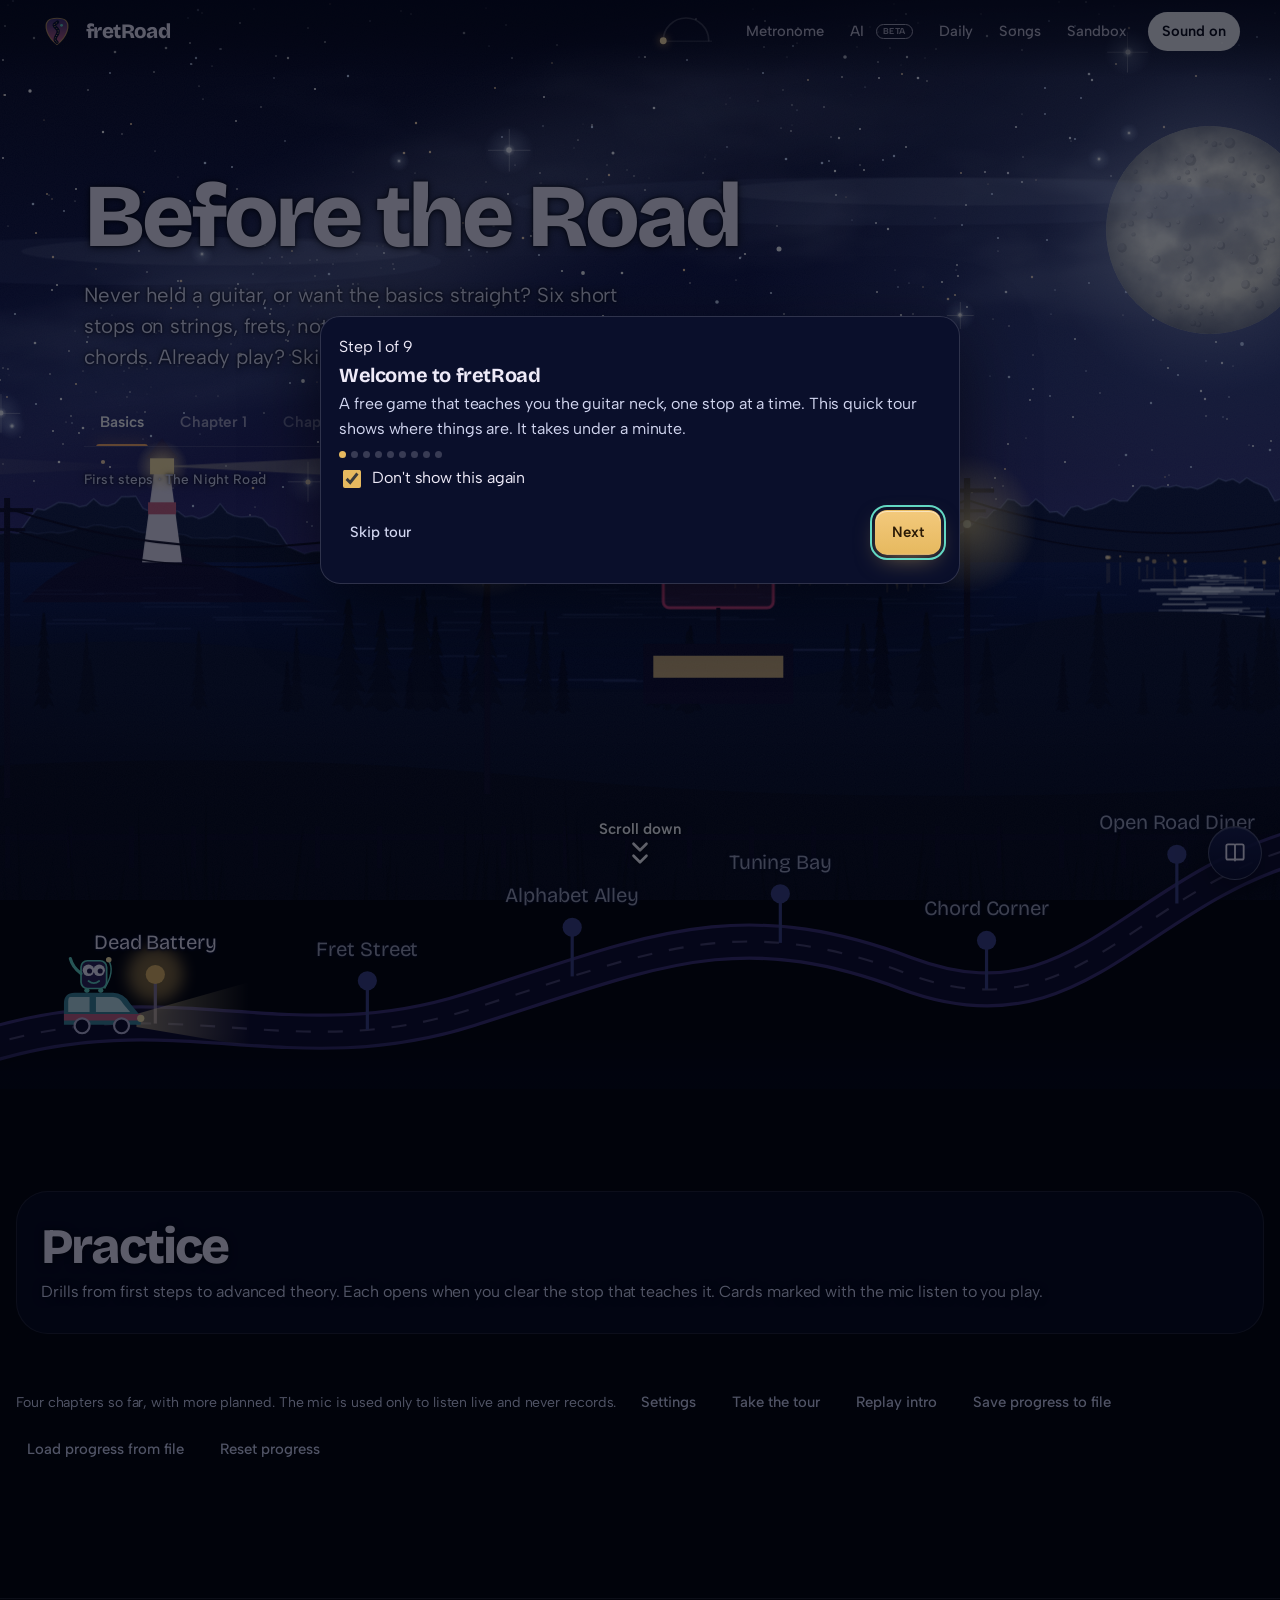
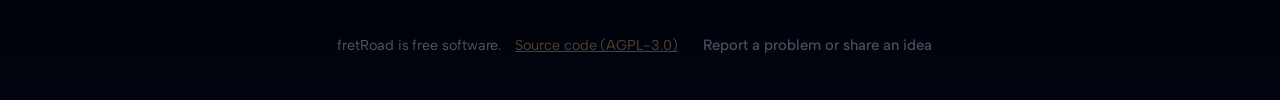
==== index.html @ 3377d46f "Merge pull request #14 from tanmayhc7/cast-profiles Player profiles + Chromecast receiver" ====
<!doctype html>
<html lang="en">
<head>
<meta charset="utf-8">
<meta name="viewport" content="width=device-width,initial-scale=1,viewport-fit=cover">
<title>fretRoad</title>
<link rel="icon" href="assets/favicon.svg" type="image/svg+xml">
<link rel="preload" href="fonts/bricolage-grotesque-latin-wght-normal.woff2" as="font" type="font/woff2" crossorigin>
<link rel="preload" href="fonts/albert-sans-latin-wght-normal.woff2" as="font" type="font/woff2" crossorigin>
<link rel="stylesheet" href="css/style.css?v=20261101d">
<link rel="stylesheet" href="css/songs.css?v=20261101d">
<link rel="stylesheet" href="css/redesign.css?v=20261101d">
</head>
<!-- fretRoad. Copyright (C) 2026 Tanmay Chandavarkar. Free software under the GNU AGPL-3.0; source: https://github.com/tanmayhc7/FretRoad -->
<body><div id="skybg"><canvas id="sky"></canvas></div>
<div id="world" aria-hidden="true"></div>

<div class="shell">
  <header class="top">
    <button class="brand" id="home" aria-label="fretRoad, back to the map">
      <svg viewBox="0 0 120 120" aria-hidden="true"><defs><linearGradient id="brandg" x1="0" y1="0" x2="0" y2="1"><stop offset="0" stop-color="#3a2f70"/><stop offset="1" stop-color="#c9607e"/></linearGradient></defs><path d="M60 108C22 80 14 40 28 24C40 12 80 12 92 24C106 40 98 80 60 108Z" fill="url(#brandg)" stroke="#e6b95f" stroke-opacity=".7" stroke-width="4"/><path d="M60 100C38 82 78 70 60 52S52 38 62 28" stroke="#0a0f2b" stroke-width="12" stroke-linecap="round" fill="none"/><path d="M60 100C38 82 78 70 60 52S52 38 62 28" stroke="#e6b95f" stroke-width="3" stroke-linecap="round" stroke-dasharray="1 8" fill="none"/><circle cx="76" cy="40" r="5" fill="#63d8c3"/></svg>
      <b>fretRoad</b>
    </button>
    <div class="tools">
      <div class="dawn" id="dawnGauge" aria-hidden="true"><svg viewBox="0 0 64 36"><path d="M4 30 A28 28 0 0 1 60 30" class="dawn-track"/><path d="M4 30 A28 28 0 0 1 60 30" class="dawn-done" id="dawnArc"/><line x1="0" y1="30.5" x2="64" y2="30.5" class="dawn-horizon"/><circle id="dawnSun" cx="4" cy="30" r="4.2" class="dawn-sun"/></svg></div>
      <div class="stat" id="stat"></div>
      <button class="btn" id="metroBtn" aria-expanded="false" aria-controls="metro">Metronome</button>
      <button class="btn" id="aiBtn" aria-haspopup="dialog">AI <span class="beta">beta</span></button>
      <button class="btn" id="warmBtn">Daily</button>
      <button class="btn" id="songsBtn">Songs</button>
      <button class="btn" id="goSandbox">Sandbox</button>
      <button class="btn" id="castBtn" hidden aria-pressed="false" title="Show on the TV (Chromecast)">TV</button>
      <button class="btn" id="snd" aria-pressed="true">Sound on</button>
      <div class="metro" id="metro" hidden role="group" aria-label="Metronome">
        <h3>Metronome <button class="btn quiet" id="mClose" aria-label="Close metronome">Close</button></h3>
        <div class="bpmrow"><button class="btn" id="mMinus" aria-label="Slower">−</button><input type="range" id="mBpm" min="30" max="240" step="1" aria-label="Tempo in beats per minute"><button class="btn" id="mPlus" aria-label="Faster">+</button><span><input type="number" id="mBpmN" min="30" max="240" aria-label="Tempo number"> bpm</span></div>
        <div class="row">
          <label>Time signature<select id="mSig"></select></label>
          <label>Subdivide<select id="mSub"><option value="1">Off</option><option value="2">Eighths</option><option value="3">Triplets</option><option value="4">Sixteenths</option></select></label>
          <label>Volume<input type="range" id="mVol" min="0.1" max="1" step="0.05" value="0.7"></label>
        </div>
        <div class="mdots" id="mDots" aria-hidden="true"></div>
        <div class="hint" id="mHint"></div>
        <div class="row"><button class="btn primary" id="mGo">Start</button><button class="btn" id="mTap">Tap tempo</button></div>
      </div>
    </div>
  </header>

  <!-- MAP -->
  <section id="v-map">
    <div class="hero">
      <p class="eyebrow" id="chEye"></p>
      <h2 id="chH"></h2>
      <p class="sub" id="chSub"></p>
      <div class="chtabs" id="chTabs" role="group" aria-label="Chapters"></div>
      
    </div>
    <div class="map-frame"><div class="mapscroll"><div class="mapbox" id="mapbox">
<svg id="mapsvg" viewBox="0 0 1200 520" role="img" aria-label="Night road map with three lamp posts, one for each stop of chapter one">
<defs>
  <linearGradient id="msky" x1="0" y1="0" x2="0" y2="1"><stop offset="0" stop-color="#0a1033"/><stop offset=".5" stop-color="#251d57"/><stop offset=".82" stop-color="#8a3f6f"/><stop offset="1" stop-color="#d4687f"/></linearGradient>
  <radialGradient id="mglow"><stop id="moonGlowStop" offset="0" stop-color="#f6e9ff" stop-opacity=".55"/><stop offset="1" stop-color="#f6e9ff" stop-opacity="0"/></radialGradient>
  <linearGradient id="mh1" x1="0" y1="0" x2="0" y2="1"><stop offset="0" stop-color="#3a2a6b"/><stop offset="1" stop-color="#241a4d"/></linearGradient>
  <linearGradient id="mh2" x1="0" y1="0" x2="0" y2="1"><stop offset="0" stop-color="#241a4f"/><stop offset="1" stop-color="#161238"/></linearGradient>
  <linearGradient id="mgr" x1="0" y1="0" x2="0" y2="1"><stop offset="0" stop-color="#181340"/><stop offset="1" stop-color="#0c0a26"/></linearGradient>
  <linearGradient id="beam" x1="0" y1="0" x2="1" y2="0"><stop offset="0" stop-color="#ffe9a8" stop-opacity=".55"/><stop offset="1" stop-color="#ffe9a8" stop-opacity="0"/></linearGradient>
  <filter id="soft" x="-80%" y="-80%" width="260%" height="260%"><feGaussianBlur stdDeviation="7"/></filter>
</defs>
<rect width="1200" height="520" fill="url(#msky)"/>
<g id="mstars"></g>
<g id="moon"><circle cx="940" cy="108" r="110" fill="url(#mglow)"/>
<circle id="moonDisc" cx="940" cy="108" r="36" fill="#f5eefc"/>
<g id="craters"><circle cx="928" cy="98" r="7" fill="#d9cdea"/><circle cx="954" cy="120" r="5" fill="#d9cdea"/><circle cx="946" cy="92" r="3" fill="#d9cdea"/></g></g>
<path id="h1" d="M0 330 C120 270 230 300 350 318 S600 250 760 296 S1040 262 1200 300 V520 H0Z" fill="url(#mh1)"/>
<path id="h2" d="M0 378 C160 330 300 372 470 356 S760 318 930 352 S1110 340 1200 350 V520 H0Z" fill="url(#mh2)"/>
<path id="h3" d="M0 430 C200 395 360 440 560 420 S900 380 1200 410 V520 H0Z" fill="url(#mgr)"/>
<g id="silo" fill="#0d0b28" opacity=".9"></g>
<g id="artBack" style="pointer-events:none"></g>
<path id="road" d="M-20 482 C 160 424, 270 500, 440 446 S 690 352, 850 412 S 1060 336, 1220 292" fill="none"/>
<use href="#road" stroke="#3a2f70" stroke-width="34" fill="none" stroke-linecap="round"/>
<use href="#road" stroke="#0d0a26" stroke-width="28" fill="none" stroke-linecap="round"/>
<use href="#road" stroke="#6d6592" stroke-width="2" fill="none" stroke-dasharray="14 16" opacity=".6"/>
<path id="trail" d="M-20 482 C 160 424, 270 500, 440 446 S 690 352, 850 412 S 1060 336, 1220 292" fill="none" stroke="#e6b95f" stroke-width="5" stroke-linecap="round" opacity=".85" style="filter:drop-shadow(0 0 7px rgba(230,185,95,.8))"/>
<g id="stops"></g>
<g id="van" style="transform:translate(60px,470px)">
  <polygon points="34,-14 140,-44 140,16 34,-2" fill="url(#beam)"/>
  <path d="M-34 -4 V-24 Q-34 -34 -24 -34 H12 Q22 -34 28 -24 L38 -12 V-4 Z" fill="#3b8696"/>
  <path d="M-34 -14 H38 V-8 H-34Z" fill="#c9607e"/>
  <path d="M-4 -30 H12 Q18 -30 22 -23 L28 -16 H-4Z" fill="#cfeff2" opacity=".9"/>
  <path d="M-28 -30 H-10 V-16 H-30 V-26 Q-30 -30 -28 -30Z" fill="#cfeff2" opacity=".85"/>
  <circle cx="-17" cy="-3" r="7" fill="#0d0a26" stroke="#bdb8d8" stroke-width="2"/><circle cx="20" cy="-3" r="7" fill="#0d0a26" stroke="#bdb8d8" stroke-width="2"/>
  <circle cx="38" cy="-10" r="3.4" fill="#ffe9a8"/>
</g>

<g id="artFront" style="pointer-events:none"></g></svg><div id="maplabels" aria-hidden="true"></div></div>
    </div></div>

    <div class="chapter">
      <ol class="stops" id="stoplist"></ol>
    </div>
    <div class="practice">
      <h2>Practice</h2>
      <p style="color:var(--haze);margin-top:6px">Drills from first steps to advanced theory. Each opens when you clear the stop that teaches it. Cards marked with the mic listen to you play.</p>
      <div id="mods"></div>
    </div>
    <div class="foot">
      <span>Four chapters so far, with more planned. The mic is used only to listen live and never records.</span>
      <button class="btn quiet" id="prefBtn">Settings</button>
      <button class="btn quiet" id="tourBtn">Take the tour</button>
      <button class="btn quiet" id="replay">Replay intro</button>
      <button class="btn quiet" id="reset">Reset progress</button>
    </div>
  </section>

  <!-- LEVEL -->
  <section id="v-level" hidden>
    <div class="lv-head">
      <button class="btn" id="back">Back to the map</button>
      <span class="where" id="lvWhere"></span>
    </div>
    <h1 id="lvTitle" style="margin-bottom:18px"></h1>
    <div class="lv-top">
      <div class="talk">
        <svg class="avatar" viewBox="0 0 64 64" aria-hidden="true"><circle cx="32" cy="32" r="31" fill="#1b2358" stroke="rgba(230,185,95,.5)"/><path d="M10 56 Q32 40 54 56 V64 H10Z" fill="#c9607e"/><circle cx="32" cy="32" r="11.5" fill="#e3b58f"/><path d="M21 38 Q32 52 43 38 Q32 43 21 38Z" fill="#d9d5ea"/><ellipse cx="32" cy="25" rx="19" ry="4.2" fill="#2a2152"/><path d="M22 25 Q23 11 32 11 Q41 11 42 25Z" fill="#3a2f70"/><rect x="22" y="21" width="20" height="3" fill="#e6b95f"/><circle cx="28" cy="32" r="1.3" fill="#2a1a06"/><circle cx="36" cy="32" r="1.3" fill="#2a1a06"/></svg>
        <div class="bubble"><div class="who mentor">Marlow</div><p id="bubble"></p></div>
      </div>
      <div>
        <div id="goalbox" hidden>
          <div class="goalbox">
            <div class="count" id="count" aria-live="polite">0<small> / 0</small></div>
            <div>
              <div class="lbl" id="goalLbl"></div>
              <div class="acts"><button class="btn" id="hint">Hint</button><button class="btn quiet" id="restart">Start over</button><button class="btn quiet" id="review">Review lesson</button><button class="btn quiet" id="toQuiz" hidden>Go to quiz</button></div>
            </div>
          </div>
        </div>
        <div id="lessonbox" hidden>
          <div class="lesson-meta"><span id="lStep"></span><span class="dots" id="lDots"></span></div>
          <h2 class="ltitle" id="lTitle"></h2>
          <div class="acts" id="lActs"></div>
          <div class="acts"><button class="btn" id="lBack">Back</button><button class="btn primary" id="lNext">Next</button><button class="btn quiet" id="lSkip">Skip lesson</button></div>
        </div>
        <div class="fb" id="fb" aria-live="polite"></div>
      </div>
    </div>
    <div class="board-wrap" id="boardL"></div>
    <div class="reveal" id="reveal" hidden></div>
  </section>

  <!-- QUIZ -->
  <section id="v-quiz" hidden>
    <div class="lv-head"><button class="btn" id="qBack">Back to the map</button><span class="where" id="qWhere"></span></div>
    <h1 id="qTitle" style="margin-bottom:18px"></h1>
    <div id="qMain">
      <div class="lv-top">
        <div class="talk" id="qTalk"><div class="bubble"><div class="who mentor">Marlow</div><p id="qBubble"></p></div></div>
        <div>
          <div class="lesson-meta"><span id="qStep"></span><span class="dots" id="qDots"></span></div>
          <h2 class="ltitle" id="qPrompt"></h2>
          <div class="acts" id="qAudio"></div>
          <div class="choices" id="qChoices"></div>
          <div class="fb" id="qFb" aria-live="polite"></div>
          <div class="acts" id="qActs"></div>
        </div>
      </div>
      <div class="board-wrap" id="boardQ"></div>
    </div>
    <div class="reveal" id="qResult" hidden></div>
  </section>

  <!-- PLAY -->
  <section id="v-play" hidden>
    <div class="lv-head"><button class="btn" id="pBack">Back to the map</button><span class="where" id="pWhere"></span></div>
    <h1 id="pTitle" style="margin-bottom:18px"></h1>
    <div id="pMain">
      <div class="lv-top">
        <div class="talk"><div class="bubble"><div class="who mentor">Marlow</div><p id="pBubble"></p></div></div>
        <div>
          <div class="micbar"><button class="btn primary" id="micBtn">Turn on the mic</button><span id="micState"></span></div>
          <div class="meter" aria-hidden="true"><i id="micLevel"></i></div>
          <div class="tuner"><b id="tNote">–</b><span id="tCents"></span><div class="tbar"><i id="tNeedle"></i></div></div>
          <div id="tNear"></div>
          <div class="ctl" id="pCfg" hidden style="margin-top:12px"><label>Key<select id="pcKey"></select></label><label>Scale<select id="pcScale"></select></label><label>Direction<select id="pcDir"><option value="up">Up</option><option value="down">Down</option><option value="both">Up and down</option></select></label></div>
          <div id="pTunerOnly" hidden><p style="color:var(--haze)">Standard tuning, low to high: E A D G B E.</p></div>
          <div id="pRun">
            <div class="lesson-meta" style="margin-top:12px"><span id="pStep"></span><span class="dots" id="pDots"></span></div>
            <h2 class="ltitle" id="pPrompt"></h2>
            <div class="seq" id="pSeq"></div>
            <div class="acts" id="pActs"></div>
            <div class="fb" id="pFb" aria-live="polite"></div>
          </div>
        </div>
      </div>
      <div class="board-wrap" id="boardP"></div>
    </div>
    <div class="reveal" id="pResult" hidden></div>
  </section>

  <!-- SONGS -->
  <section id="v-songs" hidden>
    <div class="lv-head"><button class="btn" id="songsBack">Back to the map</button></div>
    <div class="jam-head"><h1>Songs</h1><label class="chk"><input type="checkbox" class="lefty-toggle"> Left-handed chord diagrams</label><label class="chk">Tuning <select class="tuning-select" aria-label="Tuning for chord diagrams and backing"><option value="std">Standard (EADGBE)</option><option value="dadgad">DADGAD</option></select></label></div>
    <p class="jsub">Bring your own chord charts and play along with a backing band that listens to you.</p>
    <div id="songList" class="songgrid"></div>
    <div class="row"><button class="btn primary" id="addSongBtn">Add a song</button></div>
    <div class="gcard" id="songAdd" hidden>
      <h3>Add a song</h3>
      <div id="impDrop" class="drop"><p>Drop a PDF, a photo of a chart, a .txt / .cho file, or the song itself (mp3) here, or</p><label class="btn">Choose a file<input type="file" id="impFile" accept=".txt,.cho,.chordpro,.pdf,.mp3,.m4a,.wav,.ogg,audio/*,image/*,text/plain" hidden></label></div>
      <label class="fld">Title<input type="text" id="impTitle" placeholder="Song title"></label>
      <label class="fld">Chords and lyrics<textarea id="impText" rows="10" spellcheck="false" placeholder="Paste a chart. Chords above the words, or [C] in brackets, or | C | G | Am | F |"></textarea></label>
      <p class="jsub" id="impStat"></p><div class="chips" id="impChips"></div><p class="jsub" id="impHint"></p>
      <div class="row"><button class="btn primary" id="impSave">Save song</button><button class="btn quiet" id="impCancel">Cancel</button></div>
    </div>
    <h2>Jam tracks</h2>
    <p class="jsub">Common progressions in any key, no chart needed.</p>
    <div id="jamList" class="songgrid"></div>
  </section>
  <section id="v-warm" hidden><div id="warmRoot"></div></section>
  <section id="v-jam" hidden><div id="jamRoot"></div></section>

  <!-- SANDBOX -->
  <section id="v-sand" hidden>
    <div class="lv-head"><button class="btn" id="back2">Back to the map</button></div>
    <h1 style="margin-bottom:8px">The Open Road</h1>
    <p style="color:var(--haze);margin-bottom:18px;max-width:60ch">Pick a key and a scale, or switch to chord shapes, then click anywhere on the neck to hear it. Or pick Chord finder, choose notes on the neck, and see what chord they make.</p>
    <div class="ctl">
      <label id="sKeyLbl">Key<select id="sKey"></select></label>
      <label>Show<select id="sMode"><option value="scale">A scale</option><option value="chord">A chord shape</option><option value="find">Chord finder: pick the notes</option></select></label>
      <label class="forScale">Scale<select id="sScale"></select></label>
      <label class="forChord" hidden>Chord type<select id="sChordQ"></select></label>
      <label class="forChord" hidden>Shape<select id="sShape"></select></label>
      <button class="btn forChord" id="sStrum" hidden>Strum it</button>
      <button class="btn forFind" id="sFindStrum" hidden>Play the chord</button><button class="btn forFind" id="sFindClear" hidden>Clear</button>
      <label class="chk"><input type="checkbox" class="lefty-toggle" id="sLefty"> Left-handed</label>
      <label class="forScale">Label notes as<select id="sShow"><option value="notes">Note names</option><option value="ints">Intervals</option></select></label>
      <label class="chk forScale"><input type="checkbox" id="sTri" checked> Mark the chord tones</label>
    </div>
    <div class="board-wrap" id="boardS"></div>
    <div class="finder-out" id="sFindOut" hidden></div>
  </section>
</div>

<div class="overlay" id="talkOverlay" hidden role="dialog" aria-label="Story">
  <div class="talkbox">
    <svg class="avatar" id="talkAv" viewBox="0 0 64 64" aria-hidden="true"><circle cx="32" cy="32" r="31" fill="#1b2358" stroke="rgba(230,185,95,.5)"/><path d="M10 56 Q32 40 54 56 V64 H10Z" fill="#c9607e"/><circle cx="32" cy="32" r="11.5" fill="#e3b58f"/><path d="M21 38 Q32 52 43 38 Q32 43 21 38Z" fill="#d9d5ea"/><ellipse cx="32" cy="25" rx="19" ry="4.2" fill="#2a2152"/><path d="M22 25 Q23 11 32 11 Q41 11 42 25Z" fill="#3a2f70"/><rect x="22" y="21" width="20" height="3" fill="#e6b95f"/><circle cx="28" cy="32" r="1.3" fill="#2a1a06"/><circle cx="36" cy="32" r="1.3" fill="#2a1a06"/></svg>
    <div class="col">
      <div class="who" id="talkWho">Narrator</div>
      <p id="talkText"></p>
      <div class="row"><button class="btn primary" id="talkNext">Continue</button></div>
    </div>
  </div>
</div>
<div class="overlay" id="storyOverlay" hidden role="dialog" aria-label="Choose a storyline">
  <div class="storybox">
    <h2>Choose your story</h2>
    <p class="sub">The lessons and quizzes are identical in every story. Only the narrator, the places and the scenery change. You can switch any time and keep your progress.</p>
    <div class="storycards" id="storyCards"></div>
    <div class="row"><button class="btn quiet" id="storyClose">Close</button></div>
  </div>
</div>
<footer class="fbfoot" id="fbFoot"><span>fretRoad is free software.</span> <a href="https://github.com/tanmayhc7/FretRoad" target="_blank" rel="noopener">Source code (AGPL-3.0)</a> <button class="btn quiet" id="fbOpen">Report a problem or share an idea</button></footer>
<div class="overlay" id="fbOverlay" hidden role="dialog" aria-label="Send feedback">
  <div class="storybox fbbox">
    <h2>Report a problem or share an idea</h2>
    <p class="sub">This opens a pre-filled issue on the project's GitHub page. Nothing is sent until you press Submit there. You need a free GitHub account; if you do not have one, copy the text and send it to whoever shared the game with you.</p>
    <label class="fld">What is this about<select id="fbKind"><option value="bug">Something is broken</option><option value="idea">An idea or request</option><option value="question">A question</option></select></label>
    <label class="fld">Title<input id="fbTitle" type="text" maxlength="100" placeholder="One line, for example: Strum in Time does not hear my strums"></label>
    <label class="fld">Details<textarea id="fbBody" rows="6" placeholder="What did you do, what did you expect, what happened instead?"></textarea></label>
    <label class="chk"><input type="checkbox" id="fbInfo" checked> Include browser and page details (no progress, no personal data)</label>
    <pre class="fbprev" id="fbPrev"></pre>
    <div class="row"><button class="btn primary" id="fbSend">Open on GitHub</button><button class="btn" id="fbCopy">Copy text</button><button class="btn quiet" id="fbClose">Close</button></div>
  </div>
</div>
<button class="scrollcue" hidden id="scrollCue" type="button" aria-label="Scroll down to the road and its stops"><span>Scroll down</span><svg viewBox="0 0 24 24" width="26" height="26" fill="none" stroke="currentColor" stroke-width="2.4" stroke-linecap="round" stroke-linejoin="round" aria-hidden="true"><path d="M6 9l6 6 6-6"/></svg><svg viewBox="0 0 24 24" width="26" height="26" fill="none" stroke="currentColor" stroke-width="2.4" stroke-linecap="round" stroke-linejoin="round" aria-hidden="true"><path d="M6 9l6 6 6-6"/></svg></button>
<button class="storyfab" id="storyBtn" aria-label="Story: choose your storyline" title="Story"><svg viewBox="0 0 24 24" aria-hidden="true"><path d="M4 5.5C4 4.7 4.7 4 5.5 4H11c.6 0 1 .4 1 1v14c0-.6-.4-1-1-1H5.5C4.7 18 4 17.300 4 16.500zM20 5.5c0-.8-.7-1.500-1.500-1.500H13c-.6 0-1 .4-1 1v14c0-.6.4-1 1-1h5.500c.8 0 1.500-.700 1.500-1.500z" fill="none" stroke="currentColor" stroke-width="1.7" stroke-linejoin="round"/></svg></button>
<div class="overlay" id="aiOverlay" hidden role="dialog" aria-label="AI helper (beta)">
  <div class="storybox fbbox">
    <h2>AI helper <span class="beta">beta</span></h2>
    <p class="sub">An optional extra. fretRoad has no AI of its own and never sends your audio anywhere. If you want explanations for riffs (open a song with a recording, then Riff helper), plug in your own model here. It works only as well as the model you connect.</p>
    <div id="aiSettingsHost"></div>
    <p class="sub"><a href="https://github.com/tanmayhc7/FretRoad/blob/main/docs/BRING_YOUR_OWN_MODEL.md" target="_blank" rel="noopener">How to connect a model, and how to add your own provider</a></p>
    <div class="row"><button class="btn quiet" id="aiClose">Close</button></div>
  </div>
</div>
<div id="toastHost" aria-live="polite"></div>

<script src="js/core.js?v=20261101d"></script>
<script src="js/prefs.js?v=20261101d"></script>
<script src="js/audio.js?v=20261101d"></script>
<script src="js/fretboard.js?v=20261101d"></script>
<script src="js/story-core.js?v=20261101d"></script>
<script src="js/world/world-core.js?v=20261101d"></script>
<script src="js/world/dawn.js?v=20261101d"></script>
<script src="js/world/detail.js?v=20261101d"></script>
<script src="js/world/atmos.js?v=20261101d"></script>
<script src="js/world/jungle.js?v=20261101d"></script>
<script src="js/world/city.js?v=20261101d"></script>
<script src="js/world/road.js?v=20261101d"></script>
<script src="js/scenes/jungle.js?v=20261101d"></script>
<script src="js/scenes/city.js?v=20261101d"></script>
<script src="js/stories/road.js?v=20261101d"></script>
<script src="js/stories/jungle.js?v=20261101d"></script>
<script src="js/stories/city.js?v=20261101d"></script>
<script src="js/levels-ch1.js?v=20261101d"></script>
<script src="js/level-tools.js?v=20261101d"></script>
<script src="js/levels-ch2.js?v=20261101d"></script>
<script src="js/levels-ch3.js?v=20261101d"></script>
<script src="js/levels-ch4.js?v=20261101d"></script>
<script src="js/chapters.js?v=20261101d"></script>
<script src="js/quiz-bank.js?v=20261101d"></script>
<script src="js/quiz-bank-2.js?v=20261101d"></script>
<script src="js/quiz-ui.js?v=20261101d"></script>
<script src="js/views.js?v=20261101d"></script>
<script src="js/theory.js?v=20261101d"></script>
<script src="js/drills.js?v=20261101d"></script>
<script src="js/drills-more.js?v=20261101d"></script>
<script src="js/drills-extra.js?v=20261101d"></script>
<script src="js/rhythm.js?v=20261101d"></script>
<script src="js/metronome.js?v=20261101d"></script>
<script src="js/mic.js?v=20261101d"></script>
<script src="js/songs/chords.js?v=20261101d"></script>
<script src="js/songs/chart.js?v=20261101d"></script>
<script src="js/songs/ocr.js?v=20261101d"></script>
<script src="js/songs/diagram.js?v=20261101d"></script>
<script src="js/songs/backing.js?v=20261101d"></script>
<script src="js/songs/listen.js?v=20261101d"></script>
<script src="js/songs/songs-ui.js?v=20261101d"></script>
<script src="js/songs/jam-ui.js?v=20261101d"></script>
<script src="js/songs/analysis.js?v=20261101d"></script>
<script src="js/songs/recording.js?v=20261101d"></script>
<script src="js/ai/ai.js?v=20261101d"></script>
<script src="js/ai/riff.js?v=20261101d"></script>
<script src="js/finder.js?v=20261101d"></script>
<script src="js/songs/tunings.js?v=20261101d"></script>
<script src="js/ai/ai-ui.js?v=20261101d"></script>
<script src="js/play.js?v=20261101d"></script>
<script src="js/finger-ex.js?v=20261101d"></script>
<script src="js/profiles.js?v=20261101d"></script>
<script src="js/warmup.js?v=20261101d"></script>
<script src="js/tour.js?v=20261101d"></script>
<script src="js/tester.js?v=20261101d"></script>
<script src="js/feedback.js?v=20261101d"></script>
<script src="js/backup.js?v=20261101d"></script>
<script src="js/cast.js?v=20261101d"></script>
<script src="js/main.js?v=20261101d"></script>
</body>
</html>
---- css/style.css ----
:root{
  /* Layout: a night-road map is the hero. Each stop opens a fretboard puzzle under a talking strip with Marlow, the old session player. */
  --ink:#0a0f2b; --night:#111945; --dusk:#2a2152; --horizon:#c9607e;
  --brass:#e6b95f; --glass:#63d8c3; --rose:#f2708f; --moon:#eeeaf8; --haze:#a9a8cf;
  --line:rgba(238,234,248,.16); --panel:rgba(17,25,69,.74);
  --f-display:'Gloock',Georgia,'Times New Roman',serif;
  --f-body:'Albert Sans',system-ui,-apple-system,'Segoe UI',sans-serif;
  color-scheme:dark;
}
*{box-sizing:border-box}
html,body{margin:0}
[hidden]{display:none!important}
body{background:var(--ink);color:var(--moon);font-family:var(--f-body);font-size:16px;line-height:1.55;min-height:100%}
#skybg{position:fixed;inset:0;z-index:0;background:linear-gradient(180deg,#0a0f2b 0%,#131a47 52%,#2a2152 84%,#4a2a5b 100%);pointer-events:none}
#sky{position:absolute;inset:0;width:100%;height:100%}
.shell{position:relative;z-index:1;max-width:1240px;margin:0 auto;padding-block:20px 56px;padding-left:max(16px,env(safe-area-inset-left,0px));padding-right:max(16px,env(safe-area-inset-right,0px))}
h1,h2,h3{font-family:var(--f-display);font-weight:400;margin:0;text-wrap:balance;line-height:1.1}
p{margin:0}
button{font:inherit;color:inherit}
:focus-visible{outline:2px solid var(--glass);outline-offset:3px}

/* header */
.top{display:flex;flex-wrap:wrap;gap:12px 20px;align-items:center;justify-content:space-between;margin-bottom:22px}
.brand{display:flex;align-items:center;gap:12px;background:none;border:0;padding:0;cursor:pointer;text-align:left}
.brand svg{width:46px;height:46px;flex:none}
.brand b{font-family:var(--f-display);font-weight:400;font-size:1.9rem;letter-spacing:.01em}
.tools{display:flex;flex-wrap:wrap;gap:10px;align-items:center}
.stat{display:flex;align-items:center;gap:10px;color:var(--haze);font-size:.9rem}
.amp{display:inline-flex;align-items:flex-end;gap:3px;height:20px}
.amp i{display:block;width:6px;border-radius:2px;background:rgba(238,234,248,.18)}
.amp i:nth-child(1){height:8px}.amp i:nth-child(2){height:14px}.amp i:nth-child(3){height:20px}
.amp i.on{background:var(--brass);box-shadow:0 0 8px rgba(230,185,95,.7)}
.btn{display:inline-flex;align-items:center;gap:8px;padding:10px 16px;border-radius:10px;border:1px solid var(--line);background:rgba(238,234,248,.06);cursor:pointer;font-weight:500;transition:background .15s,transform .15s}
.btn:hover{background:rgba(238,234,248,.12)}
.btn:active{transform:translateY(1px)}
.btn.primary{background:var(--brass);border-color:var(--brass);color:#22160a;font-weight:700}
.btn.primary:hover{background:#f0c874}
.btn.quiet{border-color:transparent;background:none;color:var(--haze);padding:8px 10px}
.btn[aria-pressed="false"]{color:var(--haze)}

/* map */
.map-frame{border-radius:24px;overflow:hidden;border:1px solid var(--line);background:var(--night);box-shadow:0 34px 90px rgba(0,0,0,.5)}
.mapscroll{overflow-x:auto}
#mapsvg{display:block;width:100%;min-width:780px;height:auto}
.node{cursor:pointer}
.node .lamp{fill:#3b4180;transition:fill .2s}
.node .pole{stroke:#3b4180;stroke-width:3}
.node .glow{fill:var(--brass);opacity:0}
.node.done .lamp,.node.open .lamp{fill:var(--brass)}
.node.done .pole,.node.open .pole{stroke:#8a7a96}
.node.done .glow,.node.open .glow{opacity:.55}
.node.open .ring{animation:ring 2s ease-out infinite}
.node .ring{fill:none;stroke:var(--brass);stroke-width:2;opacity:0}
.node .name{font-family:var(--f-display);font-size:19px;fill:var(--moon);text-anchor:middle;paint-order:stroke;stroke:rgba(10,15,43,.7);stroke-width:4px}
.node.soon .name,.node.locked .name{fill:var(--haze);opacity:.75}
.node:hover .lamp{fill:#f4cc7a}
.node.soon,.node.locked{cursor:default}
.node.soon:hover .lamp,.node.locked:hover .lamp{fill:#3b4180}
#van{transition:transform 1.1s cubic-bezier(.5,.1,.2,1)}
.chapter{display:grid;grid-template-columns:minmax(0,1fr) minmax(0,1.3fr);gap:28px;margin-top:30px;align-items:start}
.chapter h2{font-size:2.1rem}
.chapter .sub{color:var(--haze);margin-top:10px;max-width:44ch}
.stops{display:grid;gap:10px;margin:0;padding:0;list-style:none}
.stop{display:grid;grid-template-columns:44px minmax(0,1fr) auto;gap:14px;align-items:center;width:100%;text-align:left;padding:14px 16px;border-radius:14px;border:1px solid var(--line);background:var(--panel);cursor:pointer}
.stop:hover{border-color:rgba(230,185,95,.5)}
.stop[disabled]{cursor:default;opacity:.55}
.stop[disabled]:hover{border-color:var(--line)}
.stop .n{width:44px;height:44px;border-radius:50%;display:grid;place-items:center;font-family:var(--f-display);font-size:1.2rem;border:1.5px solid var(--haze);color:var(--haze)}
.stop.done .n{background:var(--brass);border-color:var(--brass);color:#22160a}
.stop.open .n{border-color:var(--brass);color:var(--brass);box-shadow:0 0 14px rgba(230,185,95,.4)}
.stop strong{display:block;font-family:var(--f-display);font-weight:400;font-size:1.25rem;line-height:1.2}
.stop span.d{color:var(--haze);font-size:.92rem}
.tag{font-size:.85rem;color:var(--haze)}
.stop.done .tag{color:var(--glass)}
.foot{display:flex;flex-wrap:wrap;gap:6px 14px;align-items:center;margin-top:26px;color:var(--haze);font-size:.88rem}

/* level */
.lv-head{display:flex;flex-wrap:wrap;align-items:flex-end;gap:10px 18px;margin-bottom:18px}
.lv-head .where{color:var(--brass);font-size:.95rem;font-weight:500}
.lv-head h1{font-size:clamp(2rem,4.4vw,3rem)}
.lv-top{display:grid;grid-template-columns:minmax(0,1.25fr) minmax(0,1fr);gap:20px 28px;align-items:start;margin-bottom:18px}
.talk{display:flex;gap:14px;align-items:flex-start}
.avatar{width:58px;height:58px;flex:none}
.bubble{background:rgba(238,234,248,.05);border:1px solid var(--line);border-radius:6px 20px 20px 20px;padding:14px 18px;max-width:62ch}
.bubble .who{font-weight:700;color:var(--brass);font-size:.92rem;margin-bottom:2px}
.bubble p{min-height:3.1em}
.goalbox{display:flex;align-items:center;gap:18px;flex-wrap:wrap}
.count{font-family:var(--f-display);font-size:3.6rem;line-height:1;color:var(--glass);font-variant-numeric:tabular-nums;min-width:2.8ch}
.count small{font-size:1.5rem;color:var(--haze)}
.goalbox .lbl{color:var(--haze);font-size:.95rem}
.goalbox .acts{display:flex;gap:10px;flex-wrap:wrap;margin-top:10px}
.fb{min-height:1.6em;margin-top:12px;font-weight:500}
.fb.bad{color:var(--rose)}.fb.good{color:var(--glass)}
.acts{display:flex;flex-wrap:wrap;gap:10px;margin-top:12px;align-items:center}
.lesson-meta{display:flex;align-items:center;gap:12px;color:var(--brass);font-weight:500;font-size:.95rem}
.dots{display:inline-flex;gap:6px}
.dots i{display:block;width:9px;height:9px;border-radius:50%;background:rgba(238,234,248,.2)}
.dots i.on{background:var(--brass);box-shadow:0 0 8px rgba(230,185,95,.7)}
.ltitle{font-size:1.9rem;margin-top:8px}
.dots i.ok{background:var(--glass);box-shadow:0 0 8px rgba(99,216,195,.6)}
.dots i.no{background:var(--rose)}
.choices{display:grid;grid-template-columns:repeat(2,minmax(0,1fr));gap:10px;margin-top:14px}
.choice{padding:13px 14px;border-radius:12px;border:1px solid var(--line);background:var(--panel);cursor:pointer;text-align:left;font-weight:500;font-size:1.05rem;line-height:1.35;transition:border-color .15s,background .15s}
.choice:hover:not(:disabled){border-color:rgba(230,185,95,.55)}
.choice:disabled{cursor:default}
.choice.right{border-color:var(--glass);background:rgba(99,216,195,.14)}
.choice.wrong{border-color:var(--rose);background:rgba(242,112,143,.14)}
.practice{margin-top:34px}
.practice h2{font-size:1.8rem}
.mods{display:grid;grid-template-columns:repeat(auto-fit,minmax(min(100%,230px),1fr));gap:12px;margin-top:14px}
.mod{display:grid;gap:4px;align-content:start;text-align:left;padding:15px 16px;border-radius:14px;border:1px solid var(--line);background:var(--panel);cursor:pointer}
.mod:hover:not(:disabled){border-color:rgba(230,185,95,.5)}
.mod:disabled{cursor:default;opacity:.55}
.mod strong{font-family:var(--f-display);font-weight:400;font-size:1.2rem}
.mod .d{color:var(--haze);font-size:.92rem}
.mod .tag{font-size:.85rem;color:var(--glass)}
.mod.locked .tag{color:var(--haze)}
@media (max-width:520px){.choices{grid-template-columns:minmax(0,1fr)}}
.board-wrap{overflow-x:auto;border-radius:20px;border:1px solid var(--line);background:linear-gradient(180deg,rgba(17,25,69,.85),rgba(10,15,43,.9));padding:10px 6px 4px;box-shadow:0 28px 70px rgba(0,0,0,.5)}
.board-wrap svg{display:block;width:100%;min-width:880px;height:auto}
.hit{fill:transparent;cursor:pointer}
.hit:hover{fill:rgba(238,234,248,.13)}
.hit:focus-visible{outline:none;stroke:var(--glass);stroke-width:2.5}
.str.vib{animation:vib .55s ease-out}
.orb{pointer-events:none}
.orb .pop{transform-box:fill-box;transform-origin:center;animation:pop .28s cubic-bezier(.3,1.6,.5,1)}
.orb text{font-family:var(--f-body);font-weight:700;font-size:13px;text-anchor:middle;pointer-events:none}
.orb.found .core{fill:url(#GLASS)}.orb.found text{fill:#05261f}
.orb.found .halo{fill:var(--glass);opacity:.28}
.orb.root .core{fill:url(#BRASS)}.orb.root text{fill:#2a1a06}
.orb.root .halo{fill:var(--brass);opacity:.3}
.orb.ghost .core{fill:rgba(230,185,95,.12);stroke:var(--brass);stroke-width:1.8;stroke-dasharray:3 3}
.orb.ghost text{fill:var(--brass)}
.orb.ghost .halo{opacity:0}
.orb.miss .core{fill:var(--rose)}.orb.miss text{fill:#2e0a15}
.orb.miss .halo{fill:var(--rose);opacity:.3}
.orb.scale .core{fill:#2f3b86;stroke:var(--haze);stroke-width:1.2}.orb.scale text{fill:var(--moon)}
.orb.scale .halo{opacity:0}
.orb.tone .core{fill:url(#BRASS)}.orb.tone text{fill:#2a1a06}
.orb.tone .halo{fill:var(--brass);opacity:.34}
.orb.hint .core{fill:none;stroke:var(--glass);stroke-width:2.5}
.orb.hint .halo{fill:var(--glass);opacity:.3;animation:beat 1s ease-in-out infinite}
.orb.hint text{display:none}
.orb.dim{opacity:.35}
.link{fill:none;stroke:var(--brass);stroke-width:3;stroke-linecap:round;stroke-dasharray:1;stroke-dashoffset:1;animation:draw .7s ease-out forwards;filter:drop-shadow(0 0 6px rgba(230,185,95,.7))}
.linklbl{font-family:var(--f-body);font-size:13px;font-weight:700;fill:var(--brass);text-anchor:middle;paint-order:stroke;stroke:rgba(10,15,43,.85);stroke-width:4px}
.reveal{margin-top:18px;border:1px solid rgba(230,185,95,.35);border-radius:18px;padding:18px 20px;background:linear-gradient(135deg,rgba(42,33,82,.85),rgba(17,25,69,.85));animation:rise .4s ease-out}
.reveal h3{font-size:1.5rem;margin-bottom:6px}
.reveal p{color:var(--haze);max-width:64ch}
.reveal .acts{display:flex;flex-wrap:wrap;gap:10px;margin-top:14px;align-items:center}
.slider{display:flex;align-items:center;gap:14px;flex-wrap:wrap;margin-top:14px}
.slider input{width:min(340px,100%);accent-color:var(--brass)}
.chord{font-family:var(--f-display);font-size:2rem;color:var(--brass);min-width:7ch}

/* sandbox */
.ctl{display:flex;flex-wrap:wrap;gap:14px 20px;align-items:end;margin-bottom:16px}
.ctl label{display:grid;gap:4px;font-size:.88rem;color:var(--haze)}
.ctl select{background:rgba(238,234,248,.07);color:var(--moon);border:1px solid var(--line);border-radius:10px;padding:9px 12px;font:inherit;min-width:9ch}
.ctl select option{background:#111945;color:var(--moon)}
.chk{display:flex!important;align-items:center;gap:8px;padding-bottom:9px;color:var(--moon)!important;font-size:1rem!important}
.chk input{accent-color:var(--brass);width:18px;height:18px}

/* dialogue overlay */
.overlay{position:fixed;inset:0;z-index:20;display:flex;align-items:flex-end;justify-content:center;background:linear-gradient(180deg,rgba(10,15,43,0) 30%,rgba(10,15,43,.82) 100%);padding:16px max(16px,env(safe-area-inset-left,0px)) calc(24px + env(safe-area-inset-bottom,0px)) max(16px,env(safe-area-inset-left,0px))}
.talkbox{display:flex;gap:16px;align-items:flex-start;max-width:760px;width:100%;background:rgba(17,25,69,.96);border:1px solid rgba(230,185,95,.4);border-radius:22px;padding:18px 20px;box-shadow:0 20px 70px rgba(0,0,0,.6);animation:rise .35s ease-out}
.talkbox .avatar{width:64px;height:64px}
.talkbox .col{flex:1;min-width:0}
.talkbox .who{font-weight:700;color:var(--brass);font-size:.92rem}
.talkbox p{font-size:1.1rem;min-height:4.6em;margin-top:2px}
.talkbox p.narr{font-style:italic;color:var(--haze)}
.talkbox .row{display:flex;justify-content:flex-end;margin-top:8px}
.toast{position:fixed;left:50%;bottom:calc(22px + env(safe-area-inset-bottom,0px));transform:translateX(-50%);z-index:30;background:#1c2457;border:1px solid var(--line);border-radius:12px;padding:10px 16px;font-size:.95rem;max-width:min(92vw,420px);box-shadow:0 12px 40px rgba(0,0,0,.5);animation:rise .25s ease-out}

@keyframes pop{from{transform:scale(.3);opacity:0}to{transform:scale(1);opacity:1}}
@keyframes beat{0%,100%{opacity:.15}50%{opacity:.55}}
@keyframes ring{0%{r:10;opacity:.9}100%{r:34;opacity:0}}
@keyframes draw{to{stroke-dashoffset:0}}
@keyframes rise{from{transform:translateY(10px);opacity:0}to{transform:none;opacity:1}}
@keyframes vib{0%{transform:translateY(0)}12%{transform:translateY(-2.6px)}28%{transform:translateY(2.2px)}44%{transform:translateY(-1.6px)}60%{transform:translateY(1.1px)}78%{transform:translateY(-.5px)}100%{transform:translateY(0)}}
@media (max-width:820px){
  .chapter,.lv-top{grid-template-columns:minmax(0,1fr)}
  .talkbox p{font-size:1rem}
}
@media (prefers-reduced-motion:reduce){
  *{animation-duration:.01ms!important;animation-iteration-count:1!important;transition-duration:.01ms!important}
}
/* metronome + play */
#metroBtn.beat{background:var(--brass);color:#22160a}
.tools{position:relative}
.metro{position:absolute;right:0;top:calc(100% + 10px);z-index:40;width:min(92vw,360px);padding:16px;border-radius:16px;border:1px solid rgba(230,185,95,.4);background:#0b1033;box-shadow:0 24px 60px rgba(0,0,0,.6)}
.metro h3{font-size:1.3rem;display:flex;justify-content:space-between;align-items:center;margin-bottom:10px}
.metro label{display:grid;gap:4px;font-size:.88rem;color:var(--haze)}
.metro .row{display:flex;gap:10px;align-items:end;flex-wrap:wrap;margin-top:12px}
.metro .bpmrow{display:grid;grid-template-columns:auto minmax(0,1fr) auto auto;gap:8px;align-items:center}
.metro input[type=number]{width:6.2ch;background:rgba(238,234,248,.08);border:1px solid var(--line);border-radius:8px;color:var(--moon);padding:6px;font:inherit;text-align:center}
.metro input[type=range]{width:100%;accent-color:var(--brass)}
.mdots{display:flex;gap:7px;flex-wrap:wrap;margin:12px 0 4px;min-height:22px}
.mdots i{width:20px;height:20px;border-radius:50%;border:1.5px solid var(--haze);opacity:.6}
.mdots i.l2{border-color:var(--brass)}.mdots i.l1{border-color:var(--glass)}
.mdots i.on{background:var(--brass);opacity:1;box-shadow:0 0 12px rgba(230,185,95,.8)}
.mdots i.on.l1{background:var(--glass)}
.metro .hint{font-size:.82rem;color:var(--haze)}
select{background:rgba(238,234,248,.08);color:var(--moon);border:1px solid var(--line);border-radius:8px;padding:8px 10px;font:inherit}
select option{background:#111945;color:var(--moon)}
.micbar{display:flex;gap:12px;align-items:center;flex-wrap:wrap}
#micState{color:var(--haze);font-size:.92rem;flex:1 1 220px}
.meter{height:8px;border-radius:5px;background:rgba(238,234,248,.12);overflow:hidden;margin:10px 0}
.meter i{display:block;height:100%;width:0;background:linear-gradient(90deg,var(--glass),var(--brass));transition:width .06s}
.tuner{display:grid;grid-template-columns:auto 1fr;gap:6px 16px;align-items:center;margin:6px 0 4px}
#tNote{font-family:var(--f-display);font-size:2.6rem;line-height:1;min-width:2.6ch}
#tCents{color:var(--haze);font-size:.9rem}
.tbar{position:relative;grid-column:1/-1;height:14px;border-radius:7px;background:rgba(238,234,248,.1)}
.tbar::before{content:'';position:absolute;left:50%;top:-3px;bottom:-3px;width:2px;background:rgba(238,234,248,.5)}
#tNeedle{position:absolute;top:1px;width:12px;height:12px;border-radius:50%;background:var(--rose);left:50%;transform:translateX(-50%);transition:left .08s}
#tNeedle.in{background:var(--glass);box-shadow:0 0 12px var(--glass)}
#tNear{color:var(--brass);font-size:.9rem;min-height:1.3em}
.seq{display:flex;flex-wrap:wrap;gap:8px;margin:12px 0 4px}
.chip{padding:6px 12px;border-radius:999px;border:1px solid var(--line);background:rgba(238,234,248,.05);font-weight:500;font-size:.95rem}
.chip.on{border-color:var(--brass);color:var(--brass);box-shadow:0 0 12px rgba(230,185,95,.35)}
.chip.ok{background:rgba(99,216,195,.16);border-color:var(--glass);color:var(--glass)}
.dots i.ok{background:var(--glass)}
.tier{font-size:1.25rem;margin:24px 0 2px;color:var(--brass)}
.mod .tag.mic{color:var(--brass)}

/* chapter tabs and story picker */
.chtabs{display:flex;gap:6px;margin-bottom:10px;flex-wrap:wrap}
.chtab{min-width:38px;height:34px;padding:0 12px;border-radius:999px;border:1px solid var(--line);background:rgba(17,25,69,.5);color:var(--moon);font:inherit;font-weight:700;cursor:pointer}
.chtab.on{background:var(--brass);color:#2a1a06;border-color:var(--brass)}
.chtab.done:not(.on){border-color:var(--glass);color:var(--glass)}
.chtab:disabled{opacity:.4;cursor:not-allowed}
.chtab:focus-visible,.storycard:focus-visible{outline:3px solid var(--glass);outline-offset:2px}
.storybox{background:var(--night);border:1px solid var(--line);border-radius:20px;padding:26px;max-width:880px;width:calc(100% - 32px);max-height:calc(100vh - 32px);overflow:auto}
.storybox h2{margin:0 0 6px}
.storycards{display:grid;grid-template-columns:repeat(auto-fit,minmax(220px,1fr));gap:14px;margin:18px 0}
.storycard{display:flex;flex-direction:column;gap:8px;text-align:left;padding:14px;border-radius:16px;border:2px solid var(--line);background:rgba(17,25,69,.6);color:var(--moon);font:inherit;cursor:pointer}
.storycard:hover{border-color:var(--brass)}
.storycard.on{border-color:var(--glass)}
.storycard .sw{height:64px;border-radius:10px}
.storycard strong{font-size:1.1rem}
.storycard .bl{color:var(--haze);font-size:.92rem;line-height:1.4}
.storycard .who{color:var(--brass);font-size:.82rem}
#storyOverlay{align-items:center;background:rgba(10,15,43,.9)}
.overlay[hidden]{display:none}

/* animated scene details */
.ffly{animation:ffly 4s ease-in-out infinite}
@keyframes ffly{0%,100%{opacity:.25;transform:translate(0,0)}50%{opacity:1;transform:translate(6px,-8px)}}
.steam{animation:steam 4.5s ease-out infinite;opacity:0}
@keyframes steam{0%{opacity:.0;transform:translate(0,0) scale(.6)}20%{opacity:.5}100%{opacity:0;transform:translate(10px,-70px) scale(2.2)}}
@media (prefers-reduced-motion:reduce){.ffly,.steam{animation:none}.ffly{opacity:.8}}
body[data-story="jungle"] .node .name,body[data-story="city"] .node .name{paint-order:stroke;stroke:#050816;stroke-width:5px;stroke-linejoin:round}

/* ===== full-page worlds (3D parallax backdrops) ===== */
#world{position:fixed;inset:0;z-index:0;overflow:hidden;perspective:800px;perspective-origin:50% 50%;pointer-events:none}
#wcam{position:absolute;inset:0;transform-style:preserve-3d}
.wl{position:absolute;inset:0;will-change:transform;transform-origin:50% 50%}
.wl svg{position:absolute;inset:0;width:100%;height:100%;overflow:visible}
.wl-screen{mix-blend-mode:screen}
body.has-world #skybg{display:none}
body[data-world="jungle"]{background:#04140c;--ink:#04140c;--night:#08281a;--dusk:#0f3d28;--horizon:#2f7a47;--brass:#e8c25a;--glass:#86e8a8;--rose:#e89a5a;--moon:#effbe6;--haze:#a8d4b4;--panel:rgba(5,32,20,.8);--line:rgba(200,255,214,.2)}
body[data-world="jungle"] #world{background:radial-gradient(ellipse at 50% 0%,#2f8a52 0%,#0d4a2e 45%,#041a10 100%)}
body[data-world="city"]{background:#03040f;--ink:#03040f;--night:#0a1040;--dusk:#1c1f62;--horizon:#e07a9a;--brass:#ffd27a;--glass:#7fd7ff;--rose:#ff7fa8;--moon:#f4f1ff;--haze:#aeb4e6;--panel:rgba(7,12,46,.8)}
body[data-world="city"] #world{background:linear-gradient(180deg,#01020c 0%,#080e3a 42%,#2a2570 72%,#8a4a8c 100%)}
body.has-world .shell{text-shadow:0 1px 3px rgba(0,0,0,.45)}

.sway{transform-box:fill-box;transform-origin:50% 0;animation:sway 6s ease-in-out infinite}
.sway2{transform-box:fill-box;transform-origin:50% 100%;animation:sway2 7s ease-in-out infinite}
@keyframes sway{0%,100%{transform:rotate(-2.2deg)}50%{transform:rotate(2.2deg)}}
@keyframes sway2{0%,100%{transform:rotate(-1.6deg) scale(1)}50%{transform:rotate(1.8deg) scale(1.02)}}
.ray{animation:ray 9s ease-in-out infinite}
@keyframes ray{0%,100%{opacity:.35}50%{opacity:.9}}
.mist{animation:mistd 70s linear infinite alternate}.mist2{animation:mistd 90s linear infinite alternate-reverse}
@keyframes mistd{from{transform:translateX(-160px)}to{transform:translateX(160px)}}
.tw{animation:tw 3s ease-in-out infinite}
@keyframes tw{0%,100%{opacity:.25}50%{opacity:1}}
.shoot{opacity:0;animation:shoot 14s linear infinite}
@keyframes shoot{0%{opacity:0;transform:translate(0,0)}2%{opacity:1}8%{opacity:0;transform:translate(-340px,150px)}100%{opacity:0;transform:translate(-340px,150px)}}
.cloud{animation:cloud 120s linear infinite alternate}
@keyframes cloud{from{transform:translateX(-120px)}to{transform:translateX(140px)}}
.plane{animation:plane 46s linear infinite}
@keyframes plane{0%{transform:translate(-100px,0)}100%{transform:translate(1800px,-60px)}}
.blink{animation:blink 1.8s steps(1) infinite}
@keyframes blink{0%,100%{opacity:1}50%{opacity:.1}}
.beam{animation:beam 9s ease-in-out infinite alternate;opacity:.5}
@keyframes beam{from{transform:rotate(-18deg)}to{transform:rotate(18deg)}}
.crownglow{animation:crown 18s linear infinite}
@keyframes crown{0%,100%{opacity:.7;filter:hue-rotate(0deg)}33%{opacity:.9;filter:hue-rotate(-40deg)}66%{opacity:.8;filter:hue-rotate(160deg)}}
.neon{animation:neon 3.4s steps(1) infinite}
@keyframes neon{0%,100%{opacity:1}46%{opacity:1}48%{opacity:.25}50%{opacity:1}}
@media (prefers-reduced-motion:reduce){.sway,.sway2,.ray,.mist,.mist2,.tw,.shoot,.cloud,.plane,.blink,.beam,.crownglow,.neon{animation:none}}

/* with a world behind it the map frame lets the scenery show through; only the road, stops and marker stay */
body.has-world .map-frame{background:transparent!important;box-shadow:none;border-color:rgba(255,255,255,.12)}
body.has-world #mapsvg>rect:first-of-type,body.has-world #mapsvg #artBack,body.has-world #mapsvg #artFront,body.has-world #mapsvg #silo,body.has-world #mapsvg #mstars,body.has-world #mapsvg #moon,body.has-world #mapsvg #h1,body.has-world #mapsvg #h2,body.has-world #mapsvg #h3{display:none}
body.has-world #mapsvg use:nth-of-type(1){filter:drop-shadow(0 6px 10px rgba(0,0,0,.55))}

body[data-world="road"]{background:#05061c}
body[data-world="road"] #world{background:linear-gradient(180deg,#05061a 0%,#131a52 45%,#3a2a78 75%,#a0507a 100%)}
.lbeam{animation:lbeam 12s ease-in-out infinite alternate;opacity:.55}
@keyframes lbeam{from{transform:rotate(-8deg)}to{transform:rotate(10deg)}}
.car{animation:car 28s linear infinite}
@keyframes car{0%{transform:translateX(-60px)}100%{transform:translateX(1700px)}}
.lamp{animation:lamp 5s ease-in-out infinite}
@keyframes lamp{0%,100%{opacity:.75}50%{opacity:1}}
.moth{animation:moth 3.5s linear infinite}
@keyframes moth{from{transform:rotate(0deg) translateX(24px)}to{transform:rotate(360deg) translateX(24px)}}
@media (prefers-reduced-motion:reduce){.lbeam,.car,.lamp,.moth{animation:none}}

/* readability on the busy worlds: darker halo behind text, brighter locked labels */
body.has-world .shell{text-shadow:0 0 3px rgba(0,0,0,.95),0 1px 8px rgba(0,0,0,.8)}
body.has-world .node .name{paint-order:stroke;stroke:#02030a;stroke-width:6px;stroke-linejoin:round;font-weight:700;fill:#fff}
body.has-world .node.locked .name{fill:#e6e8f6;opacity:1}
body.has-world{--panel:rgba(3,6,24,.88);--haze:#d2d6f0}
body[data-world="jungle"]{--panel:rgba(2,20,12,.88);--haze:#cfe8d6}

/* map characters */
.mbob{animation:mbob 1.1s ease-in-out infinite}
@keyframes mbob{0%,100%{transform:translateY(0)}50%{transform:translateY(-2.5px)}}
.mwob{transform-box:fill-box;transform-origin:50% 100%;animation:mwob 1.2s ease-in-out infinite}
@keyframes mwob{0%,100%{transform:rotate(-4deg)}50%{transform:rotate(4deg)}}
.mballoon{animation:mbal 2.4s ease-in-out infinite}
@keyframes mbal{0%,100%{transform:translate(0,0)}50%{transform:translate(3px,-4px)}}
.mglow{animation:lamp 2.2s ease-in-out infinite}
.mwave{transform-box:fill-box;transform-origin:100% 100%;animation:mwave 1.6s ease-in-out infinite}
@keyframes mwave{0%,100%{transform:rotate(0)}50%{transform:rotate(-24deg)}}
@media (prefers-reduced-motion:reduce){.mbob,.mwob,.mballoon,.mglow,.mwave{animation:none}}

/* ===== Apple-style refresh: system type, floating glass bar, big centered hero, soft cards ===== */
:root{--f-display:-apple-system,BlinkMacSystemFont,'SF Pro Display','Inter','Segoe UI',system-ui,sans-serif;
  --f-body:-apple-system,BlinkMacSystemFont,'SF Pro Text','Inter','Segoe UI',system-ui,sans-serif;--ease:cubic-bezier(.2,.8,.2,1)}
body{font-family:var(--f-body);-webkit-font-smoothing:antialiased;letter-spacing:-.005em}
h1,h2,h3{font-weight:700;letter-spacing:-.025em}
.shell{max-width:1320px;padding-block:14px 72px}
.top{position:sticky;top:12px;z-index:30;margin:0 auto 8px;max-width:1120px;padding:10px 12px 10px 18px;border-radius:999px;background:rgba(20,22,30,.45);border:1px solid rgba(255,255,255,.14);
  -webkit-backdrop-filter:saturate(180%) blur(22px);backdrop-filter:saturate(180%) blur(22px);box-shadow:0 10px 40px rgba(0,0,0,.28)}
.brand svg{width:30px;height:30px}.brand b{font-size:1.15rem;font-weight:700;letter-spacing:-.02em}
.tools{gap:4px}
.top .btn{border:0;background:none;padding:8px 14px;border-radius:999px;font-weight:500;font-size:.93rem;color:var(--moon);opacity:.82}
.top .btn:hover{background:rgba(255,255,255,.12);opacity:1}
.top #snd{background:#f5f5f7;color:#0a0a0a;font-weight:600;opacity:1}.top #snd:hover{background:#fff}
.top #snd[aria-pressed="false"]{background:rgba(255,255,255,.14);color:var(--moon)}
.stat{padding:0 10px;font-size:.85rem}
.btn{border-radius:999px;transition:background .25s var(--ease),transform .25s var(--ease),box-shadow .25s var(--ease)}
.btn:active{transform:scale(.97)}
.btn.primary{box-shadow:0 6px 22px rgba(0,0,0,.25)}
/* hero */
.hero{text-align:center;padding:64px 16px 34px;max-width:900px;margin:0 auto;animation:rise .9s var(--ease) both}
.eyebrow{margin:0 0 14px;font-size:.78rem;font-weight:600;letter-spacing:.14em;text-transform:uppercase;color:var(--glass)}
.hero h2{font-size:clamp(2.4rem,6.2vw,4.4rem);line-height:1.04;letter-spacing:-.035em;margin:0 auto}
.hero .sub{margin:16px auto 26px;max-width:46ch;font-size:clamp(1.02rem,1.9vw,1.3rem);color:var(--haze);line-height:1.45}
.chtabs{display:inline-flex;gap:2px;padding:4px;margin:0;border-radius:999px;background:rgba(255,255,255,.09);border:1px solid rgba(255,255,255,.12);-webkit-backdrop-filter:blur(16px);backdrop-filter:blur(16px);max-width:100%;overflow-x:auto}
.chtab{height:auto;min-width:0;padding:9px 18px;border:0;background:none;color:var(--moon);font-weight:600;font-size:.92rem;opacity:.72;white-space:nowrap;transition:background .3s var(--ease),color .3s var(--ease),opacity .3s}
.chtab:hover:not(:disabled){opacity:1;background:rgba(255,255,255,.1)}
.chtab.on{background:#f5f5f7;color:#0a0a0a;opacity:1;border:0;box-shadow:0 2px 10px rgba(0,0,0,.3)}
.chtab.done:not(.on){color:var(--glass);opacity:.95}
/* map */
.map-frame{border-radius:36px;border:1px solid rgba(255,255,255,.14);box-shadow:0 40px 100px -20px rgba(0,0,0,.6),inset 0 1px 0 rgba(255,255,255,.12);animation:rise 1s .08s var(--ease) both}
/* stop cards in a grid */
.chapter{display:block;margin-top:36px}
.stops{grid-template-columns:repeat(auto-fill,minmax(300px,1fr));gap:14px}
.stop{border-radius:24px;padding:20px 22px;border:1px solid rgba(255,255,255,.12);background:rgba(255,255,255,.07);-webkit-backdrop-filter:blur(18px);backdrop-filter:blur(18px);
  transition:transform .4s var(--ease),background .3s,border-color .3s,box-shadow .4s var(--ease);animation:rise .8s var(--ease) both}
.stop:nth-child(2){animation-delay:.05s}.stop:nth-child(3){animation-delay:.1s}.stop:nth-child(4){animation-delay:.15s}.stop:nth-child(5){animation-delay:.2s}
.stop:hover:not([disabled]){transform:translateY(-3px);background:rgba(255,255,255,.11);border-color:rgba(255,255,255,.26);box-shadow:0 18px 40px -12px rgba(0,0,0,.5)}
.stop strong{font-weight:600;font-size:1.18rem;letter-spacing:-.015em}
.stop .n{font-weight:600;font-size:1rem}
.mod{border-radius:22px;padding:18px 20px;border:1px solid rgba(255,255,255,.12);background:rgba(255,255,255,.07);-webkit-backdrop-filter:blur(16px);backdrop-filter:blur(16px);transition:transform .4s var(--ease),background .3s,border-color .3s}
.mod:hover:not(:disabled){transform:translateY(-3px);background:rgba(255,255,255,.11)}
.mod strong{font-weight:600;letter-spacing:-.015em}
.practice{margin-top:64px}.practice h2{font-size:clamp(1.8rem,3.6vw,2.6rem)}
.foot{margin-top:48px}
.node .name{font-weight:600;letter-spacing:-.01em}
@keyframes rise{from{opacity:0;transform:translateY(18px) scale(.985)}to{opacity:1;transform:none}}
@media (max-width:720px){.top{border-radius:28px;padding:8px 10px}.tools{justify-content:flex-end}.hero{padding-top:40px}.stops{grid-template-columns:1fr}}
@media (prefers-reduced-motion:reduce){.hero,.map-frame,.stop{animation:none}.stop,.mod{transition:none}}

/* stop cards: stacked layout so they read well at card width */
.stop{grid-template-columns:auto 1fr;grid-template-areas:"n tag" "t t";gap:10px 12px;align-items:center}
.stop .n{grid-area:n;width:34px;height:34px;font-size:.95rem}
.stop .tag{grid-area:tag;justify-self:end}
.stop>div,.stop>span:not(.n):not(.tag){grid-area:t}
@media (max-width:720px){
  .top{flex-wrap:nowrap;gap:6px}.top .stat{display:none}.tools{flex-wrap:nowrap;gap:0}.top .btn{padding:7px 9px;font-size:.82rem}
  .chtabs{width:100%;justify-content:space-between}.chtab{padding:8px 10px;flex:1;text-align:center}.chtab .w{display:none}
  .hero h2{font-size:2.3rem}
}
@media (max-width:720px){.brand b{display:none}.top{justify-content:space-between}}
body.has-world .practice{padding:28px 24px;border-radius:32px;background:rgba(4,8,24,.55);-webkit-backdrop-filter:blur(18px);backdrop-filter:blur(18px);border:1px solid rgba(255,255,255,.1)}
body[data-world="jungle"] .practice{background:rgba(2,18,10,.6)}
---- css/songs.css ----
/* Songs, play-along and warm-up */
#v-songs,#v-jam,#v-warm{max-width:1120px;margin:0 auto;padding:12px 4px}
.jsub{color:var(--haze);margin:4px 0 14px;max-width:70ch}
.gcard{background:var(--panel);border:1px solid var(--line);border-radius:20px;padding:18px;-webkit-backdrop-filter:blur(18px);backdrop-filter:blur(18px);margin-bottom:16px}
.gcard .lab{font-size:12px;letter-spacing:.08em;text-transform:uppercase;color:var(--haze);font-weight:600}
.songgrid{display:grid;grid-template-columns:repeat(auto-fill,minmax(260px,1fr));gap:14px;margin:12px 0 20px}
.songcard{background:var(--panel);border:1px solid var(--line);border-radius:18px;padding:16px;display:flex;flex-direction:column;gap:8px}
.songcard h3{font-size:18px}.songcard .meta{color:var(--haze);font-size:14px}
.chips,.songcard .chips{display:flex;flex-wrap:wrap;gap:6px}
.chips i{font-style:normal;font-weight:600;font-size:13px;padding:3px 9px;border-radius:999px;background:rgba(99,216,195,.14);border:1px solid rgba(99,216,195,.35)}
.chips i.nodia{background:rgba(242,112,143,.14);border-color:rgba(242,112,143,.4)}
.acts{display:flex;gap:8px;flex-wrap:wrap;margin-top:auto}
.btn.primary{background:var(--brass);color:#2a1a06;border-color:transparent;font-weight:600}
.btn.quiet{background:transparent}.btn.big{padding:14px 28px;font-size:17px}
.empty{color:var(--haze)}
.drop{border:2px dashed var(--line);border-radius:16px;padding:22px;text-align:center;margin-bottom:14px}
.drop.over{border-color:var(--glass);background:rgba(99,216,195,.08)}
.fld{display:flex;flex-direction:column;gap:6px;margin-bottom:12px;font-weight:500}
.fld input,.fld textarea,.jctl select{background:rgba(0,0,0,.25);color:inherit;border:1px solid var(--line);border-radius:10px;padding:9px 12px;font:inherit}
.fld textarea{font-family:ui-monospace,Menlo,Consolas,monospace;font-size:14px}
.row{display:flex;gap:10px;flex-wrap:wrap;margin:10px 0}
.jam-head{display:flex;gap:16px;align-items:center;margin-bottom:12px}
.stage{display:grid;grid-template-columns:1.1fr 1fr 1.1fr;gap:14px}
@media(max-width:820px){.stage{grid-template-columns:1fr}}
.bigname{font-size:56px;font-weight:700;letter-spacing:-.03em;line-height:1.1}.bigname.sm{font-size:34px}
.gcard.now{border-color:var(--glass)}
.dia{min-height:130px;display:flex;justify-content:center}.dia svg{max-width:100%;height:auto}
.cdia{color:var(--moon)}.cd-nut{stroke:currentColor;stroke-width:4}.cd-fret,.cd-str{stroke:currentColor;opacity:.55;stroke-width:1.2}.cd-dot{fill:var(--glass)}.cd-open,.cd-x{fill:none;stroke:currentColor;stroke-width:1.6}.cd-sym{display:none}.cd-base{fill:currentColor;font-size:11px}
.beats{display:flex;gap:8px;margin-top:10px}.beats i{width:16px;height:16px;border-radius:50%;background:rgba(238,234,248,.15)}.beats i.on{background:var(--glass)}.beats i.cur{background:var(--brass);transform:scale(1.25)}
.tip{color:var(--haze);font-size:14px;margin-top:8px}.tip b{color:var(--moon)}
.heard{font-size:18px;font-weight:600;margin:8px 0}.heard.good{color:var(--glass)}.heard.bad{color:var(--rose)}
.log{display:flex;flex-wrap:wrap;gap:6px}.chip{font-size:13px;padding:3px 10px;border-radius:999px;background:rgba(238,234,248,.1)}.chip.good{background:rgba(99,216,195,.2)}.chip.late{background:rgba(230,185,95,.25)}.chip.miss{background:rgba(242,112,143,.25)}
.jctl{display:flex;flex-wrap:wrap;gap:14px 18px;align-items:end;margin:14px 0}.jctl label{display:flex;flex-direction:column;gap:5px;font-size:13px;color:var(--haze)}.jctl label.chk{flex-direction:row;align-items:center;color:var(--moon)}.jctl label b{color:var(--moon)}.tr{display:flex;gap:6px;align-items:center}
.chartwrap{background:var(--panel);border:1px solid var(--line);border-radius:20px;padding:18px;margin-bottom:16px;max-height:420px;overflow:auto}
.chartwrap .sec{font-size:12px;letter-spacing:.08em;text-transform:uppercase;color:var(--haze);margin:14px 0 4px}
.cl{display:flex;flex-wrap:wrap;font-family:ui-monospace,Menlo,Consolas,monospace;line-height:1.35;margin-bottom:6px}.cl.gap{height:10px}.cl.plain{display:block;color:var(--haze)}
.seg{display:inline-flex;flex-direction:column;padding:2px 3px;border-radius:8px;white-space:pre}.seg.now{background:rgba(230,185,95,.25);outline:2px solid var(--brass)}
.seg .ch{color:var(--glass);font-size:16px}.seg .ly{font-size:16px}.cl.bars .seg{padding:8px 14px;font-size:20px}
.srow{display:flex;gap:12px;align-items:center;padding:8px 0;border-top:1px solid var(--line)}.srow b{min-width:90px}.srow span{flex:1;color:var(--haze)}
.drillbar{display:flex;gap:12px;align-items:center;margin-bottom:10px;font-weight:600}
@media(prefers-reduced-motion:no-preference){.beats i{transition:transform .08s,background .08s}}
#jNowDia svg{width:150px;height:auto}#jNextDia svg{width:112px;height:auto}.dia{min-height:0;padding:6px 0}
.jctl .btn{white-space:nowrap}
@media (max-width:720px){.top .btn{padding:7px 6px;font-size:.78rem}.top{padding:8px 6px}}

/* warm-up */
.wdots{display:flex;gap:6px;margin:6px 0 16px}.wdots i{flex:1;height:6px;border-radius:3px;background:rgba(238,234,248,.15)}.wdots i.done{background:var(--glass)}.wdots i.on{background:var(--brass)}
.wcard h2{font-size:30px;margin:6px 0 10px}.wtext{font-size:18px;max-width:62ch}
.wchords{display:flex;gap:28px;margin:12px 0}.wchords div{text-align:center}.wchords b{display:block;font-size:22px}
.wtimer{font-size:48px;font-weight:700;margin:10px 0;font-variant-numeric:tabular-nums}
.wopts{display:grid;grid-template-columns:repeat(auto-fit,minmax(180px,1fr));gap:10px;margin:12px 0}.wopt{justify-content:center;font-size:17px;padding:14px}.wopt.ok{background:rgba(99,216,195,.3);border-color:var(--glass)}.wopt.no{background:rgba(242,112,143,.3);border-color:var(--rose)}
.wexp{color:var(--haze)}
/* settings */
.prefrow{display:flex;justify-content:space-between;align-items:center;gap:14px;flex-wrap:wrap;padding:12px 0;border-top:1px solid var(--line)}.seg3{display:flex;gap:6px;flex-wrap:wrap}.prefrow .chk{display:flex;gap:8px;align-items:center}
/* left-handed: mirror boards, keep labels readable */
.lefty .board-wrap svg{transform:scaleX(-1)}
.lefty .board-wrap svg text{transform-box:fill-box;transform-origin:center;transform:scaleX(-1)}
/* light theme */
html.light body,html.light body[data-world],html.light body[data-story]{--ink:#f4f1ea;--night:#e9e4d8;--dusk:#ddd6c6;--moon:#1c2033;--haze:#566079;--panel:rgba(255,255,255,.82);--line:rgba(28,32,51,.16);--brass:#c58a1d;--glass:#0f8f7d;--rose:#c63e63;background:#f4f1ea;color:#1c2033}
html.light #world{opacity:.16;filter:saturate(.8)}
html.light #skybg{opacity:.12}
html.light body.has-world .shell{text-shadow:none}
html.light .top{background:rgba(255,255,255,.7);border-color:rgba(28,32,51,.12);box-shadow:0 10px 40px rgba(28,32,51,.12)}
html.light .btn{background:rgba(28,32,51,.05)}html.light .btn:hover{background:rgba(28,32,51,.1)}
html.light .btn.primary,html.light #snd[aria-pressed="true"]{background:#1c2033;color:#fff}
html.light .btn.primary{background:#c58a1d;color:#fff}
html.light .fld input,html.light .fld textarea,html.light .jctl select{background:rgba(255,255,255,.8)}
html.light .cdia{color:#1c2033}html.light .beats i,html.light .wdots i{background:rgba(28,32,51,.14)}
html.light .practice,html.light body.has-world .practice{background:rgba(255,255,255,.7);border-color:rgba(28,32,51,.1)}
html.light .stop,html.light .mod,html.light .storybox,html.light .talkbox,html.light .metro{background:rgba(255,255,255,.88);color:#1c2033}
html.light .hero h2,html.light .hero p{color:#1c2033}
@media (max-width:720px){.top{overflow:hidden}.tools{overflow-x:auto;flex:1;min-width:0;scrollbar-width:none}.tools::-webkit-scrollbar{display:none}.top .btn{flex:none}}

/* daily practice calendar */
.warmgrid{display:grid;grid-template-columns:1.4fr 1fr;gap:16px;align-items:start}
@media(max-width:820px){.warmgrid{grid-template-columns:1fr}}
.cal .calhead{display:flex;justify-content:space-between;align-items:center;margin-bottom:10px}
.calgrid{display:grid;grid-template-columns:repeat(7,1fr);gap:6px}
.calgrid .dow{text-align:center;font-size:12px;color:var(--haze)}
.calgrid .day{aspect-ratio:1;display:flex;align-items:center;justify-content:center;border-radius:10px;font-size:14px;background:rgba(238,234,248,.06)}
.calgrid .day.ok{background:rgba(99,216,195,.3);border:1px solid var(--glass);font-weight:700}
.calgrid .day.no{background:rgba(242,112,143,.2);border:1px solid var(--rose);color:var(--haze)}
.calgrid .day.today{outline:2px solid var(--brass);outline-offset:1px}
.legend{display:flex;gap:12px;align-items:center;font-size:13px;color:var(--haze);margin-top:12px}.legend .d{display:inline-block;width:12px;height:12px;border-radius:4px;margin-right:2px}.legend .ok{background:rgba(99,216,195,.5)}.legend .no{background:rgba(242,112,143,.4)}.legend .today{outline:2px solid var(--brass)}
html.light .calgrid .day{background:rgba(28,32,51,.06)}
/* tour */
#tour{position:fixed;inset:0;z-index:200}
#tour .tring{position:fixed;border-radius:16px;box-shadow:0 0 0 9999px rgba(3,5,18,.62),0 0 0 3px var(--brass);transition:all .28s var(--ease,ease);pointer-events:none}
#tour .tcard{position:fixed;background:var(--ink);color:var(--moon);border:1px solid var(--line);border-radius:20px;padding:18px;box-shadow:0 24px 70px rgba(0,0,0,.5);transition:left .28s,top .28s}
html.light #tour .tcard{background:#fffdf7}
#tour h3{font-size:20px;margin:4px 0 6px}#tour p{color:var(--haze);margin:0 0 10px}
.tdots{display:flex;gap:5px;margin:8px 0}.tdots i{width:7px;height:7px;border-radius:50%;background:rgba(238,234,248,.2)}.tdots i.on{background:var(--brass)}
#tour .row{align-items:center}#tour .sp{flex:1}
#tour .chk{display:flex;gap:8px;align-items:center;font-size:14px;color:var(--haze)}
@media(prefers-reduced-motion:reduce){#tour .tring,#tour .tcard{transition:none}}

/* ---- world atmosphere: richer skies, vignette, film grain and a quiet zone behind the hero ---- */
body[data-world="road"]{background:#000002}
body[data-world="road"] #world{background:
  radial-gradient(circle at 86% 24%,rgba(170,195,255,.20),transparent 34%),
  radial-gradient(ellipse 80% 22% at 50% 82%,rgba(60,110,220,.18),transparent 70%),
  linear-gradient(180deg,#000001 0%,#000108 30%,#010412 52%,#030a26 72%,#06134a 90%,#0a1c5e 100%)}
body[data-world="city"] #world{background:
  radial-gradient(ellipse 80% 40% at 50% 100%,rgba(255,140,90,.28),transparent 70%),
  linear-gradient(180deg,#010208 0%,#060b2e 34%,#17185a 58%,#4d2a78 80%,#a24a7e 100%)}
body[data-world="jungle"] #world{background:
  radial-gradient(ellipse 60% 50% at 50% 12%,rgba(255,244,170,.30),transparent 70%),
  radial-gradient(ellipse at 50% 0%,#38985c 0%,#0f5233 45%,#031a0f 100%)}
#world::after{content:"";position:absolute;inset:0;pointer-events:none;z-index:5;
  background:
   radial-gradient(ellipse 52% 26% at 50% 25%,rgba(2,4,18,.50),transparent 72%),
   radial-gradient(ellipse 120% 95% at 50% 45%,transparent 55%,rgba(0,0,0,.52) 100%);
  mix-blend-mode:normal;opacity:1}
body[data-world="jungle"] #world::after{background:
   radial-gradient(ellipse 52% 26% at 50% 25%,rgba(1,18,8,.50),transparent 72%),
   radial-gradient(ellipse 120% 95% at 50% 45%,transparent 55%,rgba(0,10,4,.55) 100%)}
.wl-fog{pointer-events:none}
html.light #world::after{background:radial-gradient(ellipse 120% 95% at 50% 45%,transparent 60%,rgba(255,255,255,.35) 100%)}

/* ---- performance: big panels are opaque enough without a live backdrop blur; scenery stops when off screen ---- */
.stop,.mod,.gcard,body.has-world .practice{-webkit-backdrop-filter:none!important;backdrop-filter:none!important}
.stop,.mod{background:rgba(14,18,48,.78)}
.gcard{background:rgba(12,16,44,.84)}
body[data-world="jungle"] .stop,body[data-world="jungle"] .mod{background:rgba(4,28,16,.82)}
body[data-world="jungle"] .gcard{background:rgba(4,26,14,.86)}
body.has-world .practice{background:rgba(5,8,26,.8)}
body[data-world="jungle"].has-world .practice{background:rgba(3,22,12,.84)}
html.light .stop,html.light .mod{background:rgba(255,255,255,.9)}html.light .gcard{background:rgba(255,255,255,.9)}html.light body.has-world .practice{background:rgba(255,255,255,.88)}
.wl svg .tw{animation:none}
.wl-twinkle{animation:wltw 5s ease-in-out infinite}
@keyframes wltw{0%,100%{opacity:.78}50%{opacity:1}}
body.w-pause #world *,body.w-pause #world{animation-play-state:paused!important}
@media(prefers-reduced-motion:reduce){.wl-twinkle{animation:none}}
html.motion-calm #world *,html.motion-calm .wl,html.motion-calm .wl-twinkle{animation:none!important}

#world::before{content:"";position:absolute;inset:0;pointer-events:none;z-index:6;mix-blend-mode:soft-light;opacity:.55;
  background:url("data:image/svg+xml;utf8,<svg xmlns='http://www.w3.org/2000/svg' width='220' height='220'><filter id='n'><feTurbulence type='fractalNoise' baseFrequency='.85' numOctaves='2' stitchTiles='stitch'/><feColorMatrix type='saturate' values='0'/></filter><rect width='100%' height='100%' filter='url(%23n)'/></svg>")}
html.motion-calm .wl{filter:none!important}

/* Safari: flat world (no 3D perspective), crisp SVG text */
#world{perspective:none}
#wcam{transform-style:flat}
.wl{transform-origin:0 0}
#mapsvg text,.node .name{letter-spacing:0;text-rendering:geometricPrecision;font-kerning:normal}
.mapbox{position:relative;min-width:780px;--ms:1}
.mapbox #mapsvg{min-width:0}
#maplabels{position:absolute;inset:0;pointer-events:none}
.mlabel{position:absolute;transform:translate(-50%,-50%);white-space:nowrap;font-family:var(--f-display);font-size:calc(19px*var(--ms));line-height:1;color:var(--moon);
  text-shadow:0 0 calc(4px*var(--ms)) rgba(10,15,43,.9),0 0 calc(2px*var(--ms)) rgba(10,15,43,.9),0 calc(1px*var(--ms)) calc(2px*var(--ms)) rgba(10,15,43,.8);-webkit-font-smoothing:antialiased}
.mlabel.locked{color:var(--haze);opacity:.75}
body[data-story="jungle"] .mlabel,body[data-story="city"] .mlabel{text-shadow:0 0 calc(5px*var(--ms)) #050816,0 0 calc(2px*var(--ms)) #050816}

/* scrolling: once the scenery is paused it becomes one static picture; drop the extra GPU layers so content tiles paint at once */
body.w-pause .wl{will-change:auto}
/* blend modes stay as they are while paused: switching them mid-scroll made the jungle flash */
.wl.wl-flat{will-change:auto}

/* rhythm drills: slots with a count above each, hit and miss colours */
.rhseq{display:flex;flex-wrap:wrap;gap:6px}
.chip.rh{display:inline-flex;flex-direction:column;align-items:center;min-width:42px;padding:4px 8px;line-height:1.1}
.chip.rh small{font-size:11px;opacity:.65}
.chip.rh.rest{opacity:.7}
.chip.rh.miss{background:rgba(242,112,143,.22);border-color:rgba(242,112,143,.6);color:#f2708f}

/* tester build */
.tst-btn{position:fixed;left:14px;bottom:14px;z-index:9000;padding:8px 14px;border-radius:999px;border:1px solid var(--brass);background:rgba(10,12,34,.92);color:var(--brass);font:600 13px var(--f-body,inherit);cursor:pointer}
.tst-ov{position:fixed;inset:0;z-index:9500;background:rgba(2,4,16,.72);display:flex;justify-content:center;align-items:flex-start;overflow:auto;padding:24px 12px}
.tst-ov[hidden]{display:none}
.tst-panel{width:min(720px,100%);background:#0d1030;color:var(--moon,#eee);border:1px solid var(--line);border-radius:20px;padding:20px 22px 24px}
.tst-panel h2{margin:0 0 4px}.tst-panel h3{margin:20px 0 6px;color:var(--brass);font-size:1.05rem}
.tst-sub,.tst-how{font-size:.9rem;opacity:.8;margin:2px 0 6px}
.tst-item{padding:10px 0;border-top:1px solid var(--line)}
.tst-top{display:flex;gap:10px;align-items:center;cursor:pointer}
.tst-row{display:flex;gap:8px;flex-wrap:wrap;align-items:center}.tst-row input[type=text]{flex:1;min-width:160px;padding:7px 10px;border-radius:10px;border:1px solid var(--line);background:rgba(255,255,255,.06);color:inherit}
.tst-lab{display:flex;gap:14px;align-items:center;flex-wrap:wrap;margin:8px 0;font-variant-numeric:tabular-nums}
.tst-lab .lvl{width:140px;height:10px;border-radius:6px;background:rgba(255,255,255,.1);overflow:hidden}.tst-lab .lvl i{display:block;height:100%;width:0;background:var(--glass,#63d8c3)}
.tst-lab .hit{padding:3px 10px;border-radius:999px;border:1px solid var(--line);opacity:.5}.tst-lab .hit.on{background:var(--glass,#63d8c3);color:#04120e;opacity:1}
.tst-acts{margin-top:18px}

/* rhythm chips: bigger, arrows, a clear 'you are here' and 'next' */
.rhseq{gap:8px}
.chip.rh{min-width:54px;padding:8px 10px;font-size:1.5rem;font-weight:700;transition:transform .08s,box-shadow .08s}
.chip.rh small{font-size:12px;font-weight:600;opacity:.75}
.chip.rh.on{transform:scale(1.18);background:rgba(230,185,95,.22);box-shadow:0 0 18px rgba(230,185,95,.55);border-color:var(--brass)}
.chip.rh.nx{border-style:dashed;border-color:rgba(230,185,95,.7)}
.chip.rh.rest{opacity:.55}

/* feedback footer and form */
.fbfoot{position:relative;z-index:2;max-width:1100px;margin:36px auto 28px;padding:14px 16px;display:flex;gap:14px;flex-wrap:wrap;align-items:center;justify-content:center;font-size:.9rem;opacity:.9;border-top:1px solid var(--line)}
.fbfoot a{color:var(--brass)}
.fbbox{max-width:640px}.fbbox .fld{display:block;margin:10px 0 0}.fbbox .fld input,.fbbox .fld select,.fbbox .fld textarea{display:block;width:100%;margin-top:4px;padding:9px 11px;border-radius:12px;border:1px solid var(--line);background:rgba(255,255,255,.06);color:inherit;font:inherit}
.fbbox .chk{display:flex;gap:8px;align-items:center;margin:12px 0 6px;font-size:.9rem}
.fbprev{max-height:140px;overflow:auto;white-space:pre-wrap;font-size:.78rem;opacity:.75;background:rgba(0,0,0,.25);border-radius:10px;padding:8px 10px;margin:6px 0 12px}

/* recording play-along */
.rec .recrow{display:flex;flex-wrap:wrap;gap:10px;align-items:center;margin:10px 0}.rec input[type=range]{flex:1 1 160px;min-width:120px}.rec .big{width:100%;padding:18px;font-size:20px}
.seg.now .ly{background:linear-gradient(90deg,rgba(230,185,95,.6) calc(var(--p,0)*100%),transparent 0);border-radius:4px}
.seg.soon{outline:2px dashed var(--glass);animation:soonpulse .35s ease-in-out infinite alternate}@keyframes soonpulse{to{background:rgba(120,200,255,.28)}}
@media (prefers-reduced-motion:reduce){.seg.soon{animation:none;background:rgba(120,200,255,.28)}}

/* riff helper and AI settings */
.riffbox{margin-top:14px;border-top:1px solid var(--line);padding-top:10px}.riffbox summary{cursor:pointer;font-weight:600}
.rftab{font:14px/1.35 ui-monospace,Menlo,Consolas,monospace;background:rgba(0,0,0,.28);border-radius:10px;padding:10px;overflow-x:auto;white-space:pre}
.rfai{white-space:pre-wrap;background:rgba(0,0,0,.2);border-radius:10px;padding:12px;margin:8px 0}.rfset label{display:block;margin:8px 0}.rfset input,.rfset select{width:100%;max-width:520px}

/* story picker is a floating circle; AI button carries a beta tag */
.storyfab{position:fixed;right:18px;bottom:calc(20px + env(safe-area-inset-bottom,0px));z-index:18;width:54px;height:54px;border-radius:50%;display:grid;place-items:center;cursor:pointer;color:var(--moon);background:rgba(20,22,30,.78);border:1px solid rgba(255,255,255,.22);box-shadow:0 6px 20px rgba(0,0,0,.4)}
.storyfab svg{width:26px;height:26px}.storyfab:hover{background:rgba(48,52,80,.92)}.storyfab:focus-visible{outline:2px solid var(--brass);outline-offset:3px}
html.light .storyfab{background:rgba(255,255,255,.92);color:#1c2033;border-color:rgba(0,0,0,.18)}
@media (max-width:600px){.storyfab{width:46px;height:46px;right:12px}.storyfab svg{width:22px;height:22px}}
.beta{display:inline-block;margin-left:4px;padding:1px 6px;border:1px solid currentColor;border-radius:999px;font-size:.62em;font-weight:700;letter-spacing:.06em;text-transform:uppercase;vertical-align:middle;line-height:1.35;opacity:.85}

.rhcount{width:100%;text-align:center;font-size:clamp(4rem,14vw,7rem);font-weight:800;line-height:1;padding:6px 0;color:var(--brass);text-shadow:0 2px 18px rgba(0,0,0,.5)}

/* chord finder */
.finder-out{margin-top:14px;max-width:62ch}
.fnd-name{font:800 clamp(2.4rem,7vw,3.8rem)/1 var(--f-display,inherit);letter-spacing:-.03em;color:var(--brass,#e6b95f);margin:4px 0 8px}
.fnd-name.fnd-none{font-size:1.5rem;color:var(--haze);letter-spacing:0}
.fnd-notes,.fnd-alt,.fnd-hint{margin:6px 0;line-height:1.55}
.fnd-hint{color:var(--haze)}

/* daily finger exercise */
.wtab{margin:10px 0;padding:10px 12px;border-radius:10px;background:rgba(0,0,0,.28);font:500 .9rem/1.45 ui-monospace,SFMono-Regular,Menlo,monospace;overflow-x:auto;white-space:pre}
.wplan{margin:8px 0 12px;padding-left:1.2em;color:var(--haze);line-height:1.5}
.lvlpick{display:grid;gap:12px;grid-template-columns:repeat(auto-fit,minmax(220px,1fr));max-width:900px;margin-top:10px}
.lvlbtn{display:flex;flex-direction:column;align-items:flex-start;gap:6px;text-align:left;padding:18px;border-radius:18px;white-space:normal}
.lvlbtn b{font-size:1.25rem}.lvlbtn span{color:var(--haze);font-weight:400;line-height:1.45}

/* players and TV */
#castBtn.on{background:var(--brass,#e6b95f);color:#1a1405}
.plrow{display:flex;align-items:center;gap:8px;padding:6px 0;flex-wrap:wrap}
.pldot{width:14px;height:14px;border-radius:50%;flex:none}
.plname{display:flex;flex-direction:column;flex:1;min-width:120px}.plname small{color:var(--haze)}
.plactive{color:var(--brass,#e6b95f);font-weight:700;font-size:.85rem}
.pladd{display:flex;gap:8px;margin-top:8px;flex-wrap:wrap}.pladd input{flex:1;min-width:140px}
---- css/redesign.css ----
/* fretRoad redesign: "the world wakes as you learn".
   The sky is the progress bar: --dawn (0 to 1, set from the stops you have cleared) moves each story's sky from deep night
   toward first light. Chrome is quiet so the world and the lesson cards carry the page. The .stop and .mod cards keep their look. */
@font-face{font-family:'Bricolage Grotesque';font-weight:200 800;font-style:normal;font-display:swap;src:url(../fonts/bricolage-grotesque-latin-wght-normal.woff2) format('woff2')}
@font-face{font-family:'Albert Sans';font-weight:100 900;font-style:normal;font-display:swap;src:url(../fonts/albert-sans-latin-wght-normal.woff2) format('woff2')}
@property --dawn{syntax:'<number>';inherits:true;initial-value:0}
:root{
  --f-display:'Bricolage Grotesque','Albert Sans',system-ui,-apple-system,'Segoe UI',sans-serif;
  --f-body:'Albert Sans',system-ui,-apple-system,'Segoe UI',sans-serif;
  --dawn:0; --r:22px; --edge:rgba(255,255,255,.13); --first-light:#ffb067;
  transition:--dawn 2.4s cubic-bezier(.2,.7,.2,1);
}
html{overflow-x:clip;scroll-behavior:smooth;scrollbar-color:rgba(255,255,255,.28) transparent}
body{font-family:var(--f-body);font-variant-numeric:tabular-nums;overflow-x:clip}
h1,h2,h3{font-family:var(--f-display);font-weight:700;letter-spacing:-.02em}
::selection{background:rgba(255,176,103,.45);color:#fff}
input,textarea{caret-color:var(--first-light)}
@media (prefers-reduced-motion:reduce){html{scroll-behavior:auto;transition:none}}

/* ===== the sky ===== */
body.has-world #world{isolation:isolate}
body[data-world="road"] #world{background:linear-gradient(180deg,
  color-mix(in oklab,#05061a,#16296b calc(var(--dawn)*100%)) 0%,
  color-mix(in oklab,#131a52,#6b4f9e calc(var(--dawn)*100%)) 42%,
  color-mix(in oklab,#3a2a78,#e8806e calc(var(--dawn)*100%)) 72%,
  color-mix(in oklab,#a0507a,#ffc886 calc(var(--dawn)*100%)) 100%)}
body[data-world="city"] #world{background:linear-gradient(180deg,
  color-mix(in oklab,#01020c,#1a2c6e calc(var(--dawn)*100%)) 0%,
  color-mix(in oklab,#080e3a,#b86596 calc(var(--dawn)*100%)) 42%,
  color-mix(in oklab,#2a2570,#ff9c86 calc(var(--dawn)*100%)) 72%,
  color-mix(in oklab,#8a4a8c,#ffe1a0 calc(var(--dawn)*100%)) 100%)}
body[data-world="jungle"] #world{background:radial-gradient(ellipse at 50% 0%,
  color-mix(in oklab,#2f8a52,#9fd985 calc(var(--dawn)*100%)) 0%,
  color-mix(in oklab,#0d4a2e,#2f8a52 calc(var(--dawn)*100%)) 45%,
  color-mix(in oklab,#041a10,#0d4a2e calc(var(--dawn)*100%)) 100%)}
/* first light on the horizon, grain, and a vignette that keeps text readable */
#world::before,#world::after{content:'';position:absolute;inset:0;pointer-events:none;z-index:3000}
#world::before{background:
  radial-gradient(120% 55% at 50% 102%,rgba(255,176,103,calc(.12 + var(--dawn)*.7)) 0%,rgba(255,120,110,calc(var(--dawn)*.28)) 38%,transparent 70%),
  radial-gradient(60% 40% at 82% 96%,rgba(255,214,150,calc(var(--dawn)*.35)),transparent 70%)}
body[data-world="jungle"] #world::before{background:
  repeating-conic-gradient(from 188deg at 78% -8%,rgba(255,236,170,calc(.03 + var(--dawn)*.14)) 0deg 4deg,transparent 4deg 11deg),
  radial-gradient(90% 50% at 50% 100%,rgba(190,255,170,calc(var(--dawn)*.3)),transparent 70%)}
#world::after{z-index:3001;opacity:.9;background:
  radial-gradient(130% 90% at 50% 38%,transparent 52%,rgba(2,4,16,.5) 100%),
  url("data:image/svg+xml,%3Csvg xmlns='http://www.w3.org/2000/svg' width='160' height='160'%3E%3Cfilter id='n'%3E%3CfeTurbulence type='fractalNoise' baseFrequency='.9' numOctaves='2' stitchTiles='stitch'/%3E%3CfeColorMatrix values='0 0 0 0 1 0 0 0 0 1 0 0 0 0 1 0 0 0 .07 0'/%3E%3C/filter%3E%3Crect width='160' height='160' filter='url(%23n)'/%3E%3C/svg%3E")}
/* stars and moon thin out as the day comes */
body[data-world="road"] .wl:first-child,body[data-world="city"] .wl:first-child{opacity:calc(1 - var(--dawn)*.8)}

/* ===== header: a quiet bar that dissolves into the sky ===== */
.top{position:sticky;top:0;z-index:30;max-width:none;margin:0 calc(50% - 50vw) 6px;padding:12px max(16px,calc(50vw - 600px)) 26px;border:0;border-radius:0;box-shadow:none;
  background:linear-gradient(180deg,rgba(4,6,22,.82) 0%,rgba(4,6,22,.5) 55%,transparent 100%);-webkit-backdrop-filter:none;backdrop-filter:none;
  -webkit-mask-image:none;mask-image:none}
.shell{padding-top:0}
.brand svg{width:34px;height:34px}
.brand b{font-family:var(--f-display);font-size:1.28rem;font-weight:800;letter-spacing:-.03em}
.tools{gap:2px;align-items:center}
.dawn{width:52px;height:30px;margin-right:6px;flex:none}
.dawn svg{display:block;width:100%;height:100%;overflow:visible}
.dawn-track{fill:none;stroke:rgba(255,255,255,.2);stroke-width:2;stroke-linecap:round}
.dawn-done{fill:none;stroke:var(--first-light);stroke-width:2.4;stroke-linecap:round;stroke-dasharray:88;stroke-dashoffset:88;transition:stroke-dashoffset 2.4s cubic-bezier(.2,.7,.2,1)}
.dawn-horizon{stroke:rgba(255,255,255,.24);stroke-width:1}
.dawn-sun{fill:#ffe3a6;filter:drop-shadow(0 0 5px rgba(255,190,110,.9));transition:cx 2.4s cubic-bezier(.2,.7,.2,1),cy 2.4s cubic-bezier(.2,.7,.2,1)}
.stat{padding:0 12px 0 0;font-size:.82rem;color:var(--haze);gap:8px;font-weight:500}
.amp{height:16px}.amp i{width:4px;border-radius:2px}
.top .btn{position:relative;border-radius:8px;padding:8px 12px;font-size:.92rem;font-weight:500;opacity:.78;background:none}
.top .btn:hover{background:none;opacity:1}
.top .btn::after{content:'';position:absolute;left:12px;right:12px;bottom:3px;height:2px;border-radius:2px;background:var(--first-light);transform:scaleX(0);transform-origin:left;transition:transform .3s cubic-bezier(.2,.8,.2,1)}
.top .btn:hover::after,.top .btn:focus-visible::after{transform:scaleX(1)}
.top #snd{margin-left:8px;border-radius:999px;padding:8px 14px;background:rgba(255,255,255,.92);color:#0a0a14;font-weight:600;opacity:1}
.top #snd::after{display:none}.top #snd:hover{background:#fff}
.top #snd[aria-pressed="false"]{background:rgba(255,255,255,.14);color:var(--moon)}
.beta{font-size:.58em;padding:1px 6px}
@media (max-width:720px){
  .top{padding:10px 12px 22px;border-radius:0;gap:2px 8px}.brand b{display:inline}.brand svg{width:30px;height:30px}
  .tools{flex:1 1 100%;flex-wrap:nowrap;justify-content:flex-start;overflow-x:auto;scrollbar-width:none;margin:0 -12px;padding:0 12px;
    -webkit-mask-image:linear-gradient(90deg,#000 88%,transparent);mask-image:linear-gradient(90deg,#000 88%,transparent)}
  .tools::-webkit-scrollbar{display:none}.tools .btn{flex:none}.dawn{display:none}.stat{display:none}
  .top .btn{padding:8px 10px;font-size:.9rem}.top #snd{margin-left:4px;margin-right:16px}
}

/* ===== hero: left-aligned, the chapter number as a big quiet mark ===== */
.hero{position:relative;text-align:left;max-width:1120px;margin:0 auto;padding:clamp(34px,7vw,92px) 4px clamp(26px,4vw,44px)}
.hero::before{content:attr(data-n);position:absolute;right:2px;top:clamp(10px,3vw,40px);font-family:var(--f-display);font-weight:800;font-size:clamp(7rem,22vw,17rem);line-height:.8;letter-spacing:-.06em;
  color:transparent;text-shadow:none;-webkit-text-stroke:1.5px rgba(255,255,255,.22);pointer-events:none;user-select:none}
.hero h2{font-size:clamp(2.6rem,7.2vw,5.6rem);font-weight:800;line-height:.98;letter-spacing:-.045em;margin:0;max-width:14ch;text-wrap:balance;position:relative}
.hero .sub{margin:20px 0 28px;max-width:44ch;font-size:clamp(1.02rem,1.8vw,1.28rem);color:#e0e2f6;line-height:1.5;position:relative}
.eyebrow{order:9;margin:22px 0 0;font-size:.85rem;font-weight:500;letter-spacing:.01em;text-transform:none;color:var(--haze);position:relative}
.hero{display:flex;flex-direction:column;align-items:flex-start}
.hero .chtabs{order:5}
/* chapter tabs: underline tabs instead of a pill */
.chtabs{display:flex;gap:4px;padding:0;border:0;border-radius:0;background:none;-webkit-backdrop-filter:none;backdrop-filter:none;max-width:100%;overflow-x:auto;scrollbar-width:none;border-bottom:1px solid var(--edge)}
.chtabs::-webkit-scrollbar{display:none}
.chtab{position:relative;border-radius:0;padding:10px 16px 12px;font-weight:600;font-size:.95rem;opacity:.62;background:none;box-shadow:none}
.chtab:hover:not(:disabled){background:none;opacity:1}
.chtab.on{background:none;color:#fff;opacity:1;box-shadow:none}
.chtab.on::after{content:'';position:absolute;left:12px;right:12px;bottom:-1px;height:3px;border-radius:3px 3px 0 0;background:var(--first-light);box-shadow:0 0 14px rgba(255,176,103,.7)}
.chtab.done:not(.on){color:var(--glass);opacity:.9}
@media (max-width:720px){.hero::before{opacity:.7}.hero h2{max-width:11ch}.chtabs{width:100%;justify-content:flex-start}.chtab{flex:none}}

/* ===== map: the road runs edge to edge, no box ===== */
.map-frame{margin:0 calc(50% - 50vw);width:100vw;max-width:none;border:0;border-radius:0;box-shadow:none;background:transparent;overflow:visible}
.mapscroll{overflow-x:auto;scrollbar-width:none}.mapscroll::-webkit-scrollbar{display:none}
#mapsvg{min-width:900px}
.map-frame::after{content:'';display:block;height:56px;margin-top:-56px;position:relative;pointer-events:none;background:linear-gradient(180deg,transparent,rgba(3,5,18,.55))}
.chapter{margin-top:26px}

/* ===== practice section heading ===== */
.practice{margin-top:76px}
.practice h2{font-size:clamp(2rem,4.2vw,3.1rem);font-weight:800;letter-spacing:-.04em}

/* ===== dialogs and panels share one surface ===== */
.storybox,.metro{background:linear-gradient(180deg,rgba(14,20,58,.96),rgba(8,12,38,.97));border:1px solid var(--edge);border-radius:26px;box-shadow:0 30px 90px -10px rgba(0,0,0,.7),inset 0 1px 0 rgba(255,255,255,.08)}
.storybox h2{font-size:clamp(1.5rem,3vw,2rem);font-weight:800;letter-spacing:-.035em}
.overlay{-webkit-backdrop-filter:blur(6px);backdrop-filter:blur(6px)}
.btn{border-radius:12px;font-weight:600;font-size:.93rem}
.btn.primary{background:linear-gradient(180deg,#f3c97c,#e6b95f);box-shadow:0 8px 24px -6px rgba(230,185,95,.55),inset 0 1px 0 rgba(255,255,255,.5)}
.btn.primary:hover{background:linear-gradient(180deg,#f8d68f,#eec06a)}
.btn.quiet{font-weight:500}
input[type=range]{accent-color:var(--first-light)}
select,input[type=text],input[type=password],textarea{font-family:inherit}

/* ===== songs, jam and sandbox pages ===== */
.gcard,.songcard{border-radius:var(--r);border:1px solid var(--edge);box-shadow:0 18px 50px -24px rgba(0,0,0,.65)}
.songcard h3{font-family:var(--f-display);font-size:1.25rem;font-weight:700;letter-spacing:-.02em}
.drop{border:1.5px dashed rgba(255,255,255,.28);border-radius:20px;background:rgba(255,255,255,.04)}
.seg.now{outline-color:var(--first-light);background:rgba(255,176,103,.22)}
.seg.now .ly{background:linear-gradient(90deg,rgba(255,176,103,.6) calc(var(--p,0)*100%),transparent 0)}
.jam-head h1,#v-songs h1{font-size:clamp(2rem,5vw,3.4rem);font-weight:800;letter-spacing:-.04em}

/* ===== footer, floating story button ===== */
.fbfoot{border-top:1px solid var(--edge);max-width:none;margin:56px calc(50% - 50vw) 0;padding:26px 16px 34px;background:linear-gradient(180deg,transparent,rgba(2,4,16,.6))}
.storyfab{background:linear-gradient(180deg,rgba(26,32,78,.9),rgba(10,14,44,.92));border-color:rgba(255,255,255,.26);box-shadow:0 10px 30px rgba(0,0,0,.5),inset 0 1px 0 rgba(255,255,255,.14)}
.storyfab:hover{border-color:var(--first-light)}

/* ===== light theme: keep it readable, the world still shows ===== */
html.light .top{background:linear-gradient(180deg,rgba(255,255,255,.92),rgba(255,255,255,.5) 60%,transparent)}
html.light .top .btn{color:#1c2033}html.light .brand b{color:#1c2033}html.light .stat{color:#4a5070}
html.light .hero::before{-webkit-text-stroke-color:rgba(28,32,51,.18)}
html.light .storybox,html.light .metro{background:rgba(255,255,255,.96)}
html.light .chtab.on{color:#1c2033}
html.light .dawn-track,html.light .dawn-horizon{stroke:rgba(28,32,51,.28)}
html.light .top .btn{background:none}

/* ===== scroll cue: plain text and two arrows, bottom centre of the first screen ===== */
.scrollcue[hidden]{display:none}
.scrollcue{position:fixed;left:50%;bottom:22px;transform:translateX(-50%);z-index:20;display:flex;flex-direction:column;align-items:center;gap:0;padding:6px 14px;border:0;background:none;color:#fff;font:600 .95rem/1.2 var(--f-body,inherit);cursor:pointer;text-shadow:0 1px 3px rgba(0,0,0,.95),0 0 12px rgba(0,0,0,.85),0 0 26px rgba(0,0,0,.6);transition:opacity .3s}
.scrollcue svg{display:block;margin-top:-4px;filter:drop-shadow(0 1px 3px rgba(0,0,0,.95)) drop-shadow(0 0 8px rgba(0,0,0,.7));animation:cuebob 1.6s cubic-bezier(.22,1,.36,1) infinite}
.scrollcue svg+svg{margin-top:-14px;animation-delay:.18s}
.scrollcue:focus-visible{outline:2px solid var(--brass,#f2c14e);outline-offset:2px;border-radius:8px}
@keyframes cuebob{0%,100%{transform:translateY(-2px);opacity:.7}50%{transform:translateY(3px);opacity:1}}
.scrollcue.gone{opacity:0;pointer-events:none}
html.light .scrollcue{color:#10142a;text-shadow:0 0 10px rgba(255,255,255,.9),0 0 22px rgba(255,255,255,.7)}
html.light .scrollcue svg{filter:drop-shadow(0 0 6px rgba(255,255,255,.9))}
@media (prefers-reduced-motion:reduce){.scrollcue svg{animation:none}}
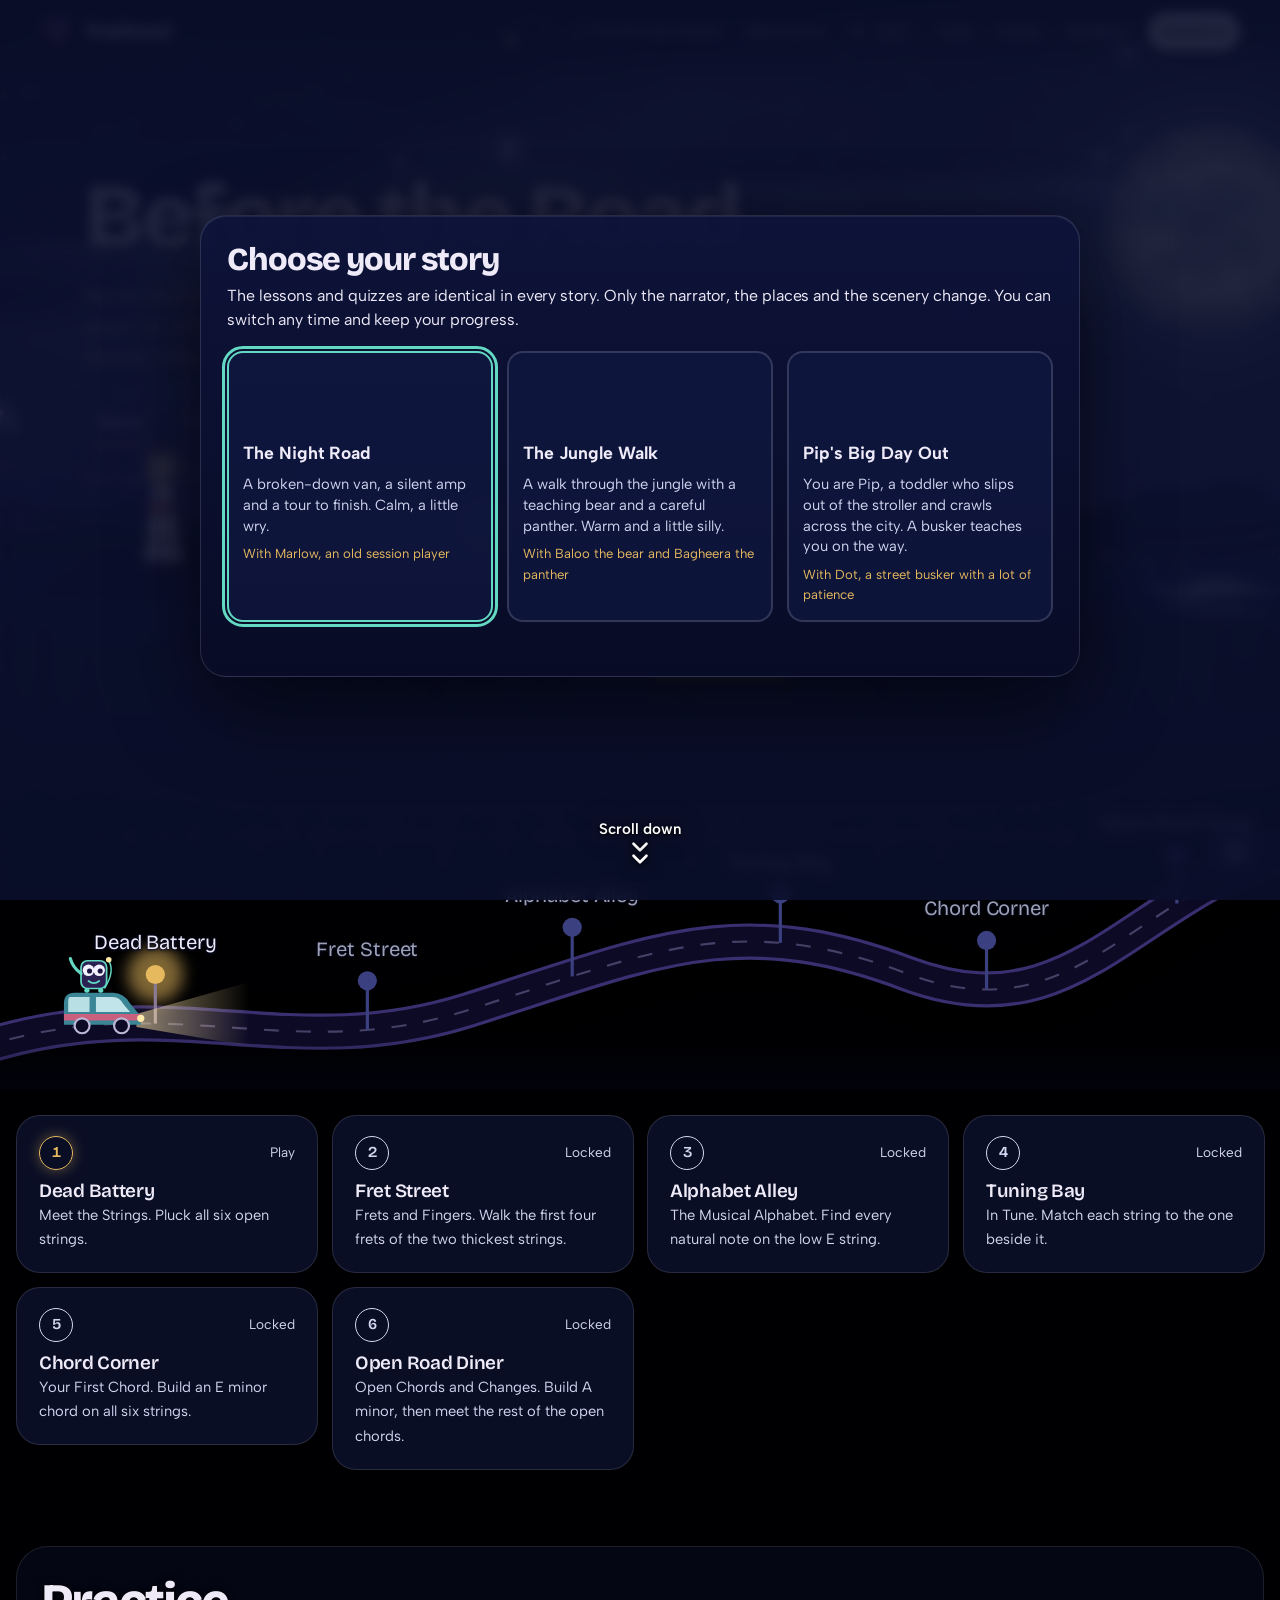
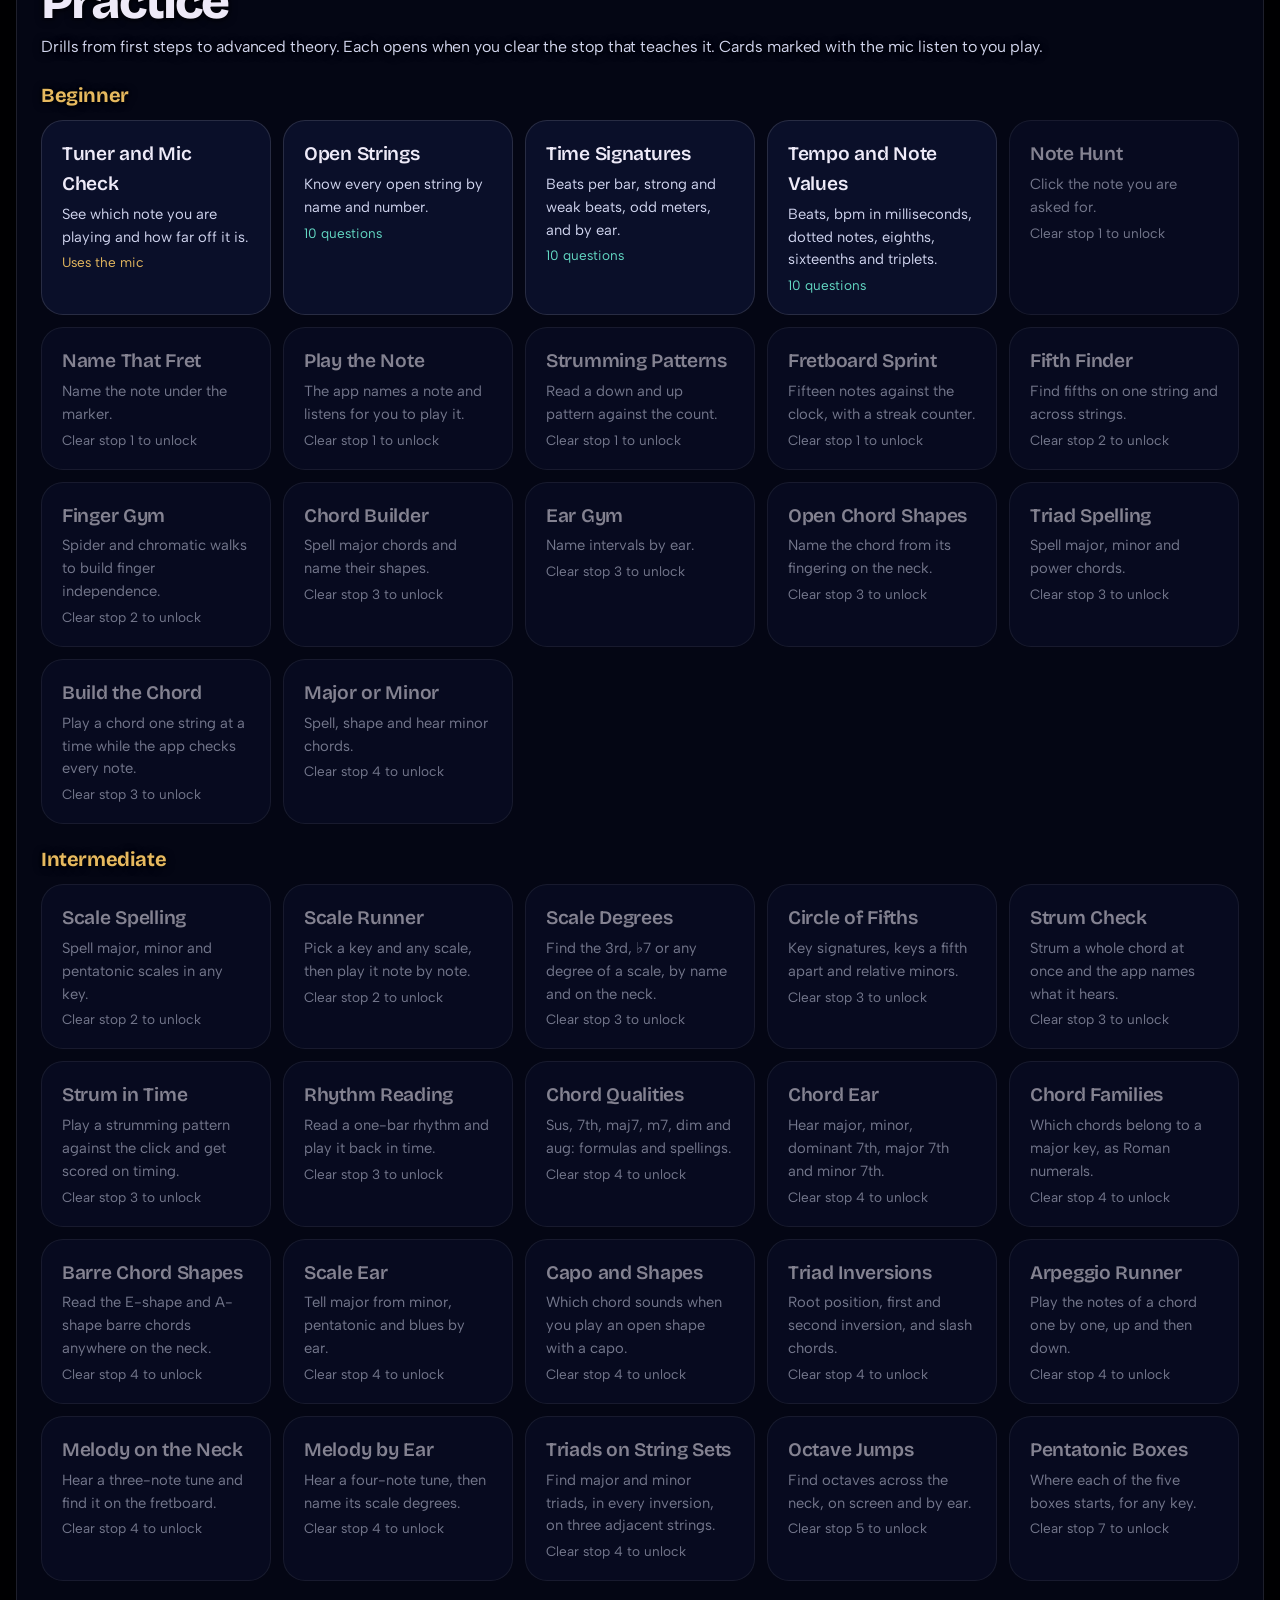
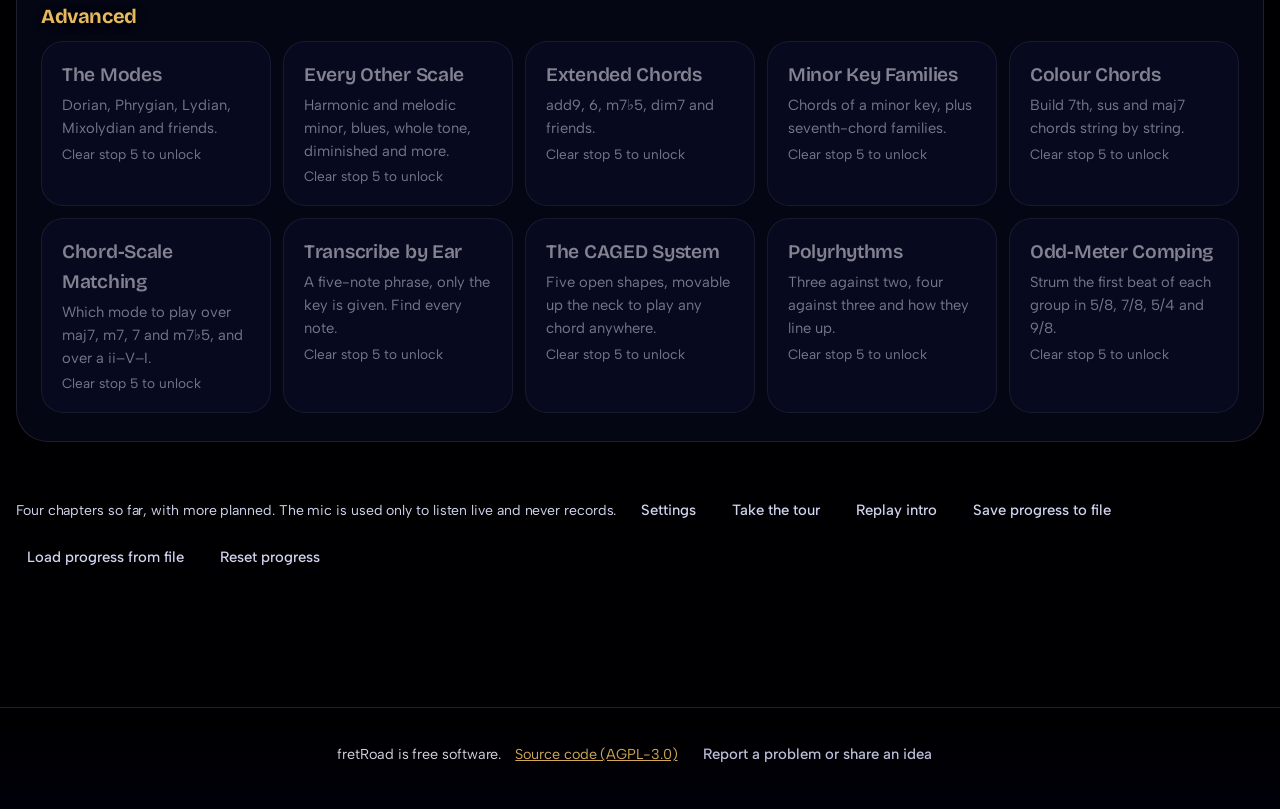
==== commit a704fbf1: "Merge main into first-steps-basics Keep both sets of script tags in index.html (levels-basics, quiz-" ====
--- a/index.html
+++ b/index.html
@@ -7,9 +7,9 @@
 <link rel="icon" href="assets/favicon.svg" type="image/svg+xml">
 <link rel="preload" href="fonts/bricolage-grotesque-latin-wght-normal.woff2" as="font" type="font/woff2" crossorigin>
 <link rel="preload" href="fonts/albert-sans-latin-wght-normal.woff2" as="font" type="font/woff2" crossorigin>
-<link rel="stylesheet" href="css/style.css?v=20261101d">
-<link rel="stylesheet" href="css/songs.css?v=20261101d">
-<link rel="stylesheet" href="css/redesign.css?v=20261101d">
+<link rel="stylesheet" href="css/style.css?v=20261101e">
+<link rel="stylesheet" href="css/songs.css?v=20261101e">
+<link rel="stylesheet" href="css/redesign.css?v=20261101e">
 </head>
 <!-- fretRoad. Copyright (C) 2026 Tanmay Chandavarkar. Free software under the GNU AGPL-3.0; source: https://github.com/tanmayhc7/FretRoad -->
 <body><div id="skybg"><canvas id="sky"></canvas></div>
@@ -284,64 +284,66 @@
 </div>
 <div id="toastHost" aria-live="polite"></div>
 
-<script src="js/core.js?v=20261101d"></script>
-<script src="js/prefs.js?v=20261101d"></script>
-<script src="js/audio.js?v=20261101d"></script>
-<script src="js/fretboard.js?v=20261101d"></script>
-<script src="js/story-core.js?v=20261101d"></script>
-<script src="js/world/world-core.js?v=20261101d"></script>
-<script src="js/world/dawn.js?v=20261101d"></script>
-<script src="js/world/detail.js?v=20261101d"></script>
-<script src="js/world/atmos.js?v=20261101d"></script>
-<script src="js/world/jungle.js?v=20261101d"></script>
-<script src="js/world/city.js?v=20261101d"></script>
-<script src="js/world/road.js?v=20261101d"></script>
-<script src="js/scenes/jungle.js?v=20261101d"></script>
-<script src="js/scenes/city.js?v=20261101d"></script>
-<script src="js/stories/road.js?v=20261101d"></script>
-<script src="js/stories/jungle.js?v=20261101d"></script>
-<script src="js/stories/city.js?v=20261101d"></script>
-<script src="js/levels-ch1.js?v=20261101d"></script>
-<script src="js/level-tools.js?v=20261101d"></script>
-<script src="js/levels-ch2.js?v=20261101d"></script>
-<script src="js/levels-ch3.js?v=20261101d"></script>
-<script src="js/levels-ch4.js?v=20261101d"></script>
-<script src="js/chapters.js?v=20261101d"></script>
-<script src="js/quiz-bank.js?v=20261101d"></script>
-<script src="js/quiz-bank-2.js?v=20261101d"></script>
-<script src="js/quiz-ui.js?v=20261101d"></script>
-<script src="js/views.js?v=20261101d"></script>
-<script src="js/theory.js?v=20261101d"></script>
-<script src="js/drills.js?v=20261101d"></script>
-<script src="js/drills-more.js?v=20261101d"></script>
-<script src="js/drills-extra.js?v=20261101d"></script>
-<script src="js/rhythm.js?v=20261101d"></script>
-<script src="js/metronome.js?v=20261101d"></script>
-<script src="js/mic.js?v=20261101d"></script>
-<script src="js/songs/chords.js?v=20261101d"></script>
-<script src="js/songs/chart.js?v=20261101d"></script>
-<script src="js/songs/ocr.js?v=20261101d"></script>
-<script src="js/songs/diagram.js?v=20261101d"></script>
-<script src="js/songs/backing.js?v=20261101d"></script>
-<script src="js/songs/listen.js?v=20261101d"></script>
-<script src="js/songs/songs-ui.js?v=20261101d"></script>
-<script src="js/songs/jam-ui.js?v=20261101d"></script>
-<script src="js/songs/analysis.js?v=20261101d"></script>
-<script src="js/songs/recording.js?v=20261101d"></script>
-<script src="js/ai/ai.js?v=20261101d"></script>
-<script src="js/ai/riff.js?v=20261101d"></script>
-<script src="js/finder.js?v=20261101d"></script>
-<script src="js/songs/tunings.js?v=20261101d"></script>
-<script src="js/ai/ai-ui.js?v=20261101d"></script>
-<script src="js/play.js?v=20261101d"></script>
-<script src="js/finger-ex.js?v=20261101d"></script>
-<script src="js/profiles.js?v=20261101d"></script>
-<script src="js/warmup.js?v=20261101d"></script>
-<script src="js/tour.js?v=20261101d"></script>
-<script src="js/tester.js?v=20261101d"></script>
-<script src="js/feedback.js?v=20261101d"></script>
-<script src="js/backup.js?v=20261101d"></script>
-<script src="js/cast.js?v=20261101d"></script>
-<script src="js/main.js?v=20261101d"></script>
+<script src="js/core.js?v=20261101e"></script>
+<script src="js/prefs.js?v=20261101e"></script>
+<script src="js/audio.js?v=20261101e"></script>
+<script src="js/fretboard.js?v=20261101e"></script>
+<script src="js/story-core.js?v=20261101e"></script>
+<script src="js/world/world-core.js?v=20261101e"></script>
+<script src="js/world/dawn.js?v=20261101e"></script>
+<script src="js/world/detail.js?v=20261101e"></script>
+<script src="js/world/atmos.js?v=20261101e"></script>
+<script src="js/world/jungle.js?v=20261101e"></script>
+<script src="js/world/city.js?v=20261101e"></script>
+<script src="js/world/road.js?v=20261101e"></script>
+<script src="js/scenes/jungle.js?v=20261101e"></script>
+<script src="js/scenes/city.js?v=20261101e"></script>
+<script src="js/stories/road.js?v=20261101e"></script>
+<script src="js/stories/jungle.js?v=20261101e"></script>
+<script src="js/stories/city.js?v=20261101e"></script>
+<script src="js/levels-ch1.js?v=20261101e"></script>
+<script src="js/level-tools.js?v=20261101e"></script>
+<script src="js/levels-ch2.js?v=20261101e"></script>
+<script src="js/levels-ch3.js?v=20261101e"></script>
+<script src="js/levels-ch4.js?v=20261101e"></script>
+<script src="js/levels-basics.js?v=20261101e"></script>
+<script src="js/chapters.js?v=20261101e"></script>
+<script src="js/quiz-bank.js?v=20261101e"></script>
+<script src="js/quiz-bank-2.js?v=20261101e"></script>
+<script src="js/quiz-ui.js?v=20261101e"></script>
+<script src="js/views.js?v=20261101e"></script>
+<script src="js/theory.js?v=20261101e"></script>
+<script src="js/quiz-basics.js?v=20261101e"></script>
+<script src="js/drills.js?v=20261101e"></script>
+<script src="js/drills-more.js?v=20261101e"></script>
+<script src="js/drills-extra.js?v=20261101e"></script>
+<script src="js/rhythm.js?v=20261101e"></script>
+<script src="js/metronome.js?v=20261101e"></script>
+<script src="js/mic.js?v=20261101e"></script>
+<script src="js/songs/chords.js?v=20261101e"></script>
+<script src="js/songs/chart.js?v=20261101e"></script>
+<script src="js/songs/ocr.js?v=20261101e"></script>
+<script src="js/songs/diagram.js?v=20261101e"></script>
+<script src="js/songs/backing.js?v=20261101e"></script>
+<script src="js/songs/listen.js?v=20261101e"></script>
+<script src="js/songs/songs-ui.js?v=20261101e"></script>
+<script src="js/songs/jam-ui.js?v=20261101e"></script>
+<script src="js/songs/analysis.js?v=20261101e"></script>
+<script src="js/songs/recording.js?v=20261101e"></script>
+<script src="js/ai/ai.js?v=20261101e"></script>
+<script src="js/ai/riff.js?v=20261101e"></script>
+<script src="js/finder.js?v=20261101e"></script>
+<script src="js/songs/tunings.js?v=20261101e"></script>
+<script src="js/ai/ai-ui.js?v=20261101e"></script>
+<script src="js/play.js?v=20261101e"></script>
+<script src="js/finger-ex.js?v=20261101e"></script>
+<script src="js/profiles.js?v=20261101e"></script>
+<script src="js/warmup.js?v=20261101e"></script>
+<script src="js/tour.js?v=20261101e"></script>
+<script src="js/tester.js?v=20261101e"></script>
+<script src="js/feedback.js?v=20261101e"></script>
+<script src="js/backup.js?v=20261101e"></script>
+<script src="js/cast.js?v=20261101e"></script>
+<script src="js/main.js?v=20261101e"></script>
 </body>
 </html>
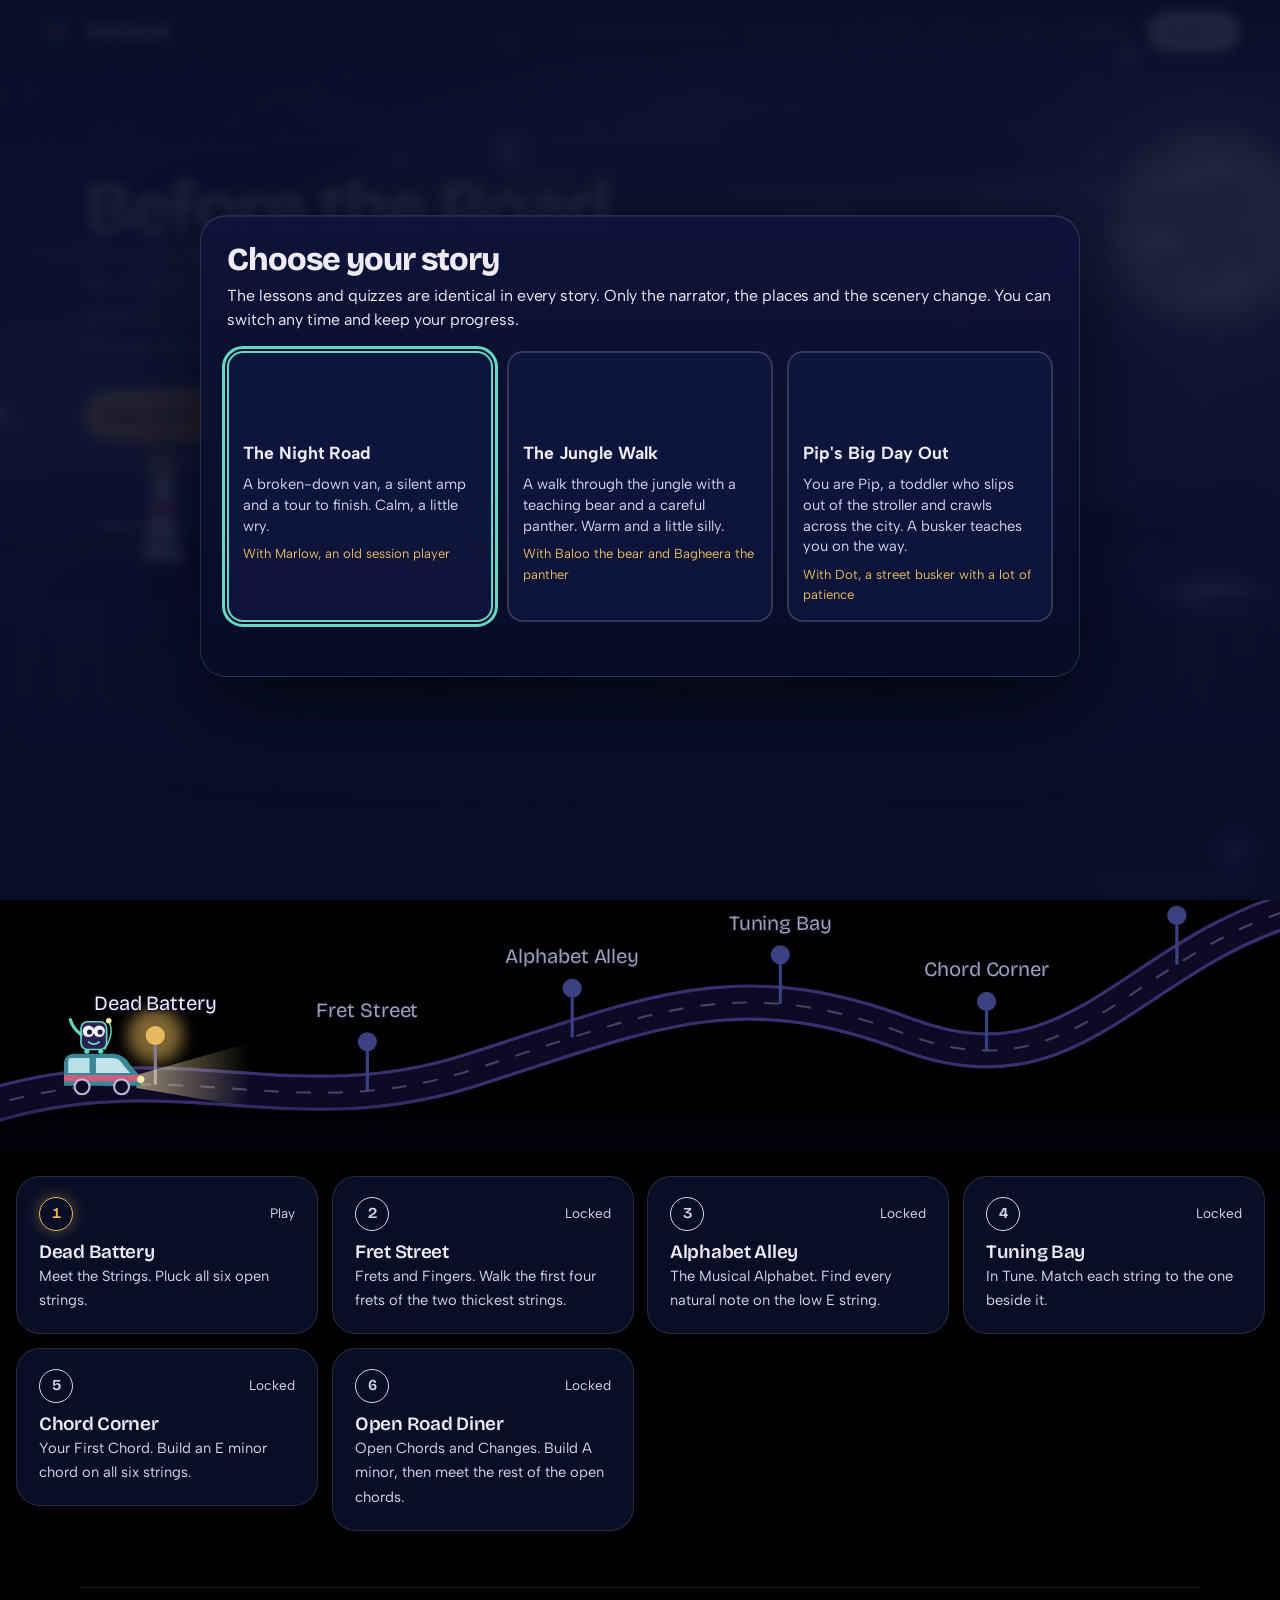
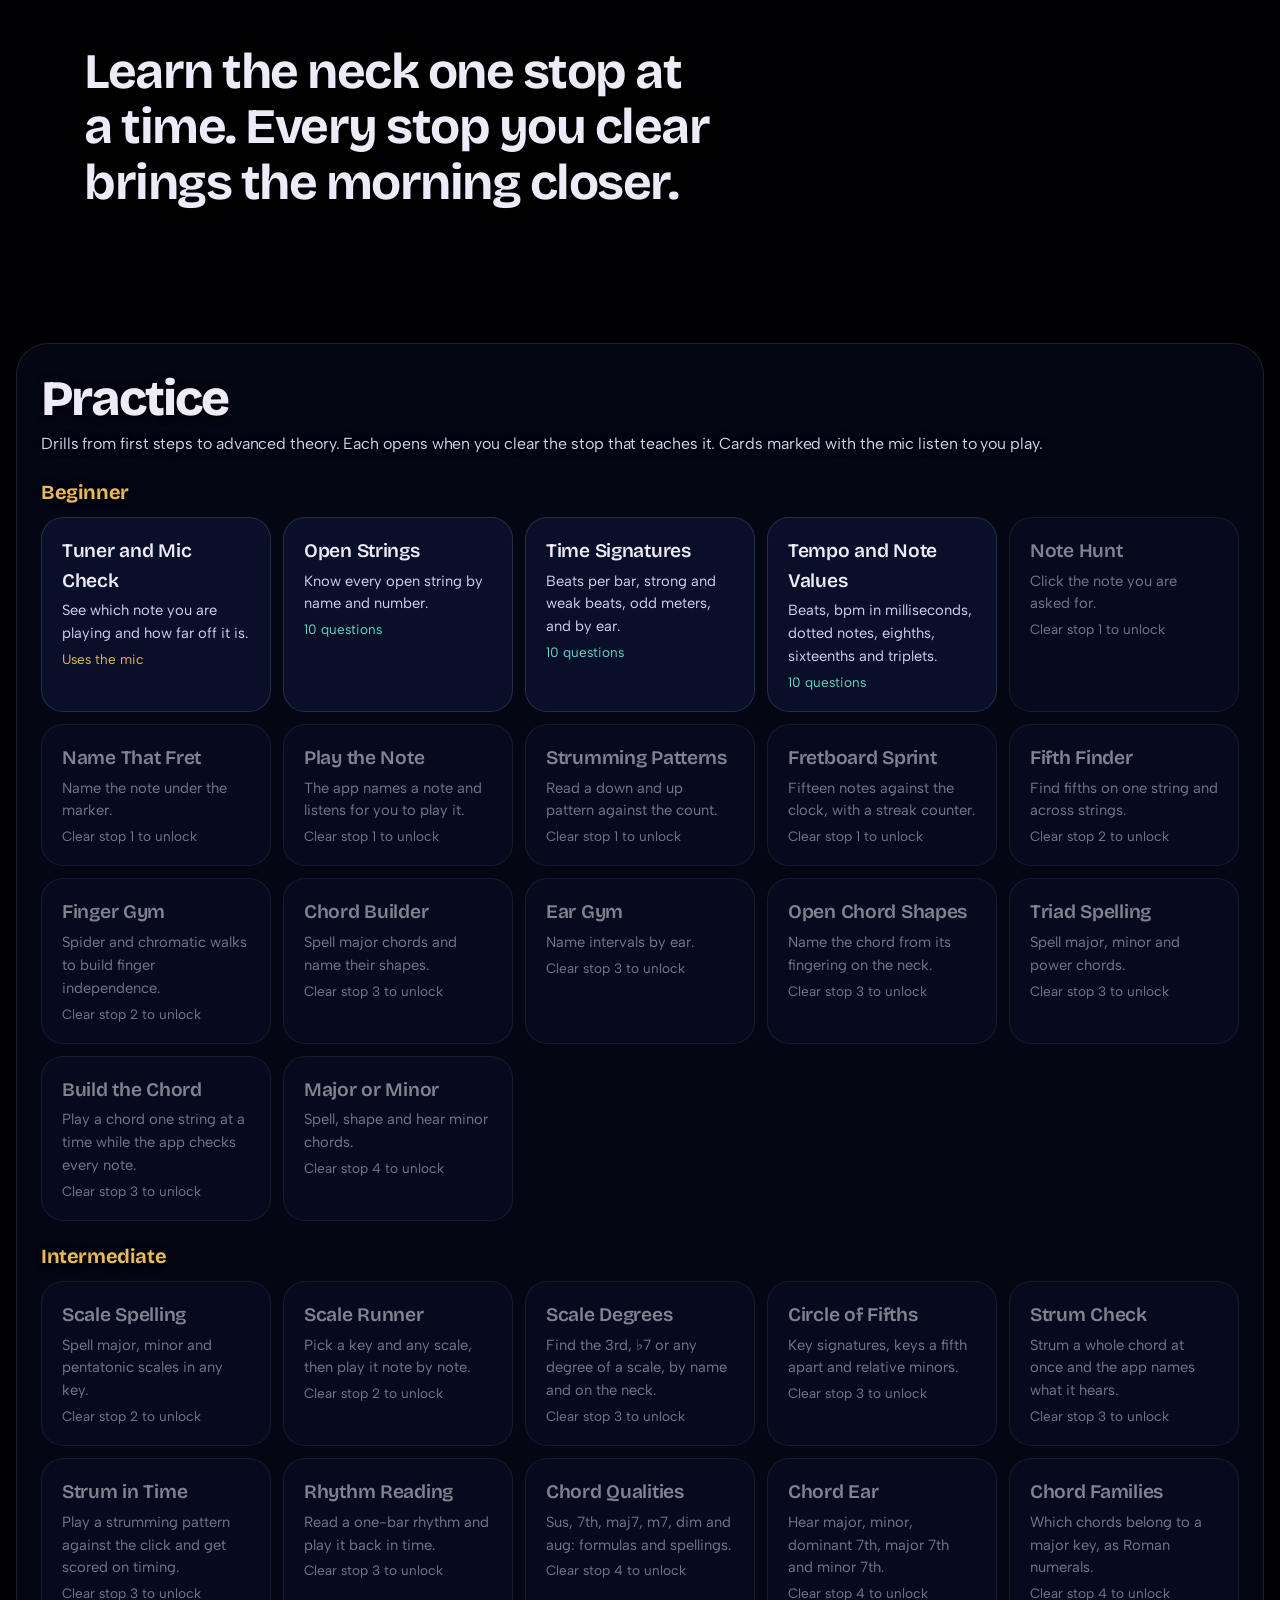
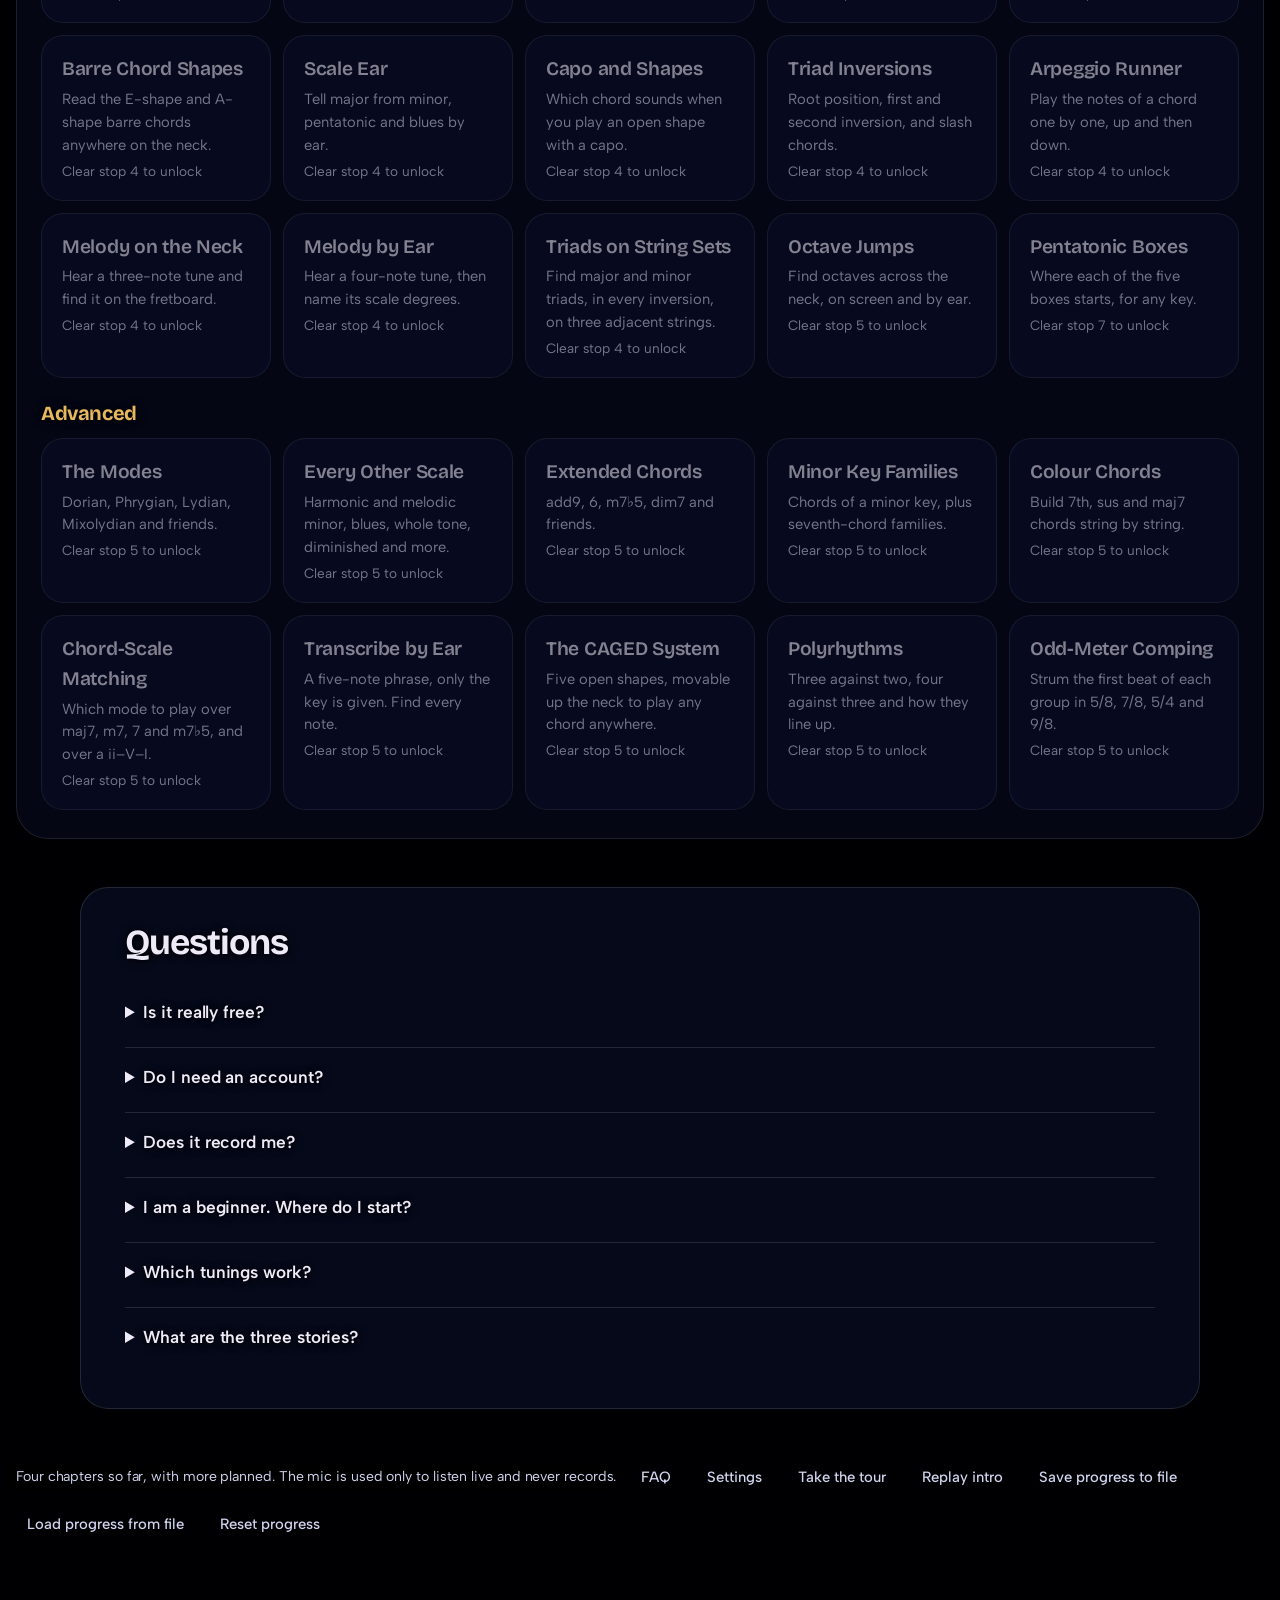
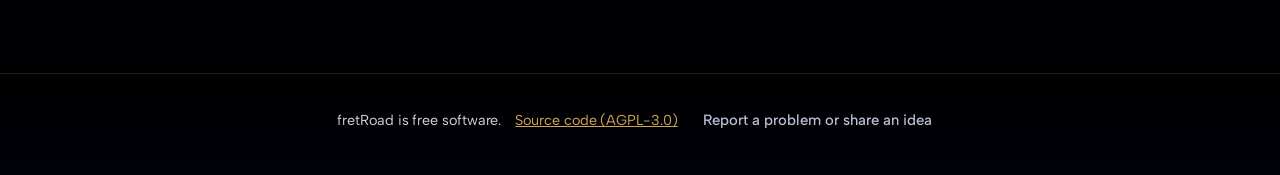
==== commit 3884acfe: "Front door: start button, tagline reveal, FAQ, scroll-cue fix, van drives to the next stop - Start/C" ====
--- a/index.html
+++ b/index.html
@@ -4,15 +4,17 @@
 <meta charset="utf-8">
 <meta name="viewport" content="width=device-width,initial-scale=1,viewport-fit=cover">
 <title>fretRoad</title>
+<meta name="description" content="A free, story-driven game for learning the guitar fretboard, one stop at a time.">
+<meta name="theme-color" content="#0a0f2b">
 <link rel="icon" href="assets/favicon.svg" type="image/svg+xml">
 <link rel="preload" href="fonts/bricolage-grotesque-latin-wght-normal.woff2" as="font" type="font/woff2" crossorigin>
 <link rel="preload" href="fonts/albert-sans-latin-wght-normal.woff2" as="font" type="font/woff2" crossorigin>
-<link rel="stylesheet" href="css/style.css?v=20261101e">
-<link rel="stylesheet" href="css/songs.css?v=20261101e">
-<link rel="stylesheet" href="css/redesign.css?v=20261101e">
+<link rel="stylesheet" href="css/style.css?v=20261102a">
+<link rel="stylesheet" href="css/songs.css?v=20261102a">
+<link rel="stylesheet" href="css/redesign.css?v=20261102a">
 </head>
 <!-- fretRoad. Copyright (C) 2026 Tanmay Chandavarkar. Free software under the GNU AGPL-3.0; source: https://github.com/tanmayhc7/FretRoad -->
-<body><div id="skybg"><canvas id="sky"></canvas></div>
+<body><a class="skip" href="#stoplist">Skip to the stops</a><div id="skybg"><canvas id="sky"></canvas></div>
 <div id="world" aria-hidden="true"></div>
 
 <div class="shell">
@@ -98,13 +100,24 @@
     <div class="chapter">
       <ol class="stops" id="stoplist"></ol>
     </div>
+    <section class="tagline" aria-label="About fretRoad"><p data-reveal>Learn the neck one stop at a time. Every stop you clear brings the morning closer.</p></section>
     <div class="practice">
       <h2>Practice</h2>
       <p style="color:var(--haze);margin-top:6px">Drills from first steps to advanced theory. Each opens when you clear the stop that teaches it. Cards marked with the mic listen to you play.</p>
       <div id="mods"></div>
     </div>
+    <section class="faq" id="faq" aria-labelledby="faqH">
+      <h2 id="faqH">Questions</h2>
+      <details><summary>Is it really free?</summary><p>Yes. fretRoad is free, non-commercial and open source under the AGPL-3.0.</p></details>
+      <details><summary>Do I need an account?</summary><p>No. Progress is saved on your device. Players each get their own save, and you can back up to a file from Settings.</p></details>
+      <details><summary>Does it record me?</summary><p>No. The mic only listens live and never records.</p></details>
+      <details><summary>I am a beginner. Where do I start?</summary><p>Start with the First Steps chapter. It covers strings, frets, note names, tuning and your first chords before Chapter 1.</p></details>
+      <details><summary>Which tunings work?</summary><p>Standard tuning and DADGAD.</p></details>
+      <details><summary>What are the three stories?</summary><p>The Night Road with Marlow, The Jungle Walk with Baloo and Bagheera, and Pip's Big Day Out with Dot. The fretboard lessons are the same in each.</p></details>
+    </section>
     <div class="foot">
       <span>Four chapters so far, with more planned. The mic is used only to listen live and never records.</span>
+      <button class="btn quiet" id="faqBtn">FAQ</button>
       <button class="btn quiet" id="prefBtn">Settings</button>
       <button class="btn quiet" id="tourBtn">Take the tour</button>
       <button class="btn quiet" id="replay">Replay intro</button>
@@ -284,66 +297,67 @@
 </div>
 <div id="toastHost" aria-live="polite"></div>
 
-<script src="js/core.js?v=20261101e"></script>
-<script src="js/prefs.js?v=20261101e"></script>
-<script src="js/audio.js?v=20261101e"></script>
-<script src="js/fretboard.js?v=20261101e"></script>
-<script src="js/story-core.js?v=20261101e"></script>
-<script src="js/world/world-core.js?v=20261101e"></script>
-<script src="js/world/dawn.js?v=20261101e"></script>
-<script src="js/world/detail.js?v=20261101e"></script>
-<script src="js/world/atmos.js?v=20261101e"></script>
-<script src="js/world/jungle.js?v=20261101e"></script>
-<script src="js/world/city.js?v=20261101e"></script>
-<script src="js/world/road.js?v=20261101e"></script>
-<script src="js/scenes/jungle.js?v=20261101e"></script>
-<script src="js/scenes/city.js?v=20261101e"></script>
-<script src="js/stories/road.js?v=20261101e"></script>
-<script src="js/stories/jungle.js?v=20261101e"></script>
-<script src="js/stories/city.js?v=20261101e"></script>
-<script src="js/levels-ch1.js?v=20261101e"></script>
-<script src="js/level-tools.js?v=20261101e"></script>
-<script src="js/levels-ch2.js?v=20261101e"></script>
-<script src="js/levels-ch3.js?v=20261101e"></script>
-<script src="js/levels-ch4.js?v=20261101e"></script>
-<script src="js/levels-basics.js?v=20261101e"></script>
-<script src="js/chapters.js?v=20261101e"></script>
-<script src="js/quiz-bank.js?v=20261101e"></script>
-<script src="js/quiz-bank-2.js?v=20261101e"></script>
-<script src="js/quiz-ui.js?v=20261101e"></script>
-<script src="js/views.js?v=20261101e"></script>
-<script src="js/theory.js?v=20261101e"></script>
-<script src="js/quiz-basics.js?v=20261101e"></script>
-<script src="js/drills.js?v=20261101e"></script>
-<script src="js/drills-more.js?v=20261101e"></script>
-<script src="js/drills-extra.js?v=20261101e"></script>
-<script src="js/rhythm.js?v=20261101e"></script>
-<script src="js/metronome.js?v=20261101e"></script>
-<script src="js/mic.js?v=20261101e"></script>
-<script src="js/songs/chords.js?v=20261101e"></script>
-<script src="js/songs/chart.js?v=20261101e"></script>
-<script src="js/songs/ocr.js?v=20261101e"></script>
-<script src="js/songs/diagram.js?v=20261101e"></script>
-<script src="js/songs/backing.js?v=20261101e"></script>
-<script src="js/songs/listen.js?v=20261101e"></script>
-<script src="js/songs/songs-ui.js?v=20261101e"></script>
-<script src="js/songs/jam-ui.js?v=20261101e"></script>
-<script src="js/songs/analysis.js?v=20261101e"></script>
-<script src="js/songs/recording.js?v=20261101e"></script>
-<script src="js/ai/ai.js?v=20261101e"></script>
-<script src="js/ai/riff.js?v=20261101e"></script>
-<script src="js/finder.js?v=20261101e"></script>
-<script src="js/songs/tunings.js?v=20261101e"></script>
-<script src="js/ai/ai-ui.js?v=20261101e"></script>
-<script src="js/play.js?v=20261101e"></script>
-<script src="js/finger-ex.js?v=20261101e"></script>
-<script src="js/profiles.js?v=20261101e"></script>
-<script src="js/warmup.js?v=20261101e"></script>
-<script src="js/tour.js?v=20261101e"></script>
-<script src="js/tester.js?v=20261101e"></script>
-<script src="js/feedback.js?v=20261101e"></script>
-<script src="js/backup.js?v=20261101e"></script>
-<script src="js/cast.js?v=20261101e"></script>
-<script src="js/main.js?v=20261101e"></script>
+<script src="js/core.js?v=20261102a"></script>
+<script src="js/prefs.js?v=20261102a"></script>
+<script src="js/audio.js?v=20261102a"></script>
+<script src="js/fretboard.js?v=20261102a"></script>
+<script src="js/story-core.js?v=20261102a"></script>
+<script src="js/world/world-core.js?v=20261102a"></script>
+<script src="js/world/dawn.js?v=20261102a"></script>
+<script src="js/world/detail.js?v=20261102a"></script>
+<script src="js/world/atmos.js?v=20261102a"></script>
+<script src="js/world/jungle.js?v=20261102a"></script>
+<script src="js/world/city.js?v=20261102a"></script>
+<script src="js/world/road.js?v=20261102a"></script>
+<script src="js/scenes/jungle.js?v=20261102a"></script>
+<script src="js/scenes/city.js?v=20261102a"></script>
+<script src="js/stories/road.js?v=20261102a"></script>
+<script src="js/stories/jungle.js?v=20261102a"></script>
+<script src="js/stories/city.js?v=20261102a"></script>
+<script src="js/levels-ch1.js?v=20261102a"></script>
+<script src="js/level-tools.js?v=20261102a"></script>
+<script src="js/levels-ch2.js?v=20261102a"></script>
+<script src="js/levels-ch3.js?v=20261102a"></script>
+<script src="js/levels-ch4.js?v=20261102a"></script>
+<script src="js/levels-basics.js?v=20261102a"></script>
+<script src="js/chapters.js?v=20261102a"></script>
+<script src="js/quiz-bank.js?v=20261102a"></script>
+<script src="js/quiz-bank-2.js?v=20261102a"></script>
+<script src="js/quiz-ui.js?v=20261102a"></script>
+<script src="js/views.js?v=20261102a"></script>
+<script src="js/theory.js?v=20261102a"></script>
+<script src="js/quiz-basics.js?v=20261102a"></script>
+<script src="js/drills.js?v=20261102a"></script>
+<script src="js/drills-more.js?v=20261102a"></script>
+<script src="js/drills-extra.js?v=20261102a"></script>
+<script src="js/rhythm.js?v=20261102a"></script>
+<script src="js/metronome.js?v=20261102a"></script>
+<script src="js/mic.js?v=20261102a"></script>
+<script src="js/songs/chords.js?v=20261102a"></script>
+<script src="js/songs/chart.js?v=20261102a"></script>
+<script src="js/songs/ocr.js?v=20261102a"></script>
+<script src="js/songs/diagram.js?v=20261102a"></script>
+<script src="js/songs/backing.js?v=20261102a"></script>
+<script src="js/songs/listen.js?v=20261102a"></script>
+<script src="js/songs/songs-ui.js?v=20261102a"></script>
+<script src="js/songs/jam-ui.js?v=20261102a"></script>
+<script src="js/songs/analysis.js?v=20261102a"></script>
+<script src="js/songs/recording.js?v=20261102a"></script>
+<script src="js/ai/ai.js?v=20261102a"></script>
+<script src="js/ai/riff.js?v=20261102a"></script>
+<script src="js/finder.js?v=20261102a"></script>
+<script src="js/songs/tunings.js?v=20261102a"></script>
+<script src="js/ai/ai-ui.js?v=20261102a"></script>
+<script src="js/play.js?v=20261102a"></script>
+<script src="js/finger-ex.js?v=20261102a"></script>
+<script src="js/profiles.js?v=20261102a"></script>
+<script src="js/warmup.js?v=20261102a"></script>
+<script src="js/tour.js?v=20261102a"></script>
+<script src="js/tester.js?v=20261102a"></script>
+<script src="js/feedback.js?v=20261102a"></script>
+<script src="js/backup.js?v=20261102a"></script>
+<script src="js/cast.js?v=20261102a"></script>
+<script src="js/landing.js?v=20261102a"></script>
+<script src="js/main.js?v=20261102a"></script>
 </body>
 </html>
--- a/css/style.css
+++ b/css/style.css
@@ -56,7 +56,7 @@
 .node:hover .lamp{fill:#f4cc7a}
 .node.soon,.node.locked{cursor:default}
 .node.soon:hover .lamp,.node.locked:hover .lamp{fill:#3b4180}
-#van{transition:transform 1.1s cubic-bezier(.5,.1,.2,1)}
+#van{transition:none}
 .chapter{display:grid;grid-template-columns:minmax(0,1fr) minmax(0,1.3fr);gap:28px;margin-top:30px;align-items:start}
 .chapter h2{font-size:2.1rem}
 .chapter .sub{color:var(--haze);margin-top:10px;max-width:44ch}
--- a/css/redesign.css
+++ b/css/redesign.css
@@ -153,3 +153,31 @@
 html.light .scrollcue{color:#10142a;text-shadow:0 0 10px rgba(255,255,255,.9),0 0 22px rgba(255,255,255,.7)}
 html.light .scrollcue svg{filter:drop-shadow(0 0 6px rgba(255,255,255,.9))}
 @media (prefers-reduced-motion:reduce){.scrollcue svg{animation:none}}
+
+/* ---- front door: start button, tagline, FAQ ---- */
+.hero h2{font-weight:700;letter-spacing:-.04em;font-size:clamp(3rem,6.4vw,4.5rem);background:linear-gradient(180deg,#fff,#a8a8b8);-webkit-background-clip:text;background-clip:text;-webkit-text-fill-color:transparent;text-shadow:none;padding-bottom:.08em;filter:drop-shadow(0 2px 14px rgba(0,0,0,.45))}
+html.light .hero h2{background:linear-gradient(180deg,#000,#666);-webkit-background-clip:text;background-clip:text;filter:none}
+.hero .eyebrow{display:none}
+.hero-cta{order:3;display:flex;flex-direction:column;align-items:flex-start;gap:12px;margin:0 0 28px;position:relative}
+.hero-cta .btn.primary{padding:12px 24px;min-height:48px;font-size:1.05rem;font-weight:600;border-radius:999px}
+.hero-cta small{color:#d6d8ee;font-size:.95rem}
+html.light .hero-cta small{color:#3a3f5c}
+.tagline,.faq{max-width:1120px;margin:56px auto 0;padding:56px 4px;border-top:1px solid rgba(255,255,255,.12)}
+html.light .tagline,html.light .faq{border-top-color:rgba(28,32,51,.14)}
+.tagline p{margin:0;max-width:22ch;font-family:var(--f-display);font-weight:700;font-size:clamp(1.9rem,4.4vw,3.1rem);line-height:1.12;letter-spacing:-.03em;text-wrap:balance}
+.tagline .w{opacity:.3;transition:opacity .6s cubic-bezier(.22,1,.36,1)}
+.tagline .w.on{opacity:1}
+.faq h2{font-size:clamp(1.6rem,3.4vw,2.2rem);letter-spacing:-.03em;margin:0 0 20px}
+.faq details{border-bottom:1px solid rgba(255,255,255,.12);padding:16px 0}
+html.light .faq details{border-bottom-color:rgba(28,32,51,.14)}
+.faq summary{cursor:pointer;font-weight:600;font-size:1.08rem;min-height:32px}
+.faq summary:focus-visible{outline:2px solid var(--brass,#f2c14e);outline-offset:3px;border-radius:6px}
+.faq details p{margin:10px 0 0;max-width:62ch;color:var(--haze,#a9a8cf);line-height:1.55}
+.skip{position:absolute;left:12px;top:-60px;z-index:100;background:#fff;color:#0a0f2b;padding:10px 16px;border-radius:8px;font-weight:600}
+.skip:focus{top:12px}
+/* the scroll cue no longer floats over dialogs */
+body:has(.overlay:not([hidden])) .scrollcue{opacity:0;pointer-events:none}
+@media (prefers-reduced-motion:reduce){.tagline .w{transition:none;opacity:1}}
+.faq{margin-top:48px;padding:36px clamp(18px,4vw,44px);border:1px solid rgba(255,255,255,.12);border-radius:28px;background:rgba(10,15,43,.6);-webkit-backdrop-filter:blur(16px);backdrop-filter:blur(16px)}
+html.light .faq{background:rgba(255,255,255,.7);border-color:rgba(28,32,51,.14)}
+.faq details:last-child{border-bottom:0}
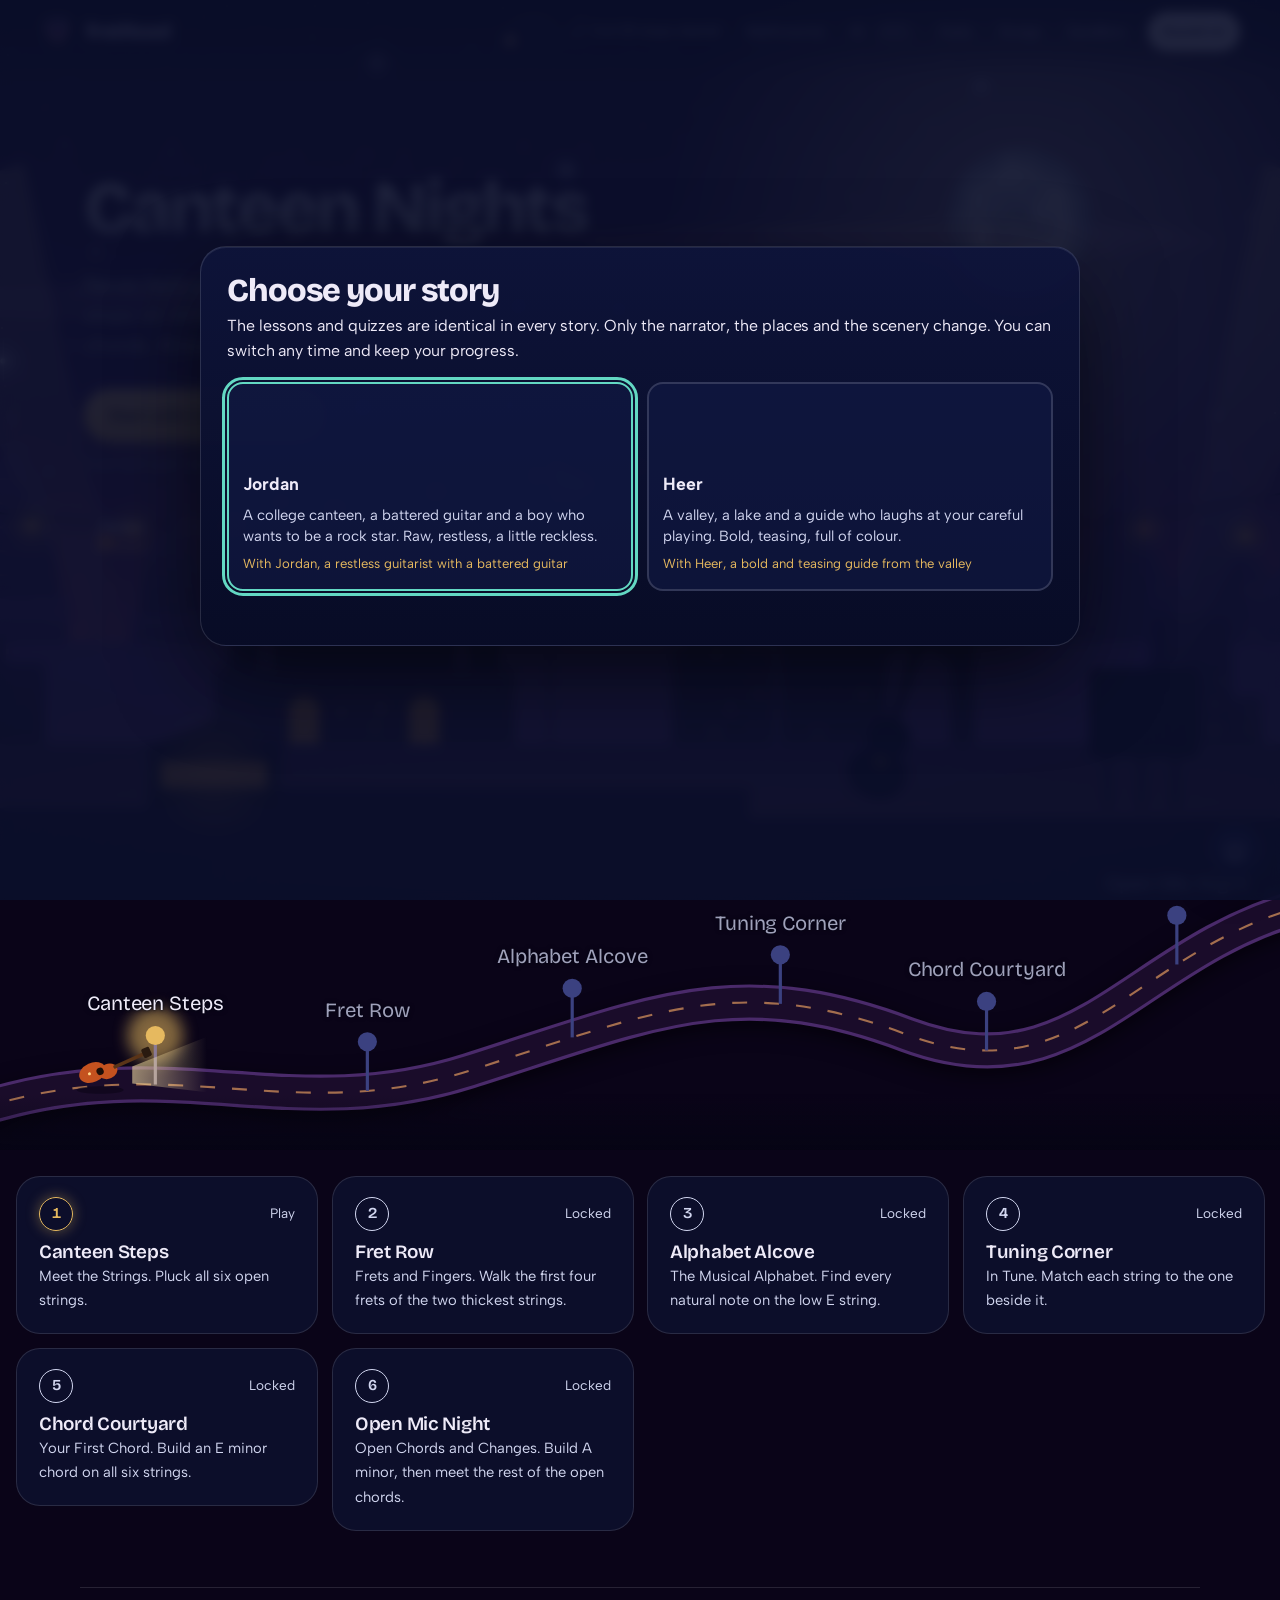
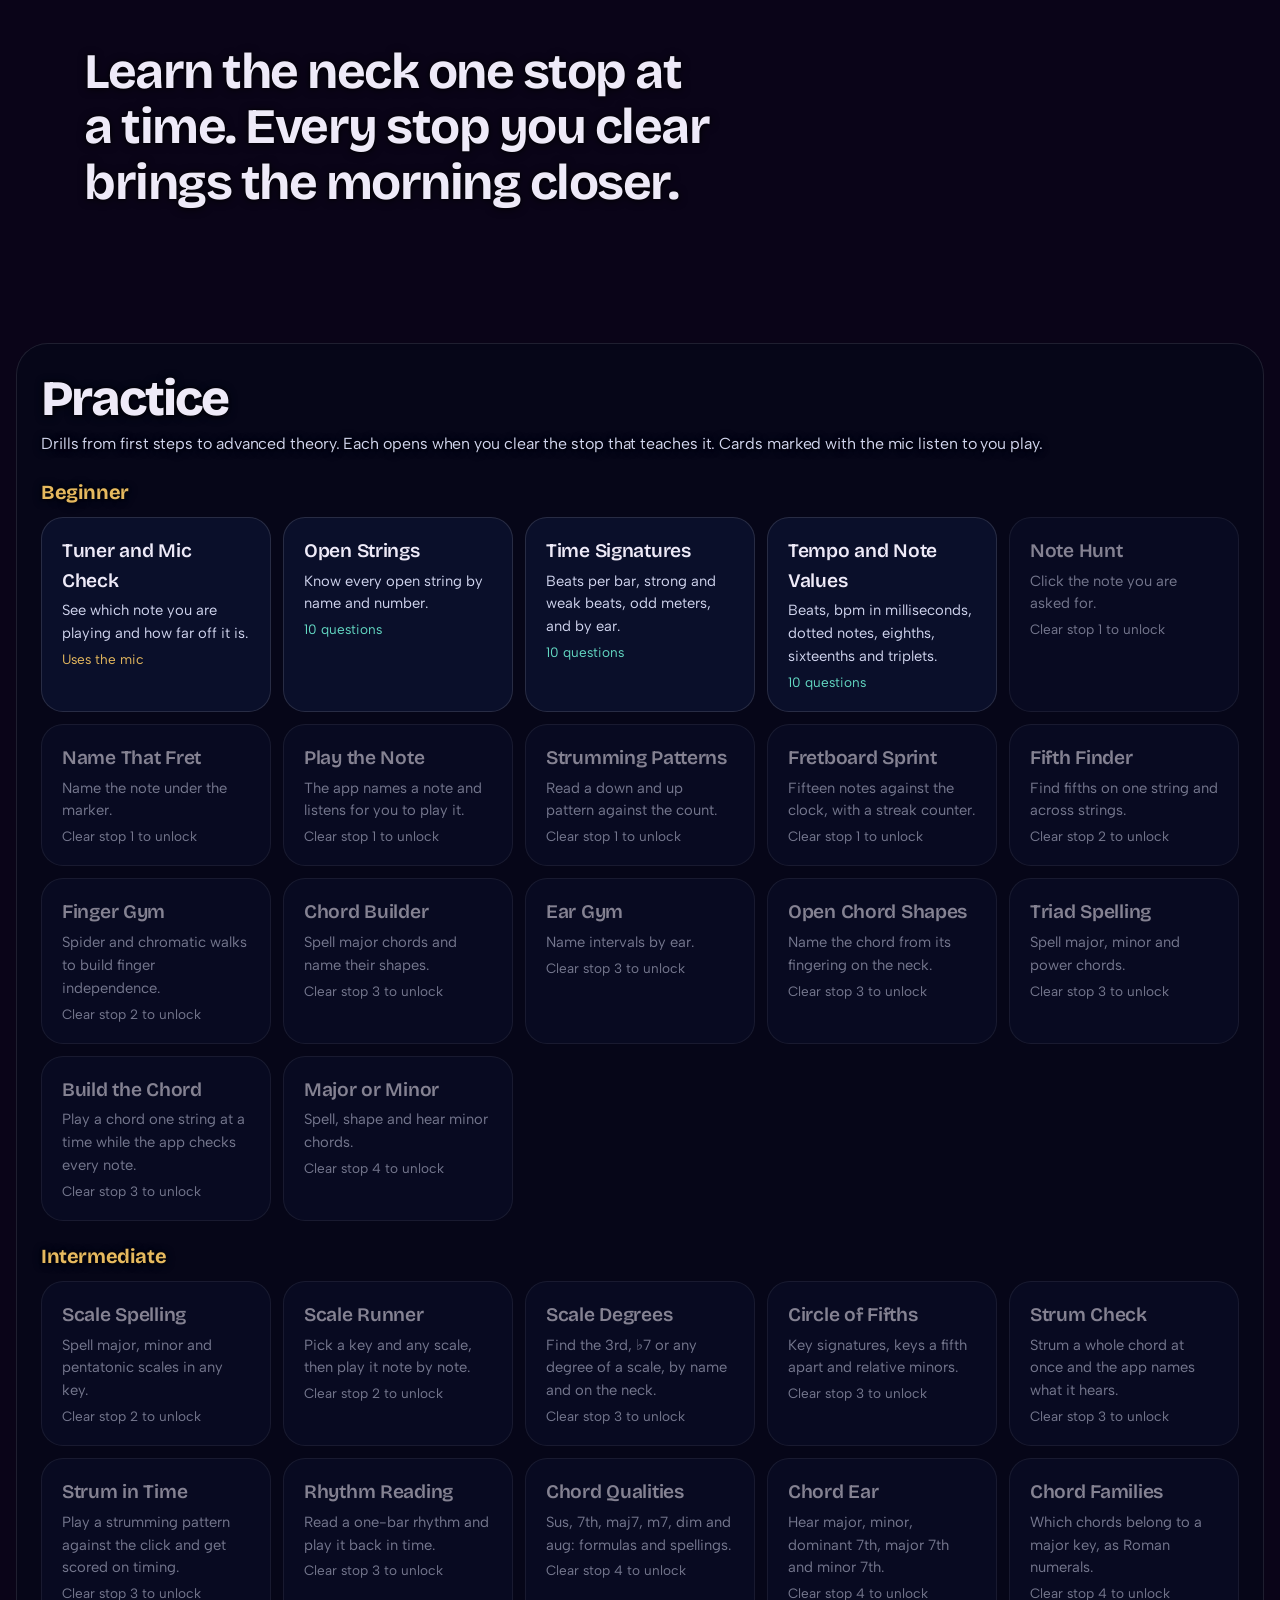
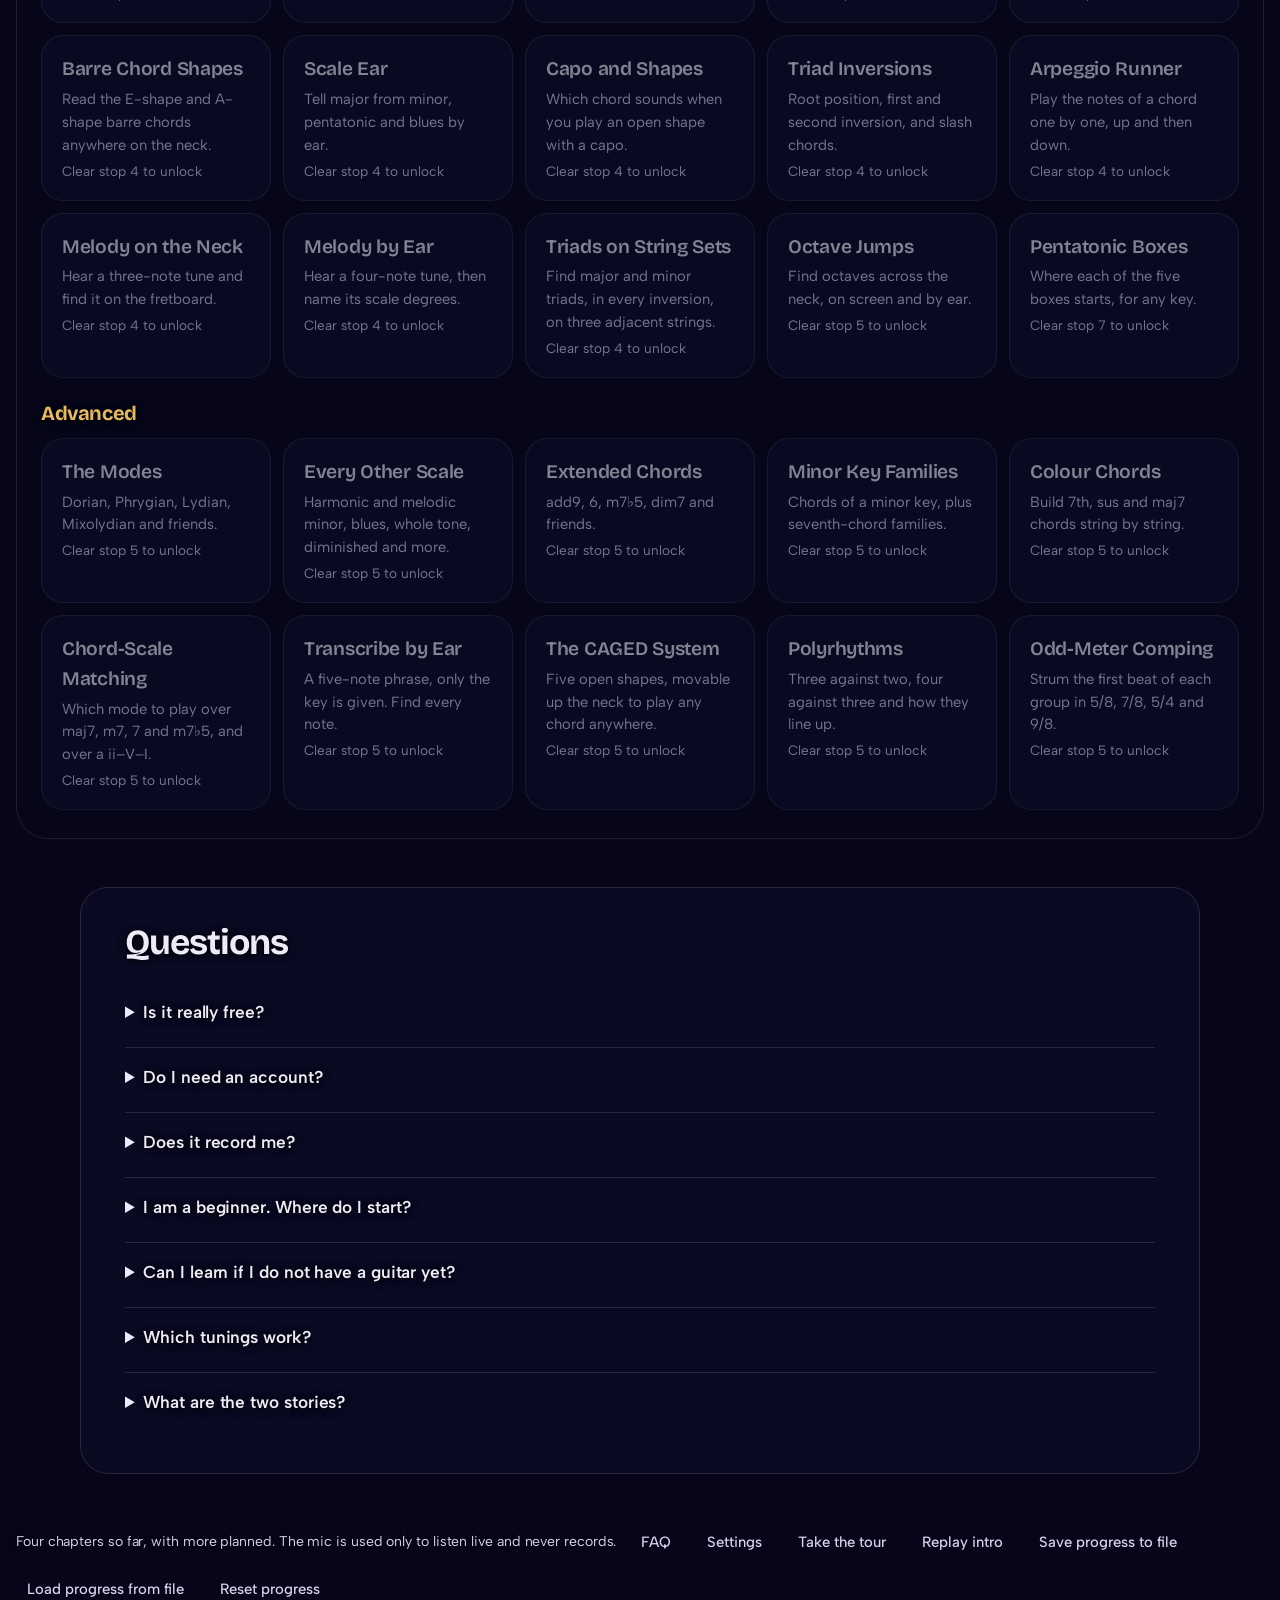
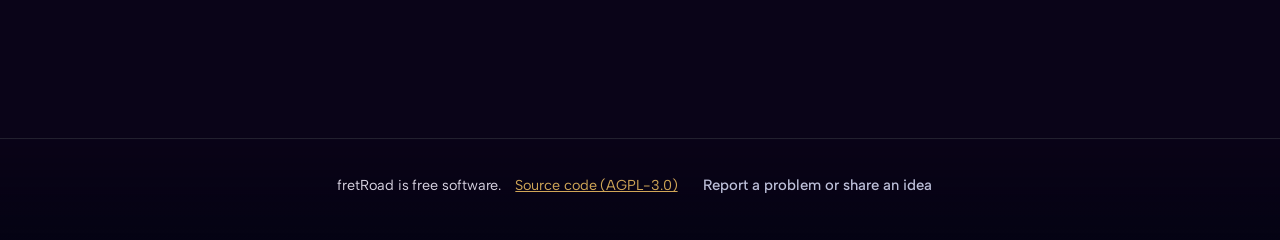
==== commit e6e1a60a: "Replace the three stories with two Rockstar tributes: Jordan and Heer - Jordan: Delhi-to-Prague nigh" ====
--- a/index.html
+++ b/index.html
@@ -9,9 +9,9 @@
 <link rel="icon" href="assets/favicon.svg" type="image/svg+xml">
 <link rel="preload" href="fonts/bricolage-grotesque-latin-wght-normal.woff2" as="font" type="font/woff2" crossorigin>
 <link rel="preload" href="fonts/albert-sans-latin-wght-normal.woff2" as="font" type="font/woff2" crossorigin>
-<link rel="stylesheet" href="css/style.css?v=20261102a">
-<link rel="stylesheet" href="css/songs.css?v=20261102a">
-<link rel="stylesheet" href="css/redesign.css?v=20261102a">
+<link rel="stylesheet" href="css/style.css?v=20261102b">
+<link rel="stylesheet" href="css/songs.css?v=20261102b">
+<link rel="stylesheet" href="css/redesign.css?v=20261102b">
 </head>
 <!-- fretRoad. Copyright (C) 2026 Tanmay Chandavarkar. Free software under the GNU AGPL-3.0; source: https://github.com/tanmayhc7/FretRoad -->
 <body><a class="skip" href="#stoplist">Skip to the stops</a><div id="skybg"><canvas id="sky"></canvas></div>
@@ -112,8 +112,9 @@
       <details><summary>Do I need an account?</summary><p>No. Progress is saved on your device. Players each get their own save, and you can back up to a file from Settings.</p></details>
       <details><summary>Does it record me?</summary><p>No. The mic only listens live and never records.</p></details>
       <details><summary>I am a beginner. Where do I start?</summary><p>Start with the First Steps chapter. It covers strings, frets, note names, tuning and your first chords before Chapter 1.</p></details>
+      <details><summary>Can I learn if I do not have a guitar yet?</summary><p>Yes. Every stop, puzzle and quiz runs on the on-screen fretboard, so you can learn the string names, note names, the octave and fifth patterns and the chord shapes without an instrument. The practice cards that ask you to name or find notes, the ear training, the metronome and the Sandbox work the same way. Only the cards marked with the mic, and the finger exercises, need a guitar, and you can come back to those once you have one.</p></details>
       <details><summary>Which tunings work?</summary><p>Standard tuning and DADGAD.</p></details>
-      <details><summary>What are the three stories?</summary><p>The Night Road with Marlow, The Jungle Walk with Baloo and Bagheera, and Pip's Big Day Out with Dot. The fretboard lessons are the same in each.</p></details>
+      <details><summary>What are the two stories?</summary><p>Jordan, a restless guitarist walking you from a college canteen to a big stage, and Heer, a bold guide taking you around a valley lake as the sun comes up. Both are unofficial tributes to the film Rockstar. The fretboard lessons are the same in each.</p></details>
     </section>
     <div class="foot">
       <span>Four chapters so far, with more planned. The mic is used only to listen live and never records.</span>
@@ -135,7 +136,7 @@
     <div class="lv-top">
       <div class="talk">
         <svg class="avatar" viewBox="0 0 64 64" aria-hidden="true"><circle cx="32" cy="32" r="31" fill="#1b2358" stroke="rgba(230,185,95,.5)"/><path d="M10 56 Q32 40 54 56 V64 H10Z" fill="#c9607e"/><circle cx="32" cy="32" r="11.5" fill="#e3b58f"/><path d="M21 38 Q32 52 43 38 Q32 43 21 38Z" fill="#d9d5ea"/><ellipse cx="32" cy="25" rx="19" ry="4.2" fill="#2a2152"/><path d="M22 25 Q23 11 32 11 Q41 11 42 25Z" fill="#3a2f70"/><rect x="22" y="21" width="20" height="3" fill="#e6b95f"/><circle cx="28" cy="32" r="1.3" fill="#2a1a06"/><circle cx="36" cy="32" r="1.3" fill="#2a1a06"/></svg>
-        <div class="bubble"><div class="who mentor">Marlow</div><p id="bubble"></p></div>
+        <div class="bubble"><div class="who mentor">Jordan</div><p id="bubble"></p></div>
       </div>
       <div>
         <div id="goalbox" hidden>
@@ -166,7 +167,7 @@
     <h1 id="qTitle" style="margin-bottom:18px"></h1>
     <div id="qMain">
       <div class="lv-top">
-        <div class="talk" id="qTalk"><div class="bubble"><div class="who mentor">Marlow</div><p id="qBubble"></p></div></div>
+        <div class="talk" id="qTalk"><div class="bubble"><div class="who mentor">Jordan</div><p id="qBubble"></p></div></div>
         <div>
           <div class="lesson-meta"><span id="qStep"></span><span class="dots" id="qDots"></span></div>
           <h2 class="ltitle" id="qPrompt"></h2>
@@ -187,7 +188,7 @@
     <h1 id="pTitle" style="margin-bottom:18px"></h1>
     <div id="pMain">
       <div class="lv-top">
-        <div class="talk"><div class="bubble"><div class="who mentor">Marlow</div><p id="pBubble"></p></div></div>
+        <div class="talk"><div class="bubble"><div class="who mentor">Jordan</div><p id="pBubble"></p></div></div>
         <div>
           <div class="micbar"><button class="btn primary" id="micBtn">Turn on the mic</button><span id="micState"></span></div>
           <div class="meter" aria-hidden="true"><i id="micLevel"></i></div>
@@ -297,67 +298,63 @@
 </div>
 <div id="toastHost" aria-live="polite"></div>
 
-<script src="js/core.js?v=20261102a"></script>
-<script src="js/prefs.js?v=20261102a"></script>
-<script src="js/audio.js?v=20261102a"></script>
-<script src="js/fretboard.js?v=20261102a"></script>
-<script src="js/story-core.js?v=20261102a"></script>
-<script src="js/world/world-core.js?v=20261102a"></script>
-<script src="js/world/dawn.js?v=20261102a"></script>
-<script src="js/world/detail.js?v=20261102a"></script>
-<script src="js/world/atmos.js?v=20261102a"></script>
-<script src="js/world/jungle.js?v=20261102a"></script>
-<script src="js/world/city.js?v=20261102a"></script>
-<script src="js/world/road.js?v=20261102a"></script>
-<script src="js/scenes/jungle.js?v=20261102a"></script>
-<script src="js/scenes/city.js?v=20261102a"></script>
-<script src="js/stories/road.js?v=20261102a"></script>
-<script src="js/stories/jungle.js?v=20261102a"></script>
-<script src="js/stories/city.js?v=20261102a"></script>
-<script src="js/levels-ch1.js?v=20261102a"></script>
-<script src="js/level-tools.js?v=20261102a"></script>
-<script src="js/levels-ch2.js?v=20261102a"></script>
-<script src="js/levels-ch3.js?v=20261102a"></script>
-<script src="js/levels-ch4.js?v=20261102a"></script>
-<script src="js/levels-basics.js?v=20261102a"></script>
-<script src="js/chapters.js?v=20261102a"></script>
-<script src="js/quiz-bank.js?v=20261102a"></script>
-<script src="js/quiz-bank-2.js?v=20261102a"></script>
-<script src="js/quiz-ui.js?v=20261102a"></script>
-<script src="js/views.js?v=20261102a"></script>
-<script src="js/theory.js?v=20261102a"></script>
-<script src="js/quiz-basics.js?v=20261102a"></script>
-<script src="js/drills.js?v=20261102a"></script>
-<script src="js/drills-more.js?v=20261102a"></script>
-<script src="js/drills-extra.js?v=20261102a"></script>
-<script src="js/rhythm.js?v=20261102a"></script>
-<script src="js/metronome.js?v=20261102a"></script>
-<script src="js/mic.js?v=20261102a"></script>
-<script src="js/songs/chords.js?v=20261102a"></script>
-<script src="js/songs/chart.js?v=20261102a"></script>
-<script src="js/songs/ocr.js?v=20261102a"></script>
-<script src="js/songs/diagram.js?v=20261102a"></script>
-<script src="js/songs/backing.js?v=20261102a"></script>
-<script src="js/songs/listen.js?v=20261102a"></script>
-<script src="js/songs/songs-ui.js?v=20261102a"></script>
-<script src="js/songs/jam-ui.js?v=20261102a"></script>
-<script src="js/songs/analysis.js?v=20261102a"></script>
-<script src="js/songs/recording.js?v=20261102a"></script>
-<script src="js/ai/ai.js?v=20261102a"></script>
-<script src="js/ai/riff.js?v=20261102a"></script>
-<script src="js/finder.js?v=20261102a"></script>
-<script src="js/songs/tunings.js?v=20261102a"></script>
-<script src="js/ai/ai-ui.js?v=20261102a"></script>
-<script src="js/play.js?v=20261102a"></script>
-<script src="js/finger-ex.js?v=20261102a"></script>
-<script src="js/profiles.js?v=20261102a"></script>
-<script src="js/warmup.js?v=20261102a"></script>
-<script src="js/tour.js?v=20261102a"></script>
-<script src="js/tester.js?v=20261102a"></script>
-<script src="js/feedback.js?v=20261102a"></script>
-<script src="js/backup.js?v=20261102a"></script>
-<script src="js/cast.js?v=20261102a"></script>
-<script src="js/landing.js?v=20261102a"></script>
-<script src="js/main.js?v=20261102a"></script>
+<script src="js/core.js?v=20261102b"></script>
+<script src="js/prefs.js?v=20261102b"></script>
+<script src="js/audio.js?v=20261102b"></script>
+<script src="js/fretboard.js?v=20261102b"></script>
+<script src="js/story-core.js?v=20261102b"></script>
+<script src="js/world/world-core.js?v=20261102b"></script>
+<script src="js/world/dawn.js?v=20261102b"></script>
+<script src="js/world/detail.js?v=20261102b"></script>
+<script src="js/world/atmos.js?v=20261102b"></script>
+<script src="js/world/delhi.js?v=20261102b"></script>
+<script src="js/world/valley.js?v=20261102b"></script>
+<script src="js/stories/jordan.js?v=20261102b"></script>
+<script src="js/stories/heer.js?v=20261102b"></script>
+<script src="js/levels-ch1.js?v=20261102b"></script>
+<script src="js/level-tools.js?v=20261102b"></script>
+<script src="js/levels-ch2.js?v=20261102b"></script>
+<script src="js/levels-ch3.js?v=20261102b"></script>
+<script src="js/levels-ch4.js?v=20261102b"></script>
+<script src="js/levels-basics.js?v=20261102b"></script>
+<script src="js/chapters.js?v=20261102b"></script>
+<script src="js/quiz-bank.js?v=20261102b"></script>
+<script src="js/quiz-bank-2.js?v=20261102b"></script>
+<script src="js/quiz-ui.js?v=20261102b"></script>
+<script src="js/views.js?v=20261102b"></script>
+<script src="js/theory.js?v=20261102b"></script>
+<script src="js/quiz-basics.js?v=20261102b"></script>
+<script src="js/drills.js?v=20261102b"></script>
+<script src="js/drills-more.js?v=20261102b"></script>
+<script src="js/drills-extra.js?v=20261102b"></script>
+<script src="js/rhythm.js?v=20261102b"></script>
+<script src="js/metronome.js?v=20261102b"></script>
+<script src="js/mic.js?v=20261102b"></script>
+<script src="js/songs/chords.js?v=20261102b"></script>
+<script src="js/songs/chart.js?v=20261102b"></script>
+<script src="js/songs/ocr.js?v=20261102b"></script>
+<script src="js/songs/diagram.js?v=20261102b"></script>
+<script src="js/songs/backing.js?v=20261102b"></script>
+<script src="js/songs/listen.js?v=20261102b"></script>
+<script src="js/songs/songs-ui.js?v=20261102b"></script>
+<script src="js/songs/jam-ui.js?v=20261102b"></script>
+<script src="js/songs/analysis.js?v=20261102b"></script>
+<script src="js/songs/recording.js?v=20261102b"></script>
+<script src="js/ai/ai.js?v=20261102b"></script>
+<script src="js/ai/riff.js?v=20261102b"></script>
+<script src="js/finder.js?v=20261102b"></script>
+<script src="js/songs/tunings.js?v=20261102b"></script>
+<script src="js/ai/ai-ui.js?v=20261102b"></script>
+<script src="js/play.js?v=20261102b"></script>
+<script src="js/finger-ex.js?v=20261102b"></script>
+<script src="js/profiles.js?v=20261102b"></script>
+<script src="js/warmup.js?v=20261102b"></script>
+<script src="js/tour.js?v=20261102b"></script>
+<script src="js/tester.js?v=20261102b"></script>
+<script src="js/feedback.js?v=20261102b"></script>
+<script src="js/backup.js?v=20261102b"></script>
+<script src="js/cast.js?v=20261102b"></script>
+<script src="js/landing.js?v=20261102b"></script>
+<script src="js/main.js?v=20261102b"></script>
 </body>
 </html>
--- a/css/style.css
+++ b/css/style.css
@@ -248,7 +248,7 @@
 .steam{animation:steam 4.5s ease-out infinite;opacity:0}
 @keyframes steam{0%{opacity:.0;transform:translate(0,0) scale(.6)}20%{opacity:.5}100%{opacity:0;transform:translate(10px,-70px) scale(2.2)}}
 @media (prefers-reduced-motion:reduce){.ffly,.steam{animation:none}.ffly{opacity:.8}}
-body[data-story="jungle"] .node .name,body[data-story="city"] .node .name{paint-order:stroke;stroke:#050816;stroke-width:5px;stroke-linejoin:round}
+body[data-story="jordan"] .node .name,body[data-story="heer"] .node .name{paint-order:stroke;stroke:#050816;stroke-width:5px;stroke-linejoin:round}
 
 /* ===== full-page worlds (3D parallax backdrops) ===== */
 #world{position:fixed;inset:0;z-index:0;overflow:hidden;perspective:800px;perspective-origin:50% 50%;pointer-events:none}
@@ -257,10 +257,6 @@
 .wl svg{position:absolute;inset:0;width:100%;height:100%;overflow:visible}
 .wl-screen{mix-blend-mode:screen}
 body.has-world #skybg{display:none}
-body[data-world="jungle"]{background:#04140c;--ink:#04140c;--night:#08281a;--dusk:#0f3d28;--horizon:#2f7a47;--brass:#e8c25a;--glass:#86e8a8;--rose:#e89a5a;--moon:#effbe6;--haze:#a8d4b4;--panel:rgba(5,32,20,.8);--line:rgba(200,255,214,.2)}
-body[data-world="jungle"] #world{background:radial-gradient(ellipse at 50% 0%,#2f8a52 0%,#0d4a2e 45%,#041a10 100%)}
-body[data-world="city"]{background:#03040f;--ink:#03040f;--night:#0a1040;--dusk:#1c1f62;--horizon:#e07a9a;--brass:#ffd27a;--glass:#7fd7ff;--rose:#ff7fa8;--moon:#f4f1ff;--haze:#aeb4e6;--panel:rgba(7,12,46,.8)}
-body[data-world="city"] #world{background:linear-gradient(180deg,#01020c 0%,#080e3a 42%,#2a2570 72%,#8a4a8c 100%)}
 body.has-world .shell{text-shadow:0 1px 3px rgba(0,0,0,.45)}
 
 .sway{transform-box:fill-box;transform-origin:50% 0;animation:sway 6s ease-in-out infinite}
@@ -294,8 +290,6 @@
 body.has-world #mapsvg>rect:first-of-type,body.has-world #mapsvg #artBack,body.has-world #mapsvg #artFront,body.has-world #mapsvg #silo,body.has-world #mapsvg #mstars,body.has-world #mapsvg #moon,body.has-world #mapsvg #h1,body.has-world #mapsvg #h2,body.has-world #mapsvg #h3{display:none}
 body.has-world #mapsvg use:nth-of-type(1){filter:drop-shadow(0 6px 10px rgba(0,0,0,.55))}
 
-body[data-world="road"]{background:#05061c}
-body[data-world="road"] #world{background:linear-gradient(180deg,#05061a 0%,#131a52 45%,#3a2a78 75%,#a0507a 100%)}
 .lbeam{animation:lbeam 12s ease-in-out infinite alternate;opacity:.55}
 @keyframes lbeam{from{transform:rotate(-8deg)}to{transform:rotate(10deg)}}
 .car{animation:car 28s linear infinite}
@@ -311,7 +305,6 @@
 body.has-world .node .name{paint-order:stroke;stroke:#02030a;stroke-width:6px;stroke-linejoin:round;font-weight:700;fill:#fff}
 body.has-world .node.locked .name{fill:#e6e8f6;opacity:1}
 body.has-world{--panel:rgba(3,6,24,.88);--haze:#d2d6f0}
-body[data-world="jungle"]{--panel:rgba(2,20,12,.88);--haze:#cfe8d6}
 
 /* map characters */
 .mbob{animation:mbob 1.1s ease-in-out infinite}
@@ -386,4 +379,3 @@
 }
 @media (max-width:720px){.brand b{display:none}.top{justify-content:space-between}}
 body.has-world .practice{padding:28px 24px;border-radius:32px;background:rgba(4,8,24,.55);-webkit-backdrop-filter:blur(18px);backdrop-filter:blur(18px);border:1px solid rgba(255,255,255,.1)}
-body[data-world="jungle"] .practice{background:rgba(2,18,10,.6)}
--- a/css/songs.css
+++ b/css/songs.css
@@ -95,25 +95,11 @@
 @media(prefers-reduced-motion:reduce){#tour .tring,#tour .tcard{transition:none}}
 
 /* ---- world atmosphere: richer skies, vignette, film grain and a quiet zone behind the hero ---- */
-body[data-world="road"]{background:#000002}
-body[data-world="road"] #world{background:
-  radial-gradient(circle at 86% 24%,rgba(170,195,255,.20),transparent 34%),
-  radial-gradient(ellipse 80% 22% at 50% 82%,rgba(60,110,220,.18),transparent 70%),
-  linear-gradient(180deg,#000001 0%,#000108 30%,#010412 52%,#030a26 72%,#06134a 90%,#0a1c5e 100%)}
-body[data-world="city"] #world{background:
-  radial-gradient(ellipse 80% 40% at 50% 100%,rgba(255,140,90,.28),transparent 70%),
-  linear-gradient(180deg,#010208 0%,#060b2e 34%,#17185a 58%,#4d2a78 80%,#a24a7e 100%)}
-body[data-world="jungle"] #world{background:
-  radial-gradient(ellipse 60% 50% at 50% 12%,rgba(255,244,170,.30),transparent 70%),
-  radial-gradient(ellipse at 50% 0%,#38985c 0%,#0f5233 45%,#031a0f 100%)}
 #world::after{content:"";position:absolute;inset:0;pointer-events:none;z-index:5;
   background:
    radial-gradient(ellipse 52% 26% at 50% 25%,rgba(2,4,18,.50),transparent 72%),
    radial-gradient(ellipse 120% 95% at 50% 45%,transparent 55%,rgba(0,0,0,.52) 100%);
   mix-blend-mode:normal;opacity:1}
-body[data-world="jungle"] #world::after{background:
-   radial-gradient(ellipse 52% 26% at 50% 25%,rgba(1,18,8,.50),transparent 72%),
-   radial-gradient(ellipse 120% 95% at 50% 45%,transparent 55%,rgba(0,10,4,.55) 100%)}
 .wl-fog{pointer-events:none}
 html.light #world::after{background:radial-gradient(ellipse 120% 95% at 50% 45%,transparent 60%,rgba(255,255,255,.35) 100%)}
 
@@ -121,10 +107,7 @@
 .stop,.mod,.gcard,body.has-world .practice{-webkit-backdrop-filter:none!important;backdrop-filter:none!important}
 .stop,.mod{background:rgba(14,18,48,.78)}
 .gcard{background:rgba(12,16,44,.84)}
-body[data-world="jungle"] .stop,body[data-world="jungle"] .mod{background:rgba(4,28,16,.82)}
-body[data-world="jungle"] .gcard{background:rgba(4,26,14,.86)}
 body.has-world .practice{background:rgba(5,8,26,.8)}
-body[data-world="jungle"].has-world .practice{background:rgba(3,22,12,.84)}
 html.light .stop,html.light .mod{background:rgba(255,255,255,.9)}html.light .gcard{background:rgba(255,255,255,.9)}html.light body.has-world .practice{background:rgba(255,255,255,.88)}
 .wl svg .tw{animation:none}
 .wl-twinkle{animation:wltw 5s ease-in-out infinite}
@@ -148,11 +131,11 @@
 .mlabel{position:absolute;transform:translate(-50%,-50%);white-space:nowrap;font-family:var(--f-display);font-size:calc(19px*var(--ms));line-height:1;color:var(--moon);
   text-shadow:0 0 calc(4px*var(--ms)) rgba(10,15,43,.9),0 0 calc(2px*var(--ms)) rgba(10,15,43,.9),0 calc(1px*var(--ms)) calc(2px*var(--ms)) rgba(10,15,43,.8);-webkit-font-smoothing:antialiased}
 .mlabel.locked{color:var(--haze);opacity:.75}
-body[data-story="jungle"] .mlabel,body[data-story="city"] .mlabel{text-shadow:0 0 calc(5px*var(--ms)) #050816,0 0 calc(2px*var(--ms)) #050816}
+body[data-story="jordan"] .mlabel,body[data-story="heer"] .mlabel{text-shadow:0 0 calc(5px*var(--ms)) #050816,0 0 calc(2px*var(--ms)) #050816}
 
 /* scrolling: once the scenery is paused it becomes one static picture; drop the extra GPU layers so content tiles paint at once */
 body.w-pause .wl{will-change:auto}
-/* blend modes stay as they are while paused: switching them mid-scroll made the jungle flash */
+/* blend modes stay as they are while paused: switching them mid-scroll made the scenery flash */
 .wl.wl-flat{will-change:auto}
 
 /* rhythm drills: slots with a count above each, hit and miss colours */
--- a/css/redesign.css
+++ b/css/redesign.css
@@ -19,33 +19,25 @@
 
 /* ===== the sky ===== */
 body.has-world #world{isolation:isolate}
-body[data-world="road"] #world{background:linear-gradient(180deg,
-  color-mix(in oklab,#05061a,#16296b calc(var(--dawn)*100%)) 0%,
-  color-mix(in oklab,#131a52,#6b4f9e calc(var(--dawn)*100%)) 42%,
-  color-mix(in oklab,#3a2a78,#e8806e calc(var(--dawn)*100%)) 72%,
-  color-mix(in oklab,#a0507a,#ffc886 calc(var(--dawn)*100%)) 100%)}
-body[data-world="city"] #world{background:linear-gradient(180deg,
-  color-mix(in oklab,#01020c,#1a2c6e calc(var(--dawn)*100%)) 0%,
-  color-mix(in oklab,#080e3a,#b86596 calc(var(--dawn)*100%)) 42%,
-  color-mix(in oklab,#2a2570,#ff9c86 calc(var(--dawn)*100%)) 72%,
-  color-mix(in oklab,#8a4a8c,#ffe1a0 calc(var(--dawn)*100%)) 100%)}
-body[data-world="jungle"] #world{background:radial-gradient(ellipse at 50% 0%,
-  color-mix(in oklab,#2f8a52,#9fd985 calc(var(--dawn)*100%)) 0%,
-  color-mix(in oklab,#0d4a2e,#2f8a52 calc(var(--dawn)*100%)) 45%,
-  color-mix(in oklab,#041a10,#0d4a2e calc(var(--dawn)*100%)) 100%)}
+body[data-world="delhi"] #world{background:linear-gradient(180deg,
+  color-mix(in oklab,#0a0418,#2a2068 calc(var(--dawn)*100%)) 0%,
+  color-mix(in oklab,#2a1048,#b0508a calc(var(--dawn)*100%)) 42%,
+  color-mix(in oklab,#5a1e5e,#ff8c6a calc(var(--dawn)*100%)) 72%,
+  color-mix(in oklab,#b0486a,#ffd48a calc(var(--dawn)*100%)) 100%)}
+body[data-world="valley"] #world{background:linear-gradient(180deg,
+  color-mix(in oklab,#041420,#164a6e calc(var(--dawn)*100%)) 0%,
+  color-mix(in oklab,#0b2c44,#6fa0b8 calc(var(--dawn)*100%)) 42%,
+  color-mix(in oklab,#1c4a5e,#f09a78 calc(var(--dawn)*100%)) 72%,
+  color-mix(in oklab,#6a4a5a,#ffd69a calc(var(--dawn)*100%)) 100%)}
 /* first light on the horizon, grain, and a vignette that keeps text readable */
 #world::before,#world::after{content:'';position:absolute;inset:0;pointer-events:none;z-index:3000}
 #world::before{background:
   radial-gradient(120% 55% at 50% 102%,rgba(255,176,103,calc(.12 + var(--dawn)*.7)) 0%,rgba(255,120,110,calc(var(--dawn)*.28)) 38%,transparent 70%),
   radial-gradient(60% 40% at 82% 96%,rgba(255,214,150,calc(var(--dawn)*.35)),transparent 70%)}
-body[data-world="jungle"] #world::before{background:
-  repeating-conic-gradient(from 188deg at 78% -8%,rgba(255,236,170,calc(.03 + var(--dawn)*.14)) 0deg 4deg,transparent 4deg 11deg),
-  radial-gradient(90% 50% at 50% 100%,rgba(190,255,170,calc(var(--dawn)*.3)),transparent 70%)}
 #world::after{z-index:3001;opacity:.9;background:
   radial-gradient(130% 90% at 50% 38%,transparent 52%,rgba(2,4,16,.5) 100%),
   url("data:image/svg+xml,%3Csvg xmlns='http://www.w3.org/2000/svg' width='160' height='160'%3E%3Cfilter id='n'%3E%3CfeTurbulence type='fractalNoise' baseFrequency='.9' numOctaves='2' stitchTiles='stitch'/%3E%3CfeColorMatrix values='0 0 0 0 1 0 0 0 0 1 0 0 0 0 1 0 0 0 .07 0'/%3E%3C/filter%3E%3Crect width='160' height='160' filter='url(%23n)'/%3E%3C/svg%3E")}
 /* stars and moon thin out as the day comes */
-body[data-world="road"] .wl:first-child,body[data-world="city"] .wl:first-child{opacity:calc(1 - var(--dawn)*.8)}
 
 /* ===== header: a quiet bar that dissolves into the sky ===== */
 .top{position:sticky;top:0;z-index:30;max-width:none;margin:0 calc(50% - 50vw) 6px;padding:12px max(16px,calc(50vw - 600px)) 26px;border:0;border-radius:0;box-shadow:none;
@@ -181,3 +173,6 @@
 .faq{margin-top:48px;padding:36px clamp(18px,4vw,44px);border:1px solid rgba(255,255,255,.12);border-radius:28px;background:rgba(10,15,43,.6);-webkit-backdrop-filter:blur(16px);backdrop-filter:blur(16px)}
 html.light .faq{background:rgba(255,255,255,.7);border-color:rgba(28,32,51,.14)}
 .faq details:last-child{border-bottom:0}
+body[data-world="valley"]{background:#03101a}
+
+body[data-world="delhi"]{background:#0a0418}
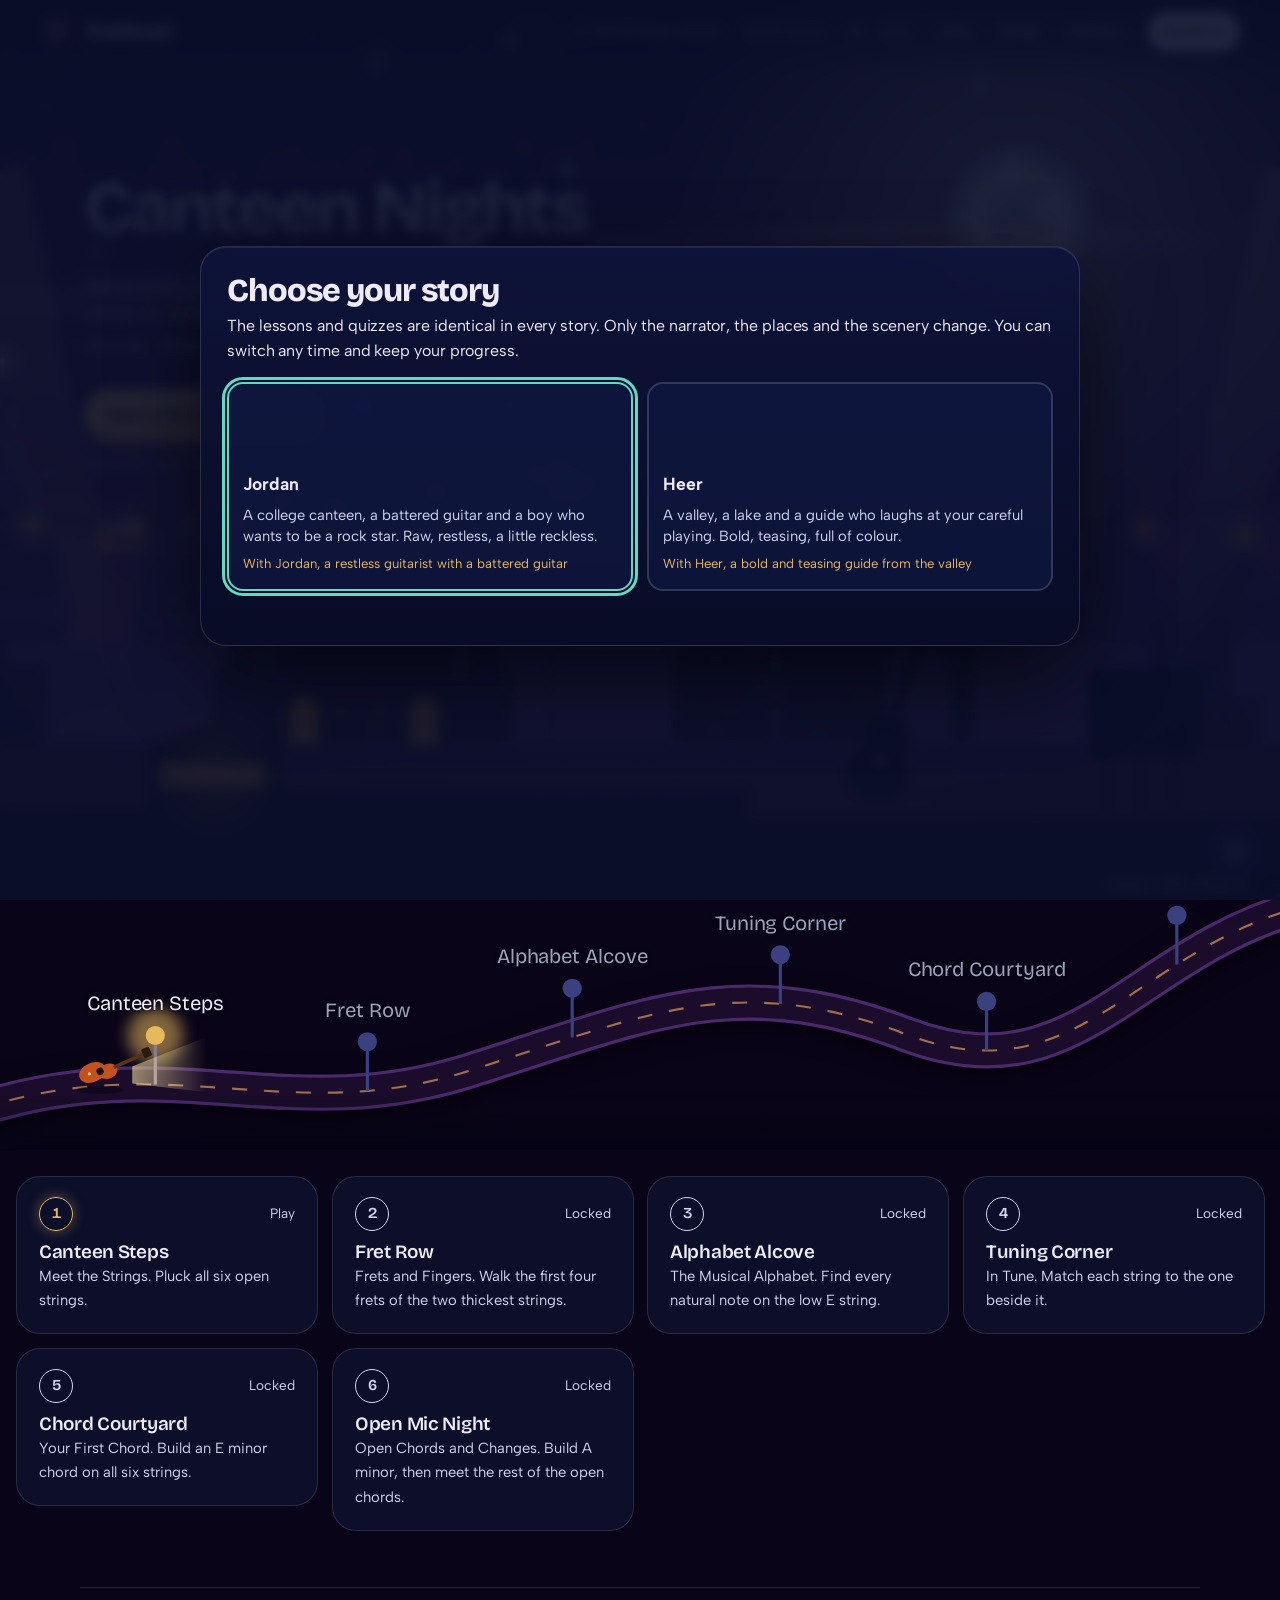
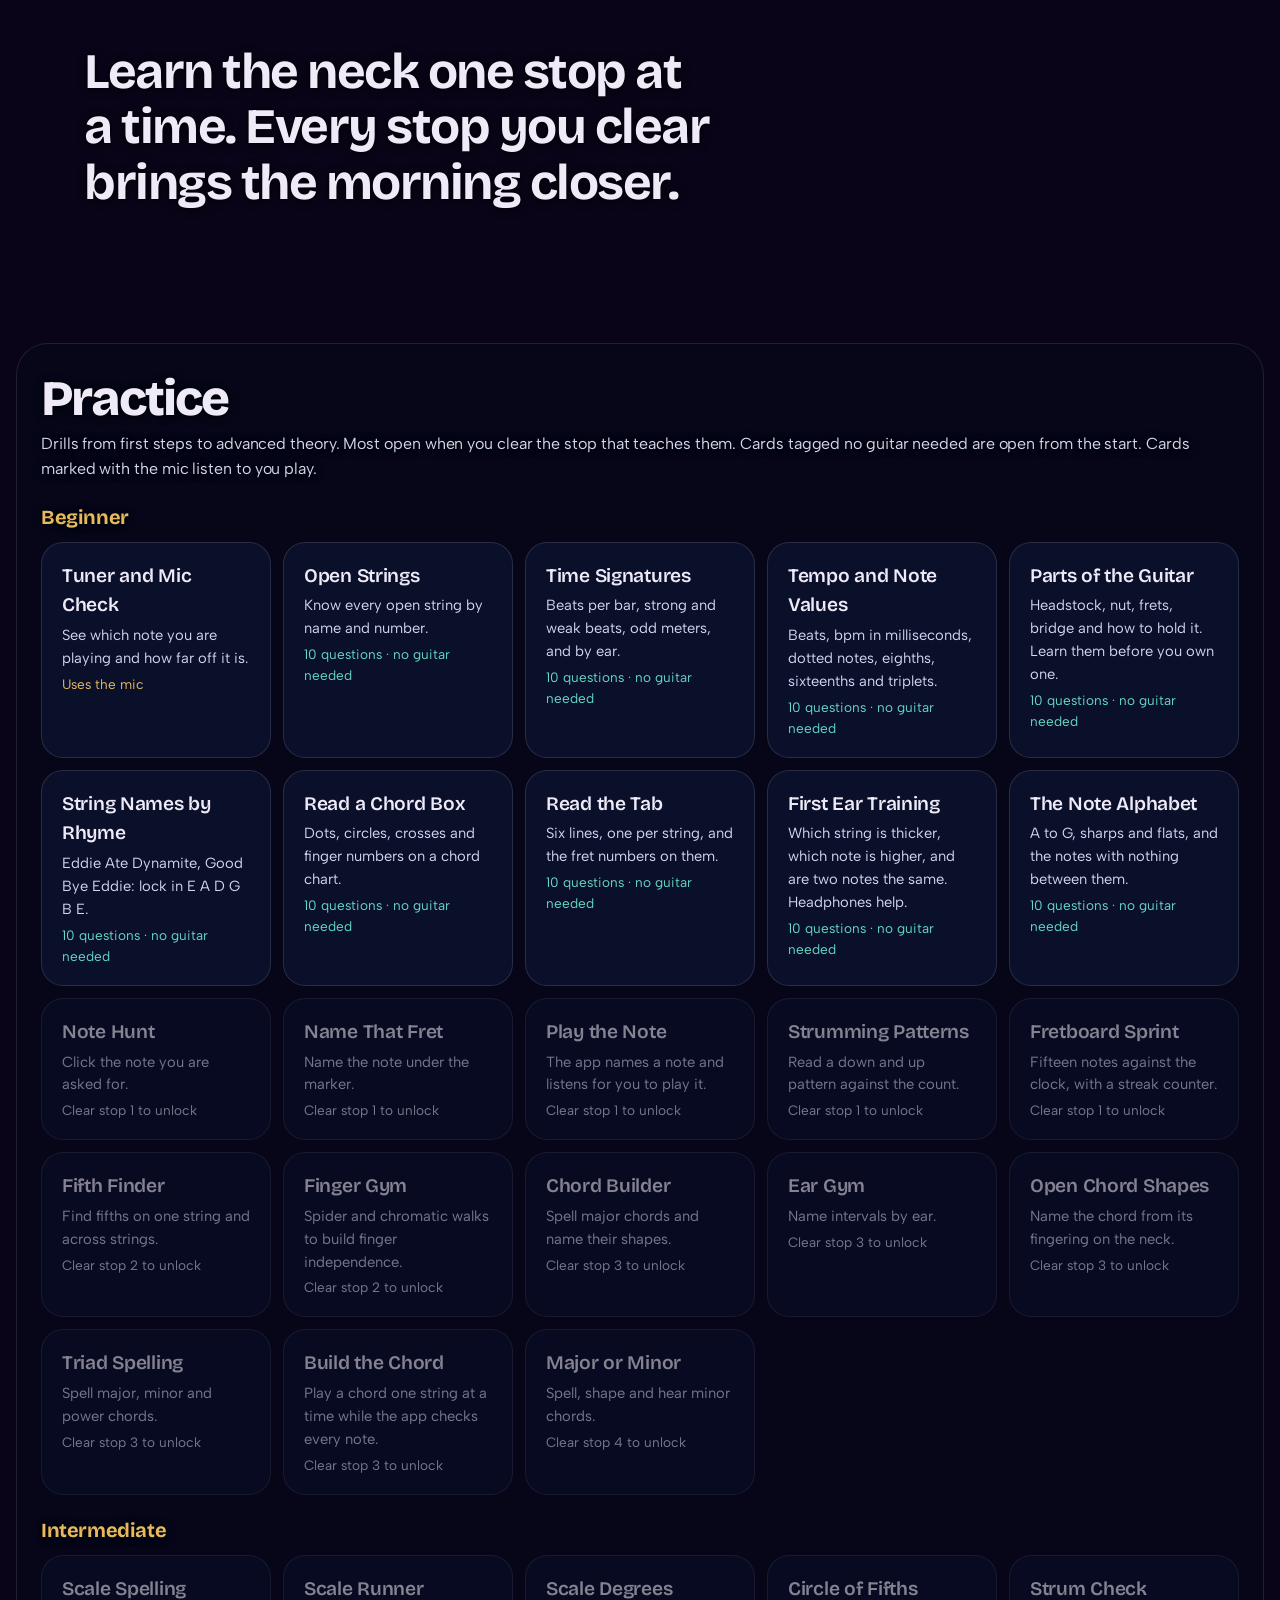
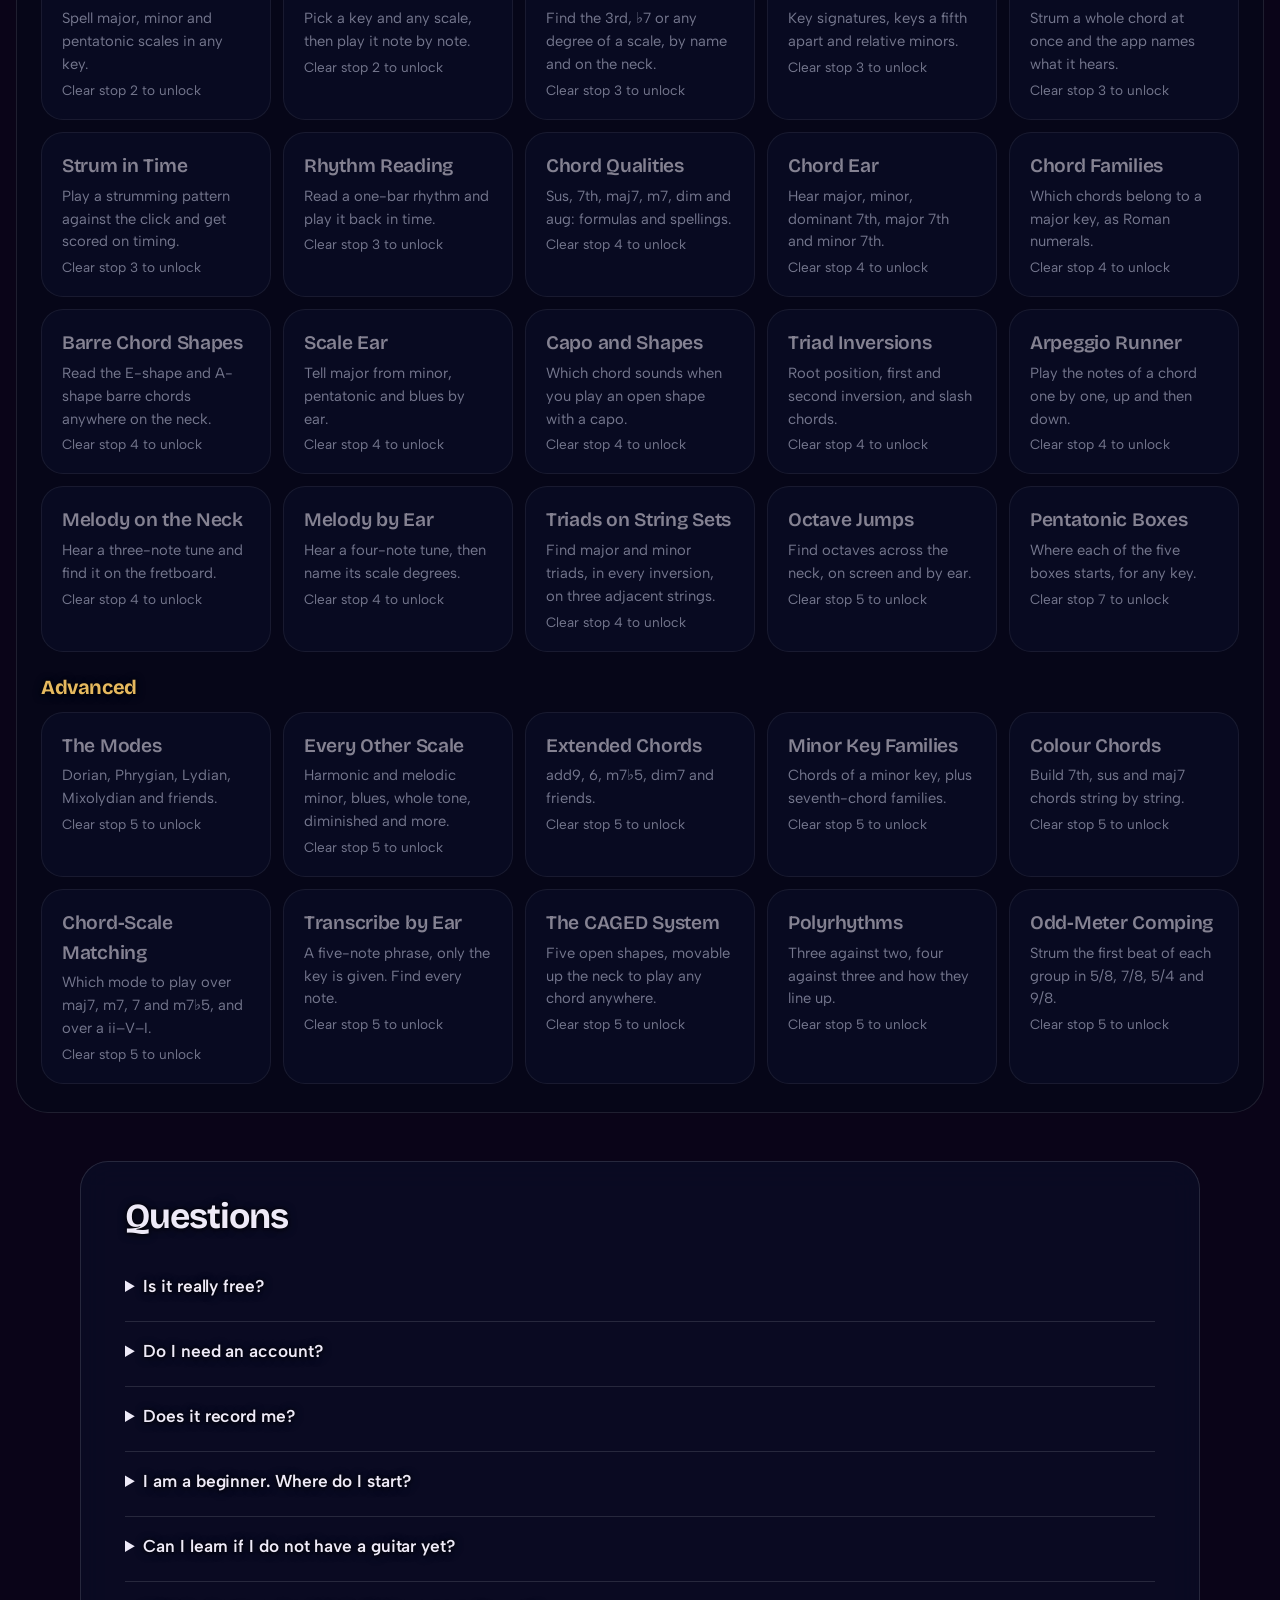
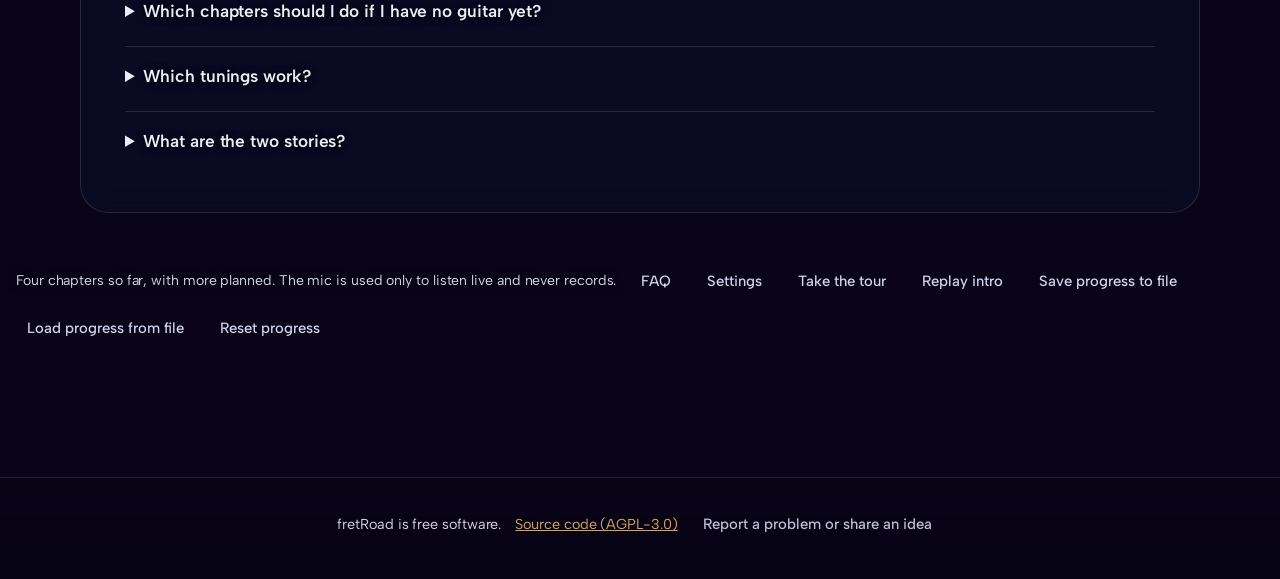
==== commit 94b3c45f: "Add no-guitar drills to Practice and FAQ on which chapters to learn first - Six Beginner practice ca" ====
--- a/index.html
+++ b/index.html
@@ -9,9 +9,9 @@
 <link rel="icon" href="assets/favicon.svg" type="image/svg+xml">
 <link rel="preload" href="fonts/bricolage-grotesque-latin-wght-normal.woff2" as="font" type="font/woff2" crossorigin>
 <link rel="preload" href="fonts/albert-sans-latin-wght-normal.woff2" as="font" type="font/woff2" crossorigin>
-<link rel="stylesheet" href="css/style.css?v=20261102b">
-<link rel="stylesheet" href="css/songs.css?v=20261102b">
-<link rel="stylesheet" href="css/redesign.css?v=20261102b">
+<link rel="stylesheet" href="css/style.css?v=20261102c">
+<link rel="stylesheet" href="css/songs.css?v=20261102c">
+<link rel="stylesheet" href="css/redesign.css?v=20261102c">
 </head>
 <!-- fretRoad. Copyright (C) 2026 Tanmay Chandavarkar. Free software under the GNU AGPL-3.0; source: https://github.com/tanmayhc7/FretRoad -->
 <body><a class="skip" href="#stoplist">Skip to the stops</a><div id="skybg"><canvas id="sky"></canvas></div>
@@ -103,7 +103,7 @@
     <section class="tagline" aria-label="About fretRoad"><p data-reveal>Learn the neck one stop at a time. Every stop you clear brings the morning closer.</p></section>
     <div class="practice">
       <h2>Practice</h2>
-      <p style="color:var(--haze);margin-top:6px">Drills from first steps to advanced theory. Each opens when you clear the stop that teaches it. Cards marked with the mic listen to you play.</p>
+      <p style="color:var(--haze);margin-top:6px">Drills from first steps to advanced theory. Most open when you clear the stop that teaches them. Cards tagged no guitar needed are open from the start. Cards marked with the mic listen to you play.</p>
       <div id="mods"></div>
     </div>
     <section class="faq" id="faq" aria-labelledby="faqH">
@@ -112,7 +112,8 @@
       <details><summary>Do I need an account?</summary><p>No. Progress is saved on your device. Players each get their own save, and you can back up to a file from Settings.</p></details>
       <details><summary>Does it record me?</summary><p>No. The mic only listens live and never records.</p></details>
       <details><summary>I am a beginner. Where do I start?</summary><p>Start with the First Steps chapter. It covers strings, frets, note names, tuning and your first chords before Chapter 1.</p></details>
-      <details><summary>Can I learn if I do not have a guitar yet?</summary><p>Yes. Every stop, puzzle and quiz runs on the on-screen fretboard, so you can learn the string names, note names, the octave and fifth patterns and the chord shapes without an instrument. The practice cards that ask you to name or find notes, the ear training, the metronome and the Sandbox work the same way. Only the cards marked with the mic, and the finger exercises, need a guitar, and you can come back to those once you have one.</p></details>
+      <details><summary>Can I learn if I do not have a guitar yet?</summary><p>Yes. Every stop, puzzle and quiz runs on the on-screen fretboard, so you can learn the string names, note names, the octave and fifth patterns and the chord shapes without an instrument. In Practice, the Beginner cards tagged "no guitar needed" are built for this: Parts of the Guitar, String Names by Rhyme, Read a Chord Box, Read the Tab, First Ear Training and The Note Alphabet. Only the cards that use the mic, and the finger exercises, need a guitar, and you can come back to those once you have one.</p></details>
+      <details><summary>Which chapters should I do if I have no guitar yet?</summary><p>Start with First Steps (the Basics tab): it explains the parts of the guitar, the strings, the frets, note names, tuning, chord boxes and tab, and the quizzes work with no instrument. Then do the no-guitar cards in Practice. Chapter 1 teaches the neck itself and works fine on screen, so move on to it next. Chapters 2 to 4 (the pentatonic box, the seven-note scales and sliding chord shapes) are easier once you can try the shapes on a real guitar, but you can still pass them on the screen. Save the mic cards for when you have a guitar.</p></details>
       <details><summary>Which tunings work?</summary><p>Standard tuning and DADGAD.</p></details>
       <details><summary>What are the two stories?</summary><p>Jordan, a restless guitarist walking you from a college canteen to a big stage, and Heer, a bold guide taking you around a valley lake as the sun comes up. Both are unofficial tributes to the film Rockstar. The fretboard lessons are the same in each.</p></details>
     </section>
@@ -298,63 +299,64 @@
 </div>
 <div id="toastHost" aria-live="polite"></div>
 
-<script src="js/core.js?v=20261102b"></script>
-<script src="js/prefs.js?v=20261102b"></script>
-<script src="js/audio.js?v=20261102b"></script>
-<script src="js/fretboard.js?v=20261102b"></script>
-<script src="js/story-core.js?v=20261102b"></script>
-<script src="js/world/world-core.js?v=20261102b"></script>
-<script src="js/world/dawn.js?v=20261102b"></script>
-<script src="js/world/detail.js?v=20261102b"></script>
-<script src="js/world/atmos.js?v=20261102b"></script>
-<script src="js/world/delhi.js?v=20261102b"></script>
-<script src="js/world/valley.js?v=20261102b"></script>
-<script src="js/stories/jordan.js?v=20261102b"></script>
-<script src="js/stories/heer.js?v=20261102b"></script>
-<script src="js/levels-ch1.js?v=20261102b"></script>
-<script src="js/level-tools.js?v=20261102b"></script>
-<script src="js/levels-ch2.js?v=20261102b"></script>
-<script src="js/levels-ch3.js?v=20261102b"></script>
-<script src="js/levels-ch4.js?v=20261102b"></script>
-<script src="js/levels-basics.js?v=20261102b"></script>
-<script src="js/chapters.js?v=20261102b"></script>
-<script src="js/quiz-bank.js?v=20261102b"></script>
-<script src="js/quiz-bank-2.js?v=20261102b"></script>
-<script src="js/quiz-ui.js?v=20261102b"></script>
-<script src="js/views.js?v=20261102b"></script>
-<script src="js/theory.js?v=20261102b"></script>
-<script src="js/quiz-basics.js?v=20261102b"></script>
-<script src="js/drills.js?v=20261102b"></script>
-<script src="js/drills-more.js?v=20261102b"></script>
-<script src="js/drills-extra.js?v=20261102b"></script>
-<script src="js/rhythm.js?v=20261102b"></script>
-<script src="js/metronome.js?v=20261102b"></script>
-<script src="js/mic.js?v=20261102b"></script>
-<script src="js/songs/chords.js?v=20261102b"></script>
-<script src="js/songs/chart.js?v=20261102b"></script>
-<script src="js/songs/ocr.js?v=20261102b"></script>
-<script src="js/songs/diagram.js?v=20261102b"></script>
-<script src="js/songs/backing.js?v=20261102b"></script>
-<script src="js/songs/listen.js?v=20261102b"></script>
-<script src="js/songs/songs-ui.js?v=20261102b"></script>
-<script src="js/songs/jam-ui.js?v=20261102b"></script>
-<script src="js/songs/analysis.js?v=20261102b"></script>
-<script src="js/songs/recording.js?v=20261102b"></script>
-<script src="js/ai/ai.js?v=20261102b"></script>
-<script src="js/ai/riff.js?v=20261102b"></script>
-<script src="js/finder.js?v=20261102b"></script>
-<script src="js/songs/tunings.js?v=20261102b"></script>
-<script src="js/ai/ai-ui.js?v=20261102b"></script>
-<script src="js/play.js?v=20261102b"></script>
-<script src="js/finger-ex.js?v=20261102b"></script>
-<script src="js/profiles.js?v=20261102b"></script>
-<script src="js/warmup.js?v=20261102b"></script>
-<script src="js/tour.js?v=20261102b"></script>
-<script src="js/tester.js?v=20261102b"></script>
-<script src="js/feedback.js?v=20261102b"></script>
-<script src="js/backup.js?v=20261102b"></script>
-<script src="js/cast.js?v=20261102b"></script>
-<script src="js/landing.js?v=20261102b"></script>
-<script src="js/main.js?v=20261102b"></script>
+<script src="js/core.js?v=20261102c"></script>
+<script src="js/prefs.js?v=20261102c"></script>
+<script src="js/audio.js?v=20261102c"></script>
+<script src="js/fretboard.js?v=20261102c"></script>
+<script src="js/story-core.js?v=20261102c"></script>
+<script src="js/world/world-core.js?v=20261102c"></script>
+<script src="js/world/dawn.js?v=20261102c"></script>
+<script src="js/world/detail.js?v=20261102c"></script>
+<script src="js/world/atmos.js?v=20261102c"></script>
+<script src="js/world/delhi.js?v=20261102c"></script>
+<script src="js/world/valley.js?v=20261102c"></script>
+<script src="js/stories/jordan.js?v=20261102c"></script>
+<script src="js/stories/heer.js?v=20261102c"></script>
+<script src="js/levels-ch1.js?v=20261102c"></script>
+<script src="js/level-tools.js?v=20261102c"></script>
+<script src="js/levels-ch2.js?v=20261102c"></script>
+<script src="js/levels-ch3.js?v=20261102c"></script>
+<script src="js/levels-ch4.js?v=20261102c"></script>
+<script src="js/levels-basics.js?v=20261102c"></script>
+<script src="js/chapters.js?v=20261102c"></script>
+<script src="js/quiz-bank.js?v=20261102c"></script>
+<script src="js/quiz-bank-2.js?v=20261102c"></script>
+<script src="js/quiz-ui.js?v=20261102c"></script>
+<script src="js/views.js?v=20261102c"></script>
+<script src="js/theory.js?v=20261102c"></script>
+<script src="js/quiz-basics.js?v=20261102c"></script>
+<script src="js/drills.js?v=20261102c"></script>
+<script src="js/drills-more.js?v=20261102c"></script>
+<script src="js/drills-extra.js?v=20261102c"></script>
+<script src="js/drills-noguitar.js?v=20261102c"></script>
+<script src="js/rhythm.js?v=20261102c"></script>
+<script src="js/metronome.js?v=20261102c"></script>
+<script src="js/mic.js?v=20261102c"></script>
+<script src="js/songs/chords.js?v=20261102c"></script>
+<script src="js/songs/chart.js?v=20261102c"></script>
+<script src="js/songs/ocr.js?v=20261102c"></script>
+<script src="js/songs/diagram.js?v=20261102c"></script>
+<script src="js/songs/backing.js?v=20261102c"></script>
+<script src="js/songs/listen.js?v=20261102c"></script>
+<script src="js/songs/songs-ui.js?v=20261102c"></script>
+<script src="js/songs/jam-ui.js?v=20261102c"></script>
+<script src="js/songs/analysis.js?v=20261102c"></script>
+<script src="js/songs/recording.js?v=20261102c"></script>
+<script src="js/ai/ai.js?v=20261102c"></script>
+<script src="js/ai/riff.js?v=20261102c"></script>
+<script src="js/finder.js?v=20261102c"></script>
+<script src="js/songs/tunings.js?v=20261102c"></script>
+<script src="js/ai/ai-ui.js?v=20261102c"></script>
+<script src="js/play.js?v=20261102c"></script>
+<script src="js/finger-ex.js?v=20261102c"></script>
+<script src="js/profiles.js?v=20261102c"></script>
+<script src="js/warmup.js?v=20261102c"></script>
+<script src="js/tour.js?v=20261102c"></script>
+<script src="js/tester.js?v=20261102c"></script>
+<script src="js/feedback.js?v=20261102c"></script>
+<script src="js/backup.js?v=20261102c"></script>
+<script src="js/cast.js?v=20261102c"></script>
+<script src="js/landing.js?v=20261102c"></script>
+<script src="js/main.js?v=20261102c"></script>
 </body>
 </html>
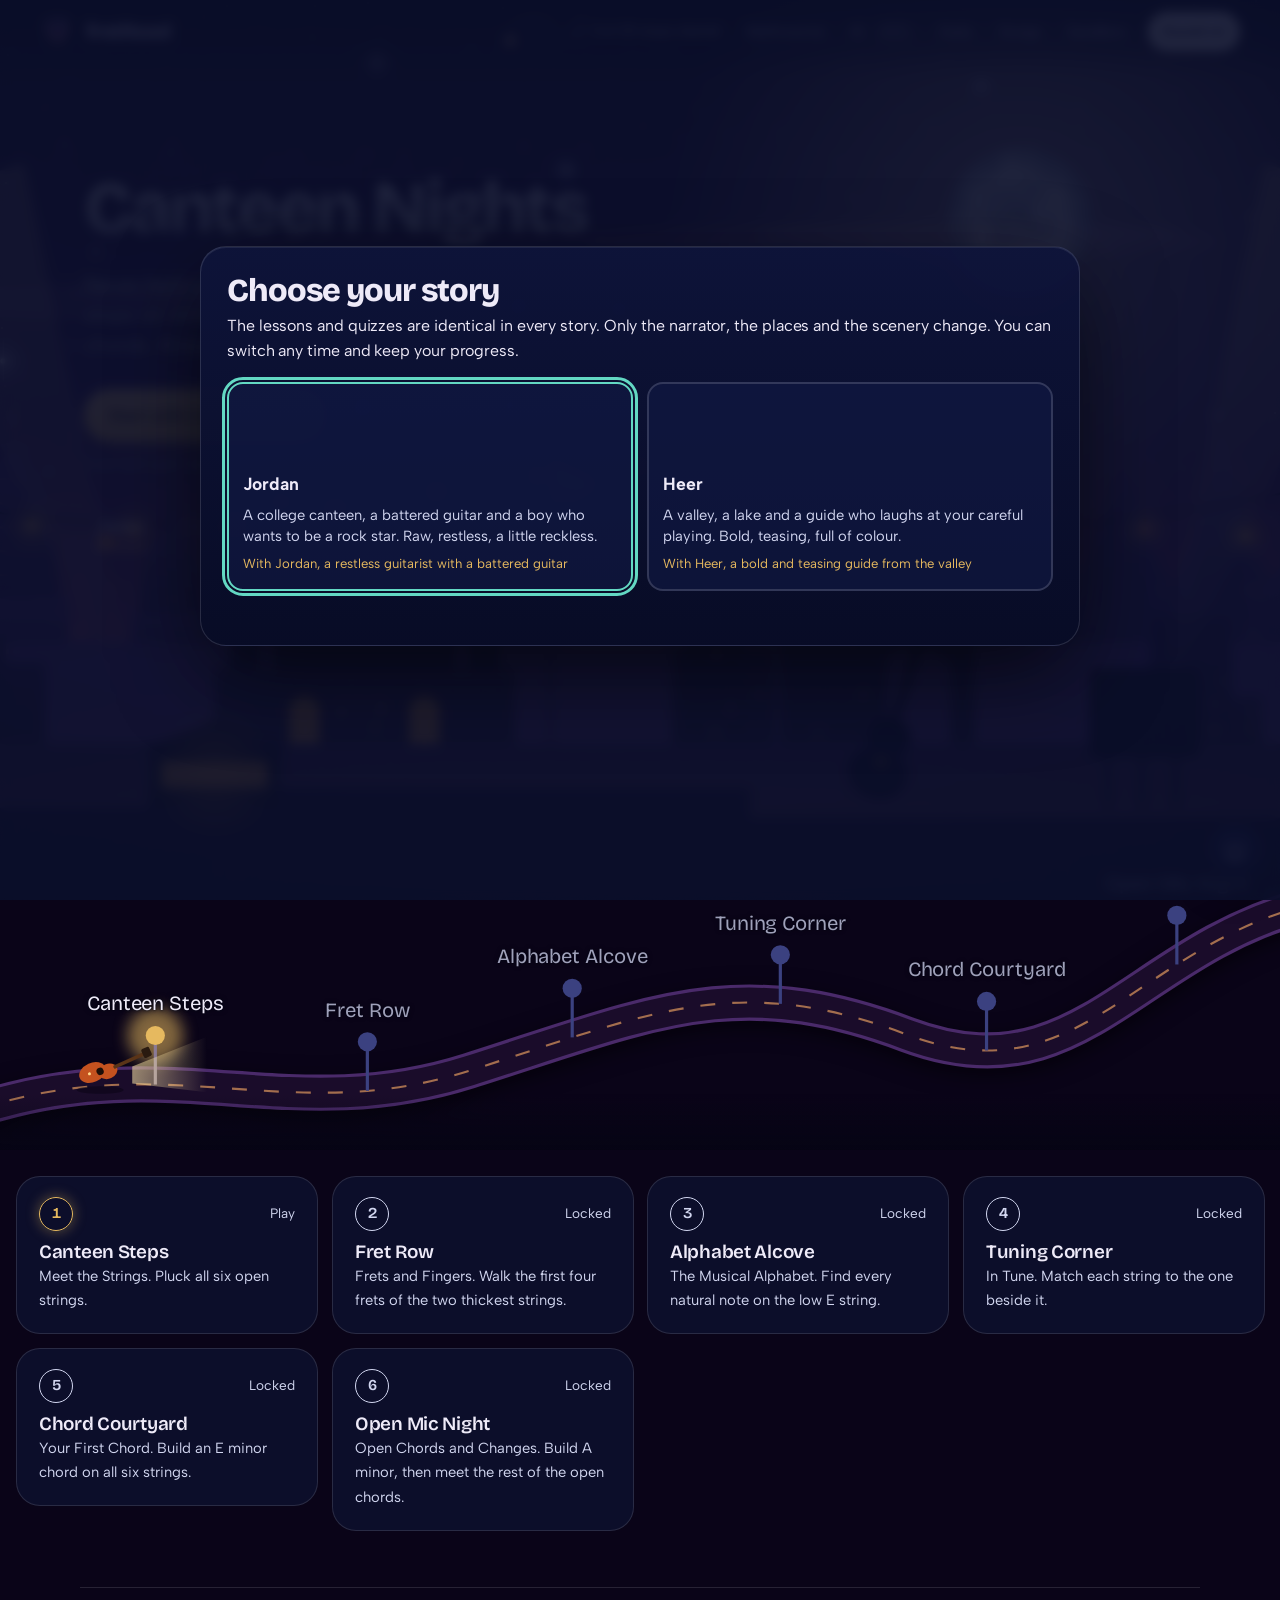
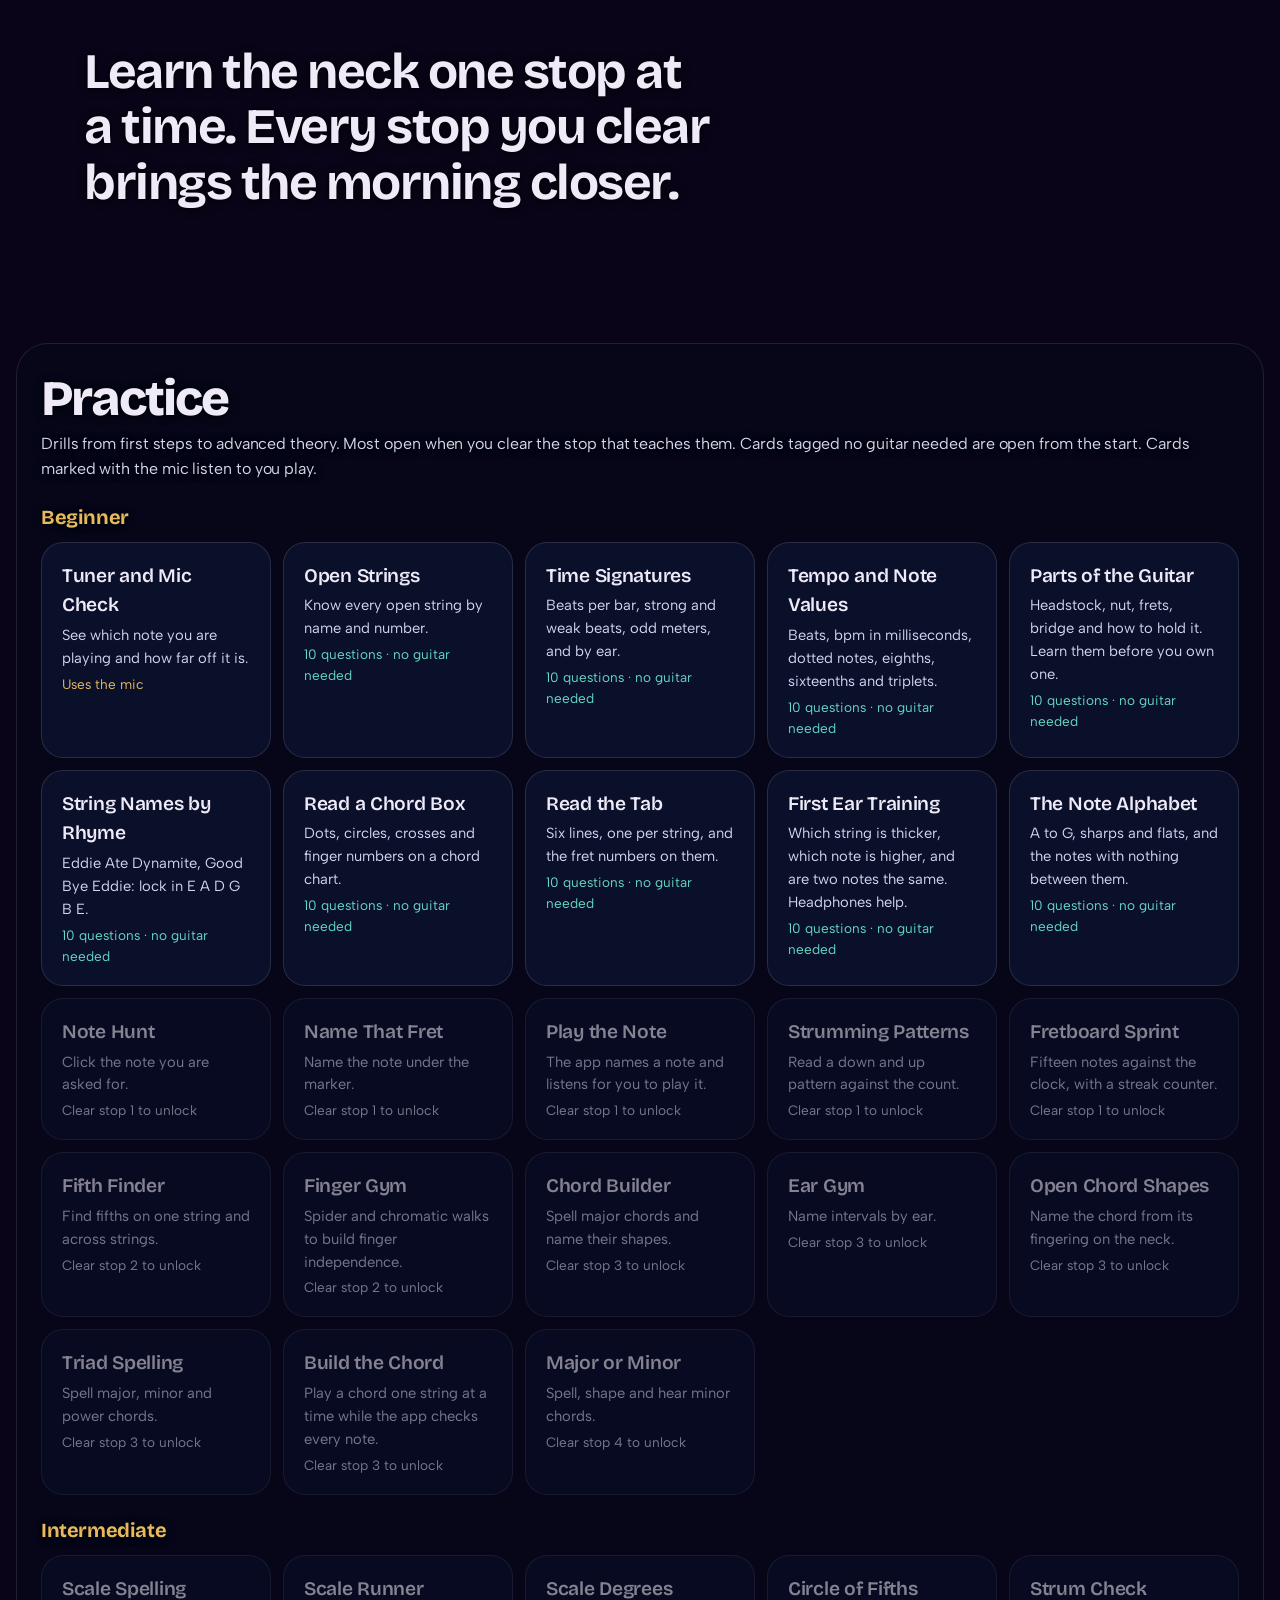
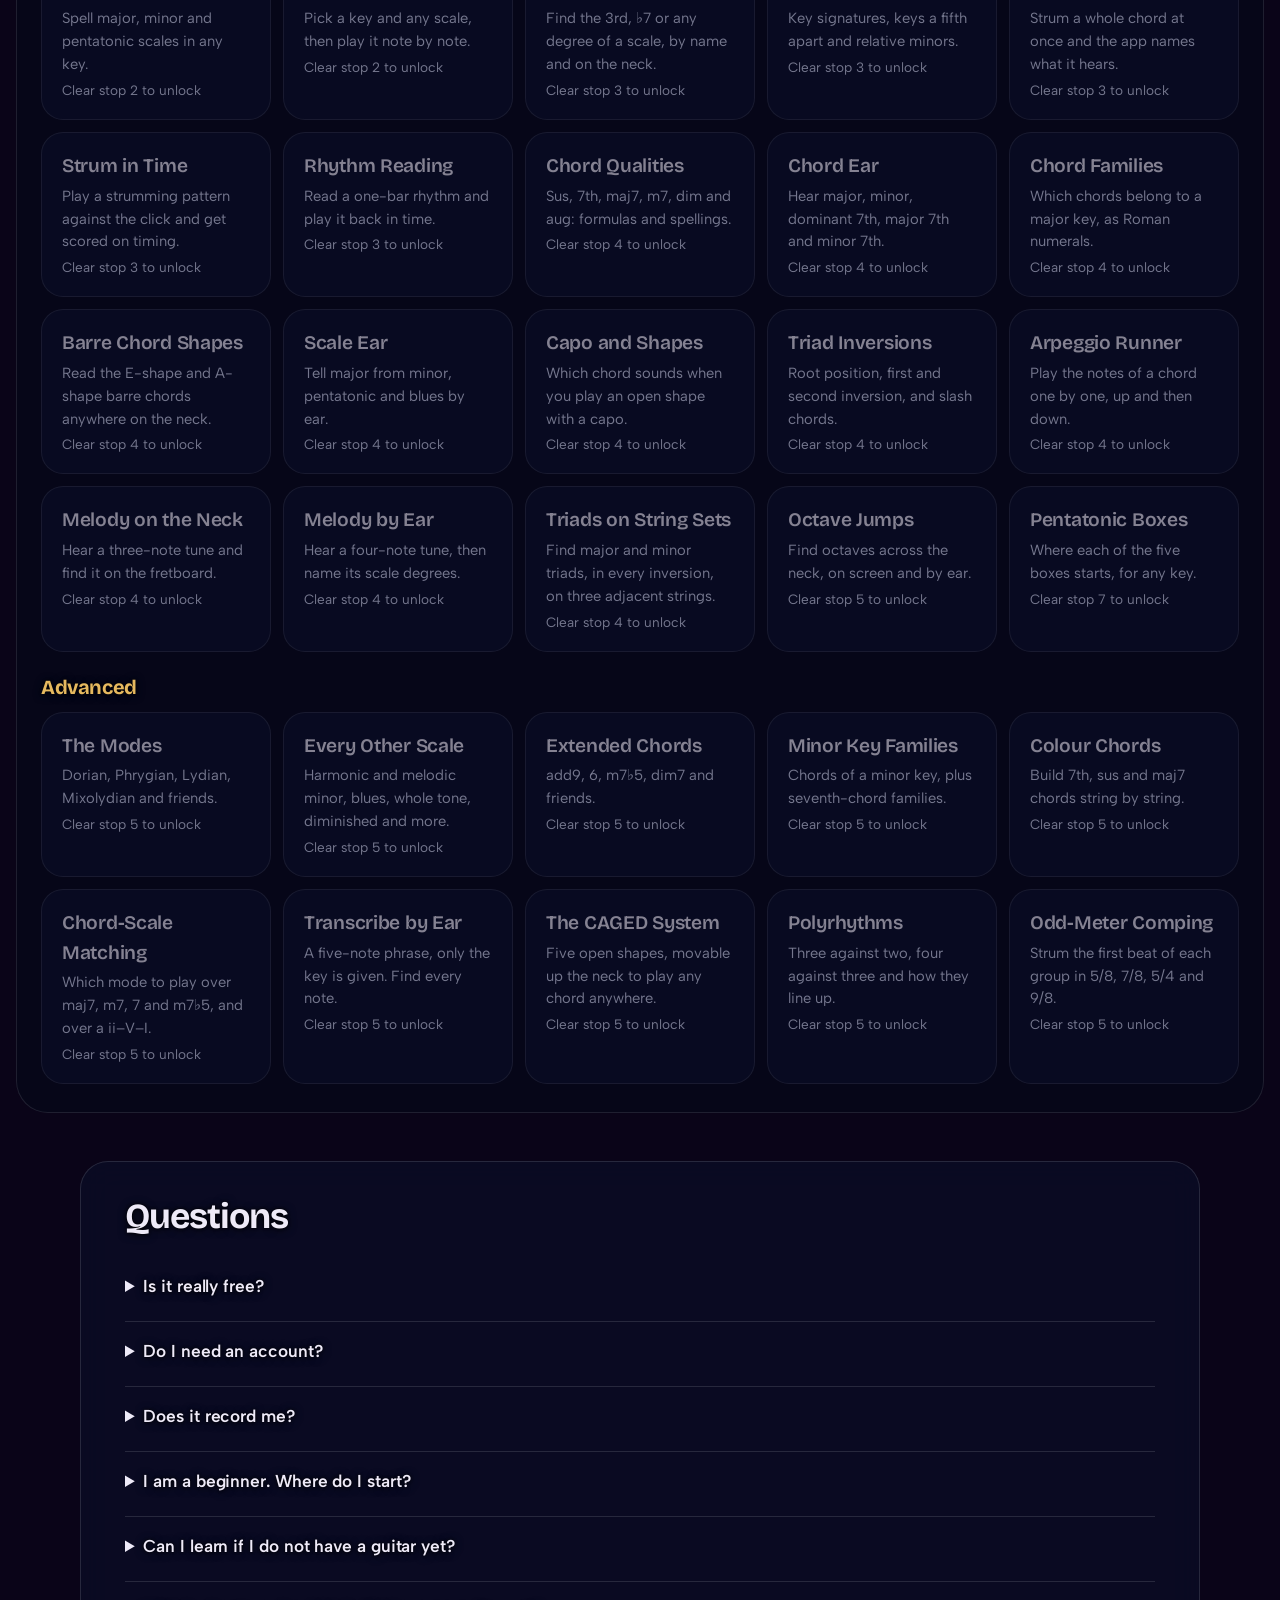
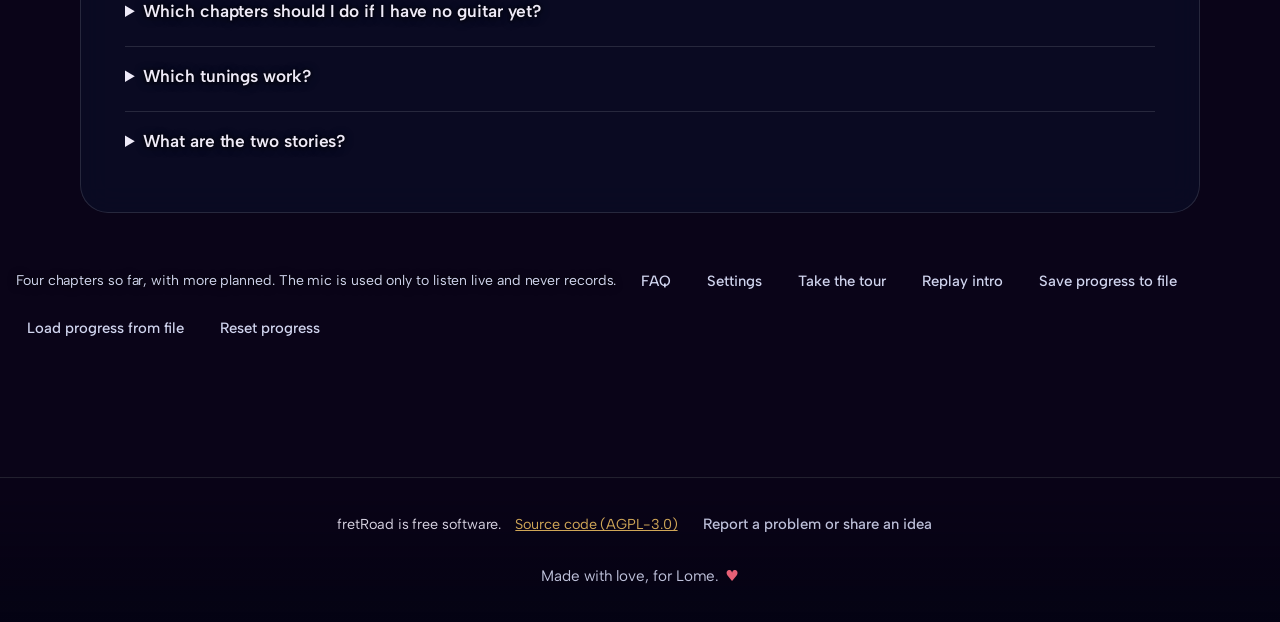
==== commit 638a1811: "Dedicate the page to Lome: a centered line under the footer - Footer line: Made with love, for Lome." ====
--- a/index.html
+++ b/index.html
@@ -9,9 +9,9 @@
 <link rel="icon" href="assets/favicon.svg" type="image/svg+xml">
 <link rel="preload" href="fonts/bricolage-grotesque-latin-wght-normal.woff2" as="font" type="font/woff2" crossorigin>
 <link rel="preload" href="fonts/albert-sans-latin-wght-normal.woff2" as="font" type="font/woff2" crossorigin>
-<link rel="stylesheet" href="css/style.css?v=20261102c">
-<link rel="stylesheet" href="css/songs.css?v=20261102c">
-<link rel="stylesheet" href="css/redesign.css?v=20261102c">
+<link rel="stylesheet" href="css/style.css?v=20261102d">
+<link rel="stylesheet" href="css/songs.css?v=20261102d">
+<link rel="stylesheet" href="css/redesign.css?v=20261102d">
 </head>
 <!-- fretRoad. Copyright (C) 2026 Tanmay Chandavarkar. Free software under the GNU AGPL-3.0; source: https://github.com/tanmayhc7/FretRoad -->
 <body><a class="skip" href="#stoplist">Skip to the stops</a><div id="skybg"><canvas id="sky"></canvas></div>
@@ -273,7 +273,7 @@
     <div class="row"><button class="btn quiet" id="storyClose">Close</button></div>
   </div>
 </div>
-<footer class="fbfoot" id="fbFoot"><span>fretRoad is free software.</span> <a href="https://github.com/tanmayhc7/FretRoad" target="_blank" rel="noopener">Source code (AGPL-3.0)</a> <button class="btn quiet" id="fbOpen">Report a problem or share an idea</button></footer>
+<footer class="fbfoot" id="fbFoot"><span>fretRoad is free software.</span> <a href="https://github.com/tanmayhc7/FretRoad" target="_blank" rel="noopener">Source code (AGPL-3.0)</a> <button class="btn quiet" id="fbOpen">Report a problem or share an idea</button><p class="dedication">Made with love, for Lome. <span aria-hidden="true">♥</span></p></footer>
 <div class="overlay" id="fbOverlay" hidden role="dialog" aria-label="Send feedback">
   <div class="storybox fbbox">
     <h2>Report a problem or share an idea</h2>
@@ -299,64 +299,64 @@
 </div>
 <div id="toastHost" aria-live="polite"></div>
 
-<script src="js/core.js?v=20261102c"></script>
-<script src="js/prefs.js?v=20261102c"></script>
-<script src="js/audio.js?v=20261102c"></script>
-<script src="js/fretboard.js?v=20261102c"></script>
-<script src="js/story-core.js?v=20261102c"></script>
-<script src="js/world/world-core.js?v=20261102c"></script>
-<script src="js/world/dawn.js?v=20261102c"></script>
-<script src="js/world/detail.js?v=20261102c"></script>
-<script src="js/world/atmos.js?v=20261102c"></script>
-<script src="js/world/delhi.js?v=20261102c"></script>
-<script src="js/world/valley.js?v=20261102c"></script>
-<script src="js/stories/jordan.js?v=20261102c"></script>
-<script src="js/stories/heer.js?v=20261102c"></script>
-<script src="js/levels-ch1.js?v=20261102c"></script>
-<script src="js/level-tools.js?v=20261102c"></script>
-<script src="js/levels-ch2.js?v=20261102c"></script>
-<script src="js/levels-ch3.js?v=20261102c"></script>
-<script src="js/levels-ch4.js?v=20261102c"></script>
-<script src="js/levels-basics.js?v=20261102c"></script>
-<script src="js/chapters.js?v=20261102c"></script>
-<script src="js/quiz-bank.js?v=20261102c"></script>
-<script src="js/quiz-bank-2.js?v=20261102c"></script>
-<script src="js/quiz-ui.js?v=20261102c"></script>
-<script src="js/views.js?v=20261102c"></script>
-<script src="js/theory.js?v=20261102c"></script>
-<script src="js/quiz-basics.js?v=20261102c"></script>
-<script src="js/drills.js?v=20261102c"></script>
-<script src="js/drills-more.js?v=20261102c"></script>
-<script src="js/drills-extra.js?v=20261102c"></script>
-<script src="js/drills-noguitar.js?v=20261102c"></script>
-<script src="js/rhythm.js?v=20261102c"></script>
-<script src="js/metronome.js?v=20261102c"></script>
-<script src="js/mic.js?v=20261102c"></script>
-<script src="js/songs/chords.js?v=20261102c"></script>
-<script src="js/songs/chart.js?v=20261102c"></script>
-<script src="js/songs/ocr.js?v=20261102c"></script>
-<script src="js/songs/diagram.js?v=20261102c"></script>
-<script src="js/songs/backing.js?v=20261102c"></script>
-<script src="js/songs/listen.js?v=20261102c"></script>
-<script src="js/songs/songs-ui.js?v=20261102c"></script>
-<script src="js/songs/jam-ui.js?v=20261102c"></script>
-<script src="js/songs/analysis.js?v=20261102c"></script>
-<script src="js/songs/recording.js?v=20261102c"></script>
-<script src="js/ai/ai.js?v=20261102c"></script>
-<script src="js/ai/riff.js?v=20261102c"></script>
-<script src="js/finder.js?v=20261102c"></script>
-<script src="js/songs/tunings.js?v=20261102c"></script>
-<script src="js/ai/ai-ui.js?v=20261102c"></script>
-<script src="js/play.js?v=20261102c"></script>
-<script src="js/finger-ex.js?v=20261102c"></script>
-<script src="js/profiles.js?v=20261102c"></script>
-<script src="js/warmup.js?v=20261102c"></script>
-<script src="js/tour.js?v=20261102c"></script>
-<script src="js/tester.js?v=20261102c"></script>
-<script src="js/feedback.js?v=20261102c"></script>
-<script src="js/backup.js?v=20261102c"></script>
-<script src="js/cast.js?v=20261102c"></script>
-<script src="js/landing.js?v=20261102c"></script>
-<script src="js/main.js?v=20261102c"></script>
+<script src="js/core.js?v=20261102d"></script>
+<script src="js/prefs.js?v=20261102d"></script>
+<script src="js/audio.js?v=20261102d"></script>
+<script src="js/fretboard.js?v=20261102d"></script>
+<script src="js/story-core.js?v=20261102d"></script>
+<script src="js/world/world-core.js?v=20261102d"></script>
+<script src="js/world/dawn.js?v=20261102d"></script>
+<script src="js/world/detail.js?v=20261102d"></script>
+<script src="js/world/atmos.js?v=20261102d"></script>
+<script src="js/world/delhi.js?v=20261102d"></script>
+<script src="js/world/valley.js?v=20261102d"></script>
+<script src="js/stories/jordan.js?v=20261102d"></script>
+<script src="js/stories/heer.js?v=20261102d"></script>
+<script src="js/levels-ch1.js?v=20261102d"></script>
+<script src="js/level-tools.js?v=20261102d"></script>
+<script src="js/levels-ch2.js?v=20261102d"></script>
+<script src="js/levels-ch3.js?v=20261102d"></script>
+<script src="js/levels-ch4.js?v=20261102d"></script>
+<script src="js/levels-basics.js?v=20261102d"></script>
+<script src="js/chapters.js?v=20261102d"></script>
+<script src="js/quiz-bank.js?v=20261102d"></script>
+<script src="js/quiz-bank-2.js?v=20261102d"></script>
+<script src="js/quiz-ui.js?v=20261102d"></script>
+<script src="js/views.js?v=20261102d"></script>
+<script src="js/theory.js?v=20261102d"></script>
+<script src="js/quiz-basics.js?v=20261102d"></script>
+<script src="js/drills.js?v=20261102d"></script>
+<script src="js/drills-more.js?v=20261102d"></script>
+<script src="js/drills-extra.js?v=20261102d"></script>
+<script src="js/drills-noguitar.js?v=20261102d"></script>
+<script src="js/rhythm.js?v=20261102d"></script>
+<script src="js/metronome.js?v=20261102d"></script>
+<script src="js/mic.js?v=20261102d"></script>
+<script src="js/songs/chords.js?v=20261102d"></script>
+<script src="js/songs/chart.js?v=20261102d"></script>
+<script src="js/songs/ocr.js?v=20261102d"></script>
+<script src="js/songs/diagram.js?v=20261102d"></script>
+<script src="js/songs/backing.js?v=20261102d"></script>
+<script src="js/songs/listen.js?v=20261102d"></script>
+<script src="js/songs/songs-ui.js?v=20261102d"></script>
+<script src="js/songs/jam-ui.js?v=20261102d"></script>
+<script src="js/songs/analysis.js?v=20261102d"></script>
+<script src="js/songs/recording.js?v=20261102d"></script>
+<script src="js/ai/ai.js?v=20261102d"></script>
+<script src="js/ai/riff.js?v=20261102d"></script>
+<script src="js/finder.js?v=20261102d"></script>
+<script src="js/songs/tunings.js?v=20261102d"></script>
+<script src="js/ai/ai-ui.js?v=20261102d"></script>
+<script src="js/play.js?v=20261102d"></script>
+<script src="js/finger-ex.js?v=20261102d"></script>
+<script src="js/profiles.js?v=20261102d"></script>
+<script src="js/warmup.js?v=20261102d"></script>
+<script src="js/tour.js?v=20261102d"></script>
+<script src="js/tester.js?v=20261102d"></script>
+<script src="js/feedback.js?v=20261102d"></script>
+<script src="js/backup.js?v=20261102d"></script>
+<script src="js/cast.js?v=20261102d"></script>
+<script src="js/landing.js?v=20261102d"></script>
+<script src="js/main.js?v=20261102d"></script>
 </body>
 </html>
--- a/css/redesign.css
+++ b/css/redesign.css
@@ -176,3 +176,6 @@
 body[data-world="valley"]{background:#03101a}
 
 body[data-world="delhi"]{background:#0a0418}
+
+.fbfoot .dedication{flex-basis:100%;margin:6px 0 0;text-align:center;font-size:.95rem;color:var(--haze,#a9a8cf)}
+.fbfoot .dedication span{color:#ff6b81;margin-left:2px}
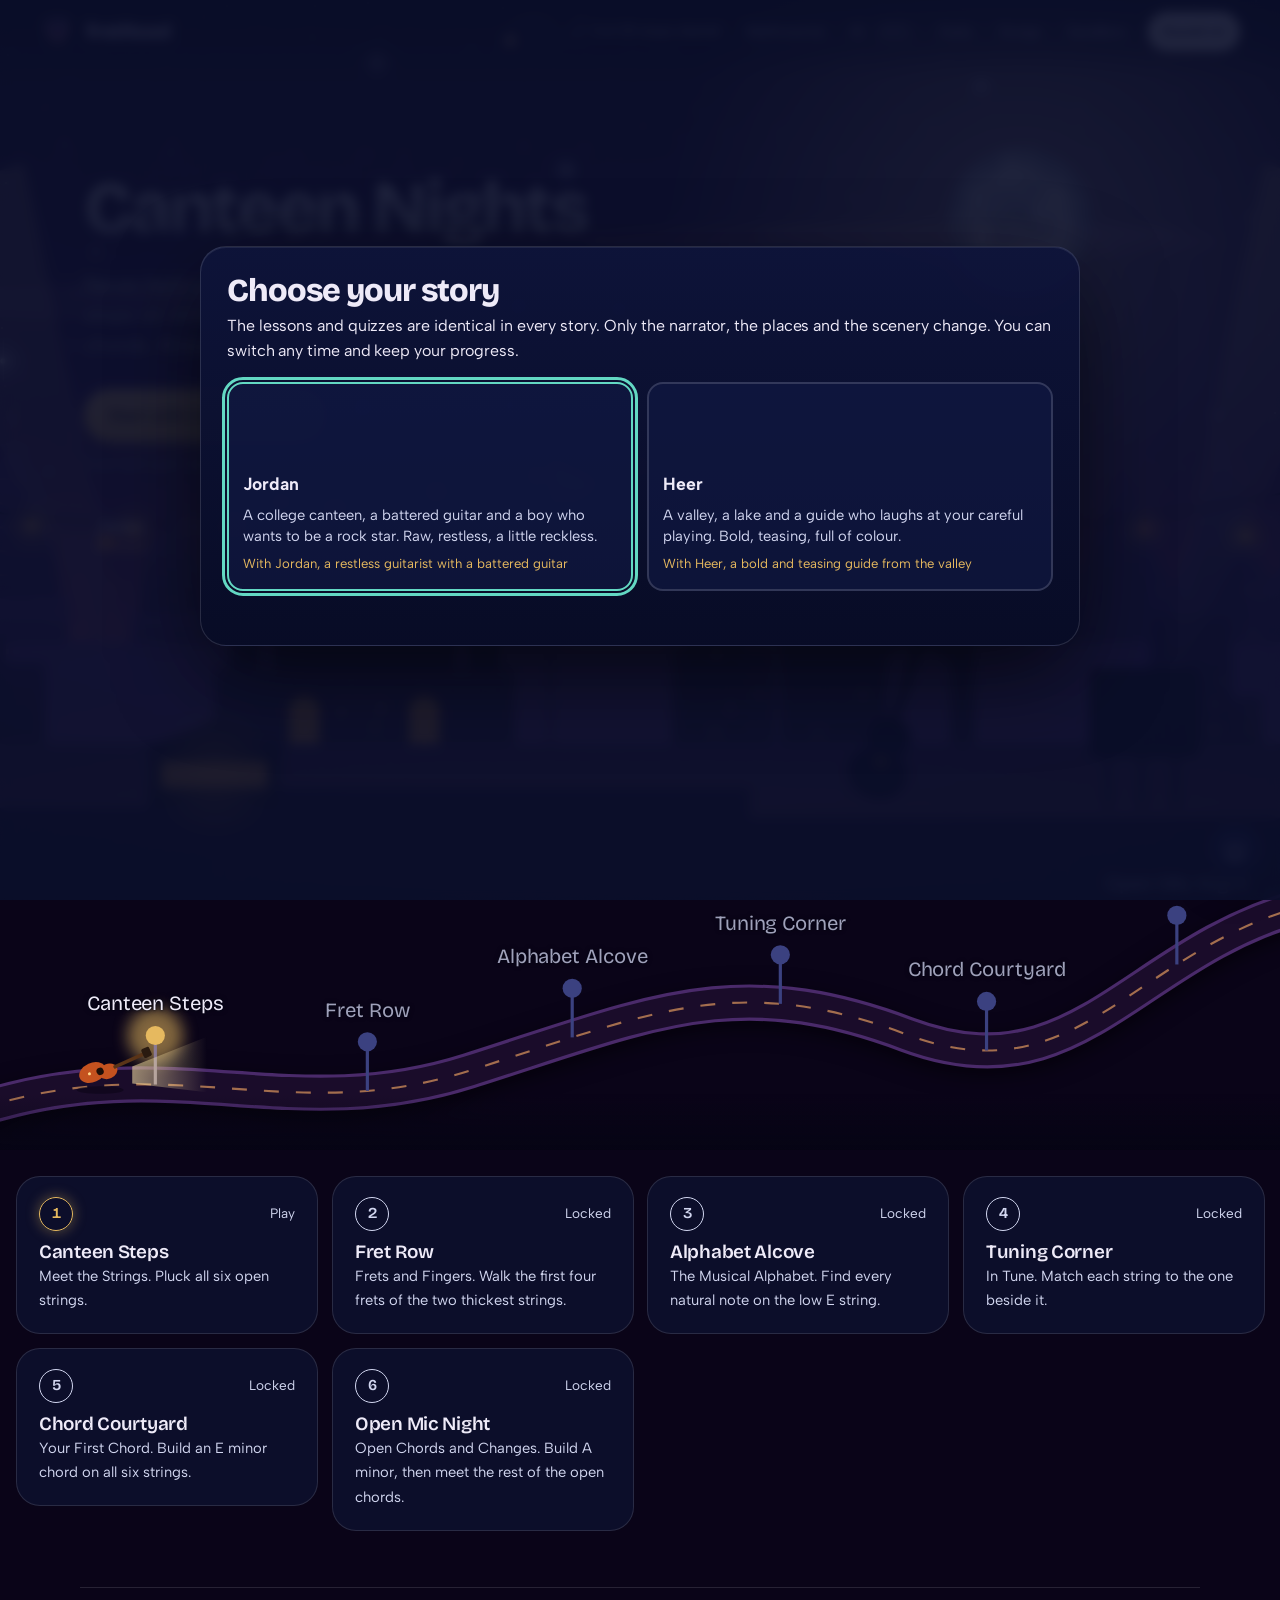
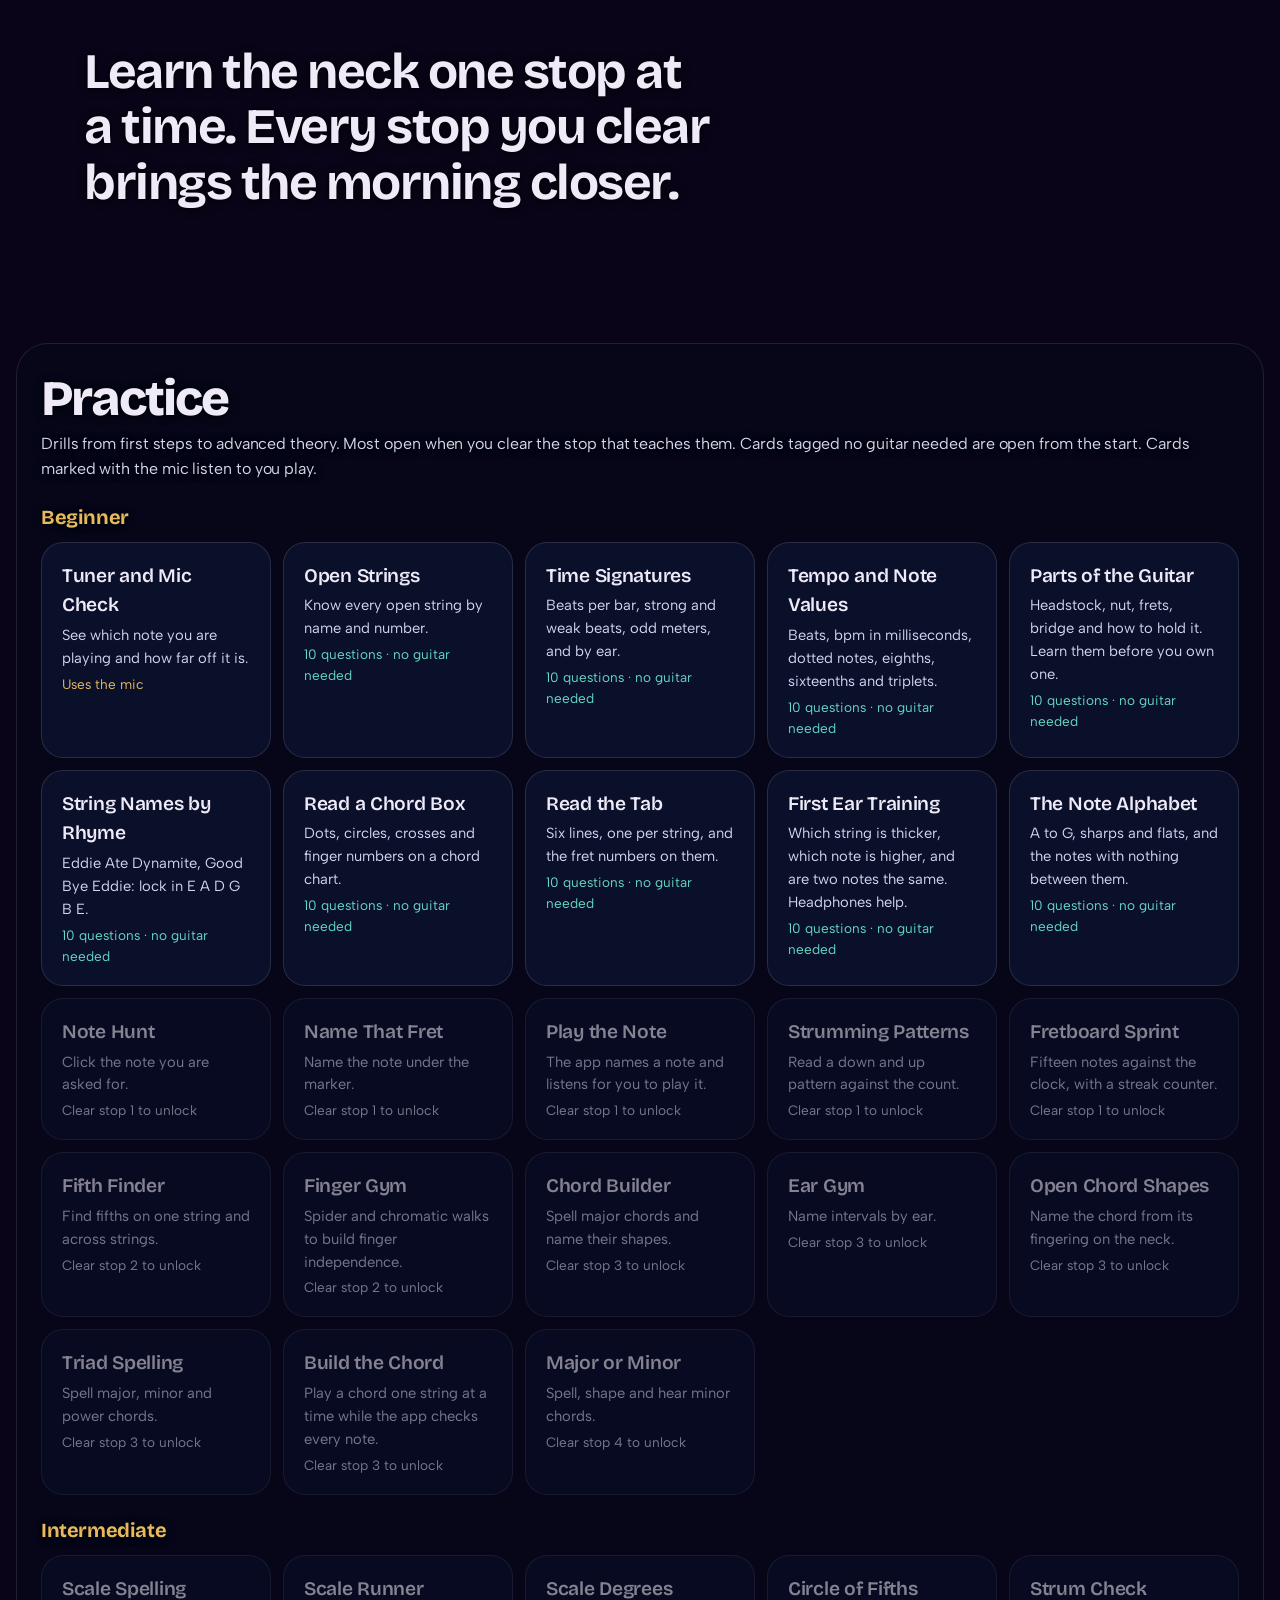
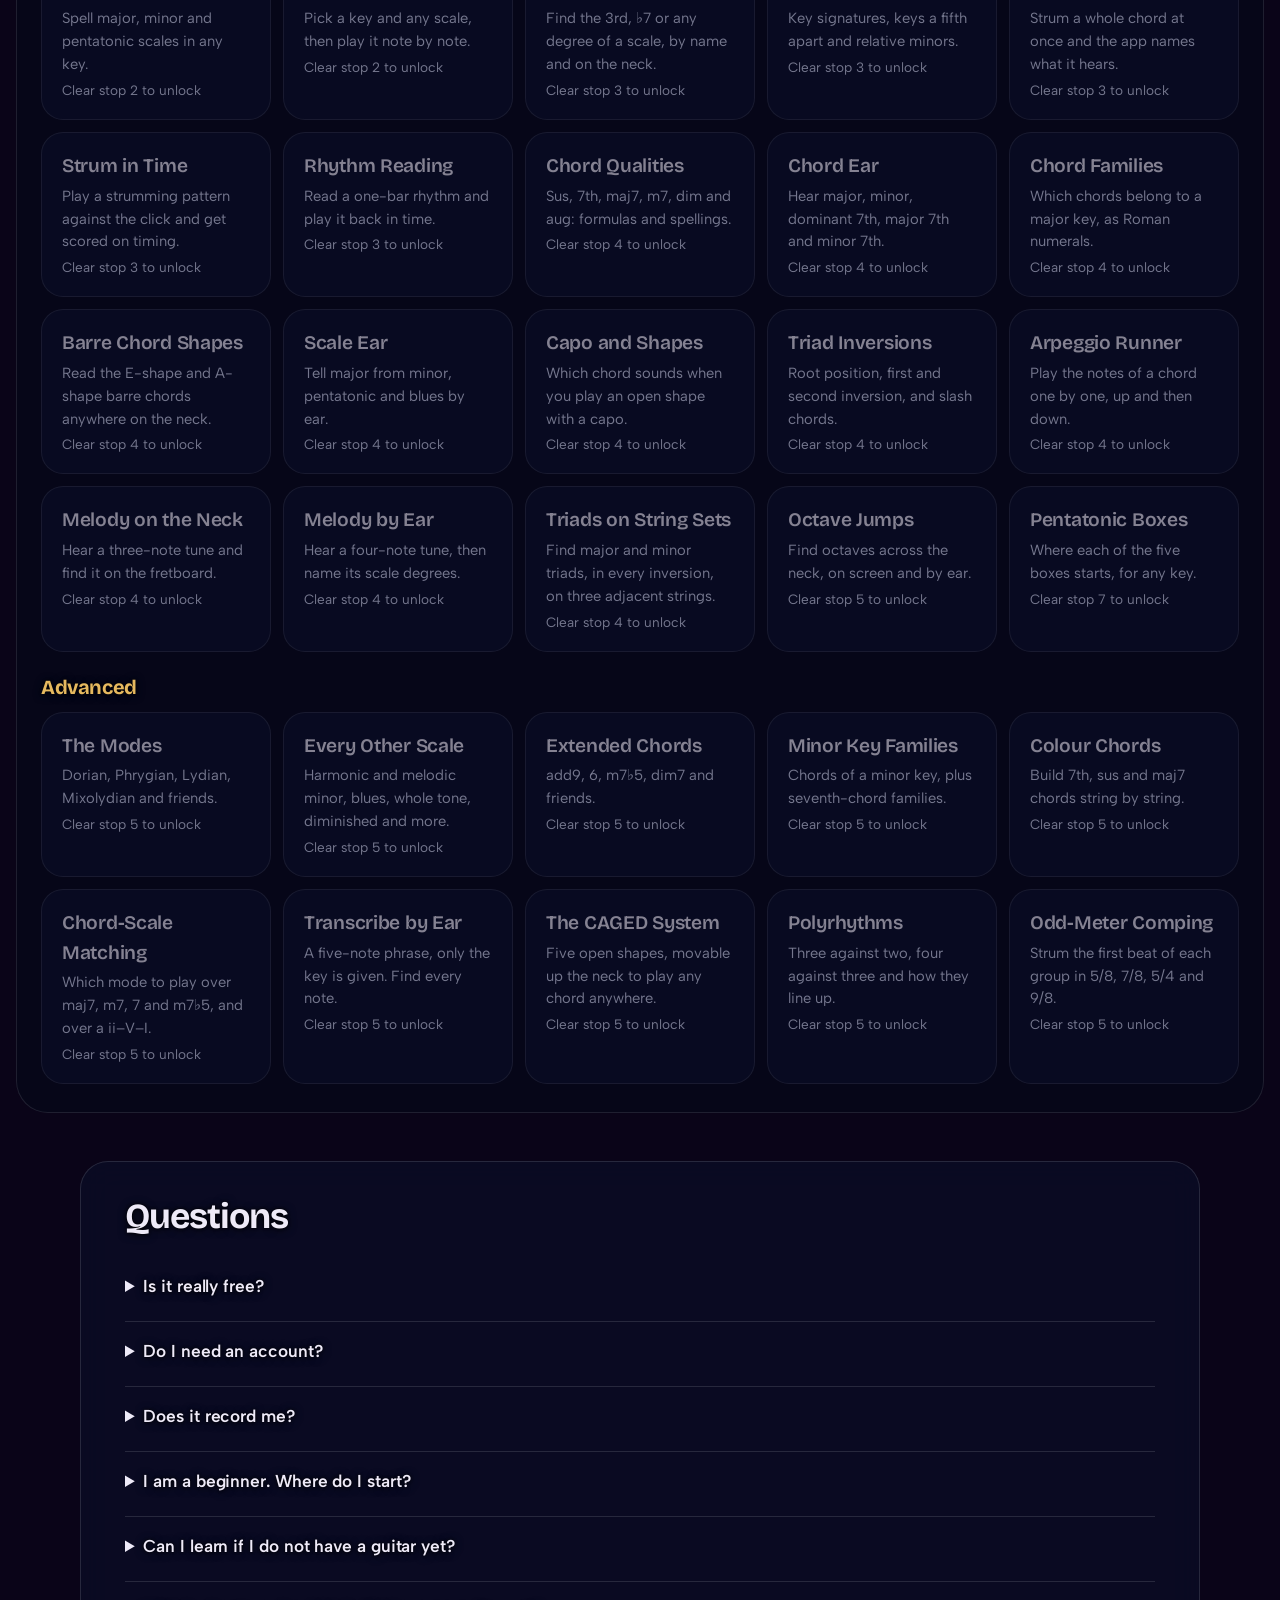
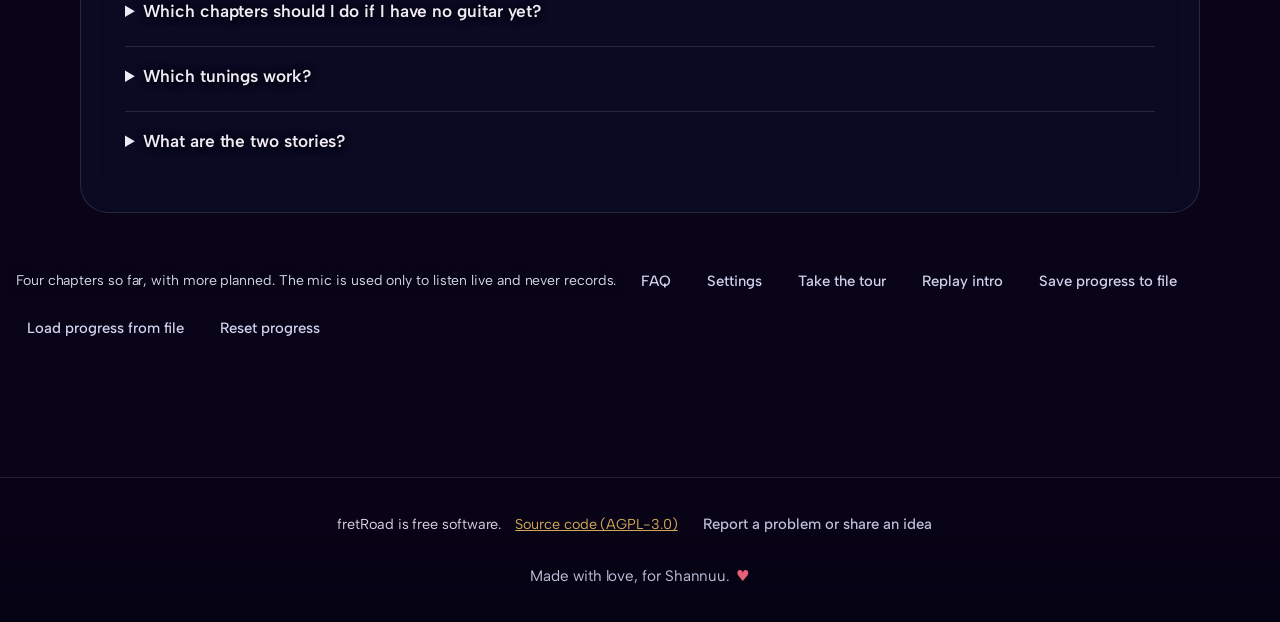
==== commit 34ac2901: "Change the dedication name to Shannuu Co-Authored-By: Claude Sonnet 5.5 <noreply@anthropic.com> Clau" ====
--- a/index.html
+++ b/index.html
@@ -9,9 +9,9 @@
 <link rel="icon" href="assets/favicon.svg" type="image/svg+xml">
 <link rel="preload" href="fonts/bricolage-grotesque-latin-wght-normal.woff2" as="font" type="font/woff2" crossorigin>
 <link rel="preload" href="fonts/albert-sans-latin-wght-normal.woff2" as="font" type="font/woff2" crossorigin>
-<link rel="stylesheet" href="css/style.css?v=20261102d">
-<link rel="stylesheet" href="css/songs.css?v=20261102d">
-<link rel="stylesheet" href="css/redesign.css?v=20261102d">
+<link rel="stylesheet" href="css/style.css?v=20261102e">
+<link rel="stylesheet" href="css/songs.css?v=20261102e">
+<link rel="stylesheet" href="css/redesign.css?v=20261102e">
 </head>
 <!-- fretRoad. Copyright (C) 2026 Tanmay Chandavarkar. Free software under the GNU AGPL-3.0; source: https://github.com/tanmayhc7/FretRoad -->
 <body><a class="skip" href="#stoplist">Skip to the stops</a><div id="skybg"><canvas id="sky"></canvas></div>
@@ -273,7 +273,7 @@
     <div class="row"><button class="btn quiet" id="storyClose">Close</button></div>
   </div>
 </div>
-<footer class="fbfoot" id="fbFoot"><span>fretRoad is free software.</span> <a href="https://github.com/tanmayhc7/FretRoad" target="_blank" rel="noopener">Source code (AGPL-3.0)</a> <button class="btn quiet" id="fbOpen">Report a problem or share an idea</button><p class="dedication">Made with love, for Lome. <span aria-hidden="true">♥</span></p></footer>
+<footer class="fbfoot" id="fbFoot"><span>fretRoad is free software.</span> <a href="https://github.com/tanmayhc7/FretRoad" target="_blank" rel="noopener">Source code (AGPL-3.0)</a> <button class="btn quiet" id="fbOpen">Report a problem or share an idea</button><p class="dedication">Made with love, for Shannuu. <span aria-hidden="true">♥</span></p></footer>
 <div class="overlay" id="fbOverlay" hidden role="dialog" aria-label="Send feedback">
   <div class="storybox fbbox">
     <h2>Report a problem or share an idea</h2>
@@ -299,64 +299,64 @@
 </div>
 <div id="toastHost" aria-live="polite"></div>
 
-<script src="js/core.js?v=20261102d"></script>
-<script src="js/prefs.js?v=20261102d"></script>
-<script src="js/audio.js?v=20261102d"></script>
-<script src="js/fretboard.js?v=20261102d"></script>
-<script src="js/story-core.js?v=20261102d"></script>
-<script src="js/world/world-core.js?v=20261102d"></script>
-<script src="js/world/dawn.js?v=20261102d"></script>
-<script src="js/world/detail.js?v=20261102d"></script>
-<script src="js/world/atmos.js?v=20261102d"></script>
-<script src="js/world/delhi.js?v=20261102d"></script>
-<script src="js/world/valley.js?v=20261102d"></script>
-<script src="js/stories/jordan.js?v=20261102d"></script>
-<script src="js/stories/heer.js?v=20261102d"></script>
-<script src="js/levels-ch1.js?v=20261102d"></script>
-<script src="js/level-tools.js?v=20261102d"></script>
-<script src="js/levels-ch2.js?v=20261102d"></script>
-<script src="js/levels-ch3.js?v=20261102d"></script>
-<script src="js/levels-ch4.js?v=20261102d"></script>
-<script src="js/levels-basics.js?v=20261102d"></script>
-<script src="js/chapters.js?v=20261102d"></script>
-<script src="js/quiz-bank.js?v=20261102d"></script>
-<script src="js/quiz-bank-2.js?v=20261102d"></script>
-<script src="js/quiz-ui.js?v=20261102d"></script>
-<script src="js/views.js?v=20261102d"></script>
-<script src="js/theory.js?v=20261102d"></script>
-<script src="js/quiz-basics.js?v=20261102d"></script>
-<script src="js/drills.js?v=20261102d"></script>
-<script src="js/drills-more.js?v=20261102d"></script>
-<script src="js/drills-extra.js?v=20261102d"></script>
-<script src="js/drills-noguitar.js?v=20261102d"></script>
-<script src="js/rhythm.js?v=20261102d"></script>
-<script src="js/metronome.js?v=20261102d"></script>
-<script src="js/mic.js?v=20261102d"></script>
-<script src="js/songs/chords.js?v=20261102d"></script>
-<script src="js/songs/chart.js?v=20261102d"></script>
-<script src="js/songs/ocr.js?v=20261102d"></script>
-<script src="js/songs/diagram.js?v=20261102d"></script>
-<script src="js/songs/backing.js?v=20261102d"></script>
-<script src="js/songs/listen.js?v=20261102d"></script>
-<script src="js/songs/songs-ui.js?v=20261102d"></script>
-<script src="js/songs/jam-ui.js?v=20261102d"></script>
-<script src="js/songs/analysis.js?v=20261102d"></script>
-<script src="js/songs/recording.js?v=20261102d"></script>
-<script src="js/ai/ai.js?v=20261102d"></script>
-<script src="js/ai/riff.js?v=20261102d"></script>
-<script src="js/finder.js?v=20261102d"></script>
-<script src="js/songs/tunings.js?v=20261102d"></script>
-<script src="js/ai/ai-ui.js?v=20261102d"></script>
-<script src="js/play.js?v=20261102d"></script>
-<script src="js/finger-ex.js?v=20261102d"></script>
-<script src="js/profiles.js?v=20261102d"></script>
-<script src="js/warmup.js?v=20261102d"></script>
-<script src="js/tour.js?v=20261102d"></script>
-<script src="js/tester.js?v=20261102d"></script>
-<script src="js/feedback.js?v=20261102d"></script>
-<script src="js/backup.js?v=20261102d"></script>
-<script src="js/cast.js?v=20261102d"></script>
-<script src="js/landing.js?v=20261102d"></script>
-<script src="js/main.js?v=20261102d"></script>
+<script src="js/core.js?v=20261102e"></script>
+<script src="js/prefs.js?v=20261102e"></script>
+<script src="js/audio.js?v=20261102e"></script>
+<script src="js/fretboard.js?v=20261102e"></script>
+<script src="js/story-core.js?v=20261102e"></script>
+<script src="js/world/world-core.js?v=20261102e"></script>
+<script src="js/world/dawn.js?v=20261102e"></script>
+<script src="js/world/detail.js?v=20261102e"></script>
+<script src="js/world/atmos.js?v=20261102e"></script>
+<script src="js/world/delhi.js?v=20261102e"></script>
+<script src="js/world/valley.js?v=20261102e"></script>
+<script src="js/stories/jordan.js?v=20261102e"></script>
+<script src="js/stories/heer.js?v=20261102e"></script>
+<script src="js/levels-ch1.js?v=20261102e"></script>
+<script src="js/level-tools.js?v=20261102e"></script>
+<script src="js/levels-ch2.js?v=20261102e"></script>
+<script src="js/levels-ch3.js?v=20261102e"></script>
+<script src="js/levels-ch4.js?v=20261102e"></script>
+<script src="js/levels-basics.js?v=20261102e"></script>
+<script src="js/chapters.js?v=20261102e"></script>
+<script src="js/quiz-bank.js?v=20261102e"></script>
+<script src="js/quiz-bank-2.js?v=20261102e"></script>
+<script src="js/quiz-ui.js?v=20261102e"></script>
+<script src="js/views.js?v=20261102e"></script>
+<script src="js/theory.js?v=20261102e"></script>
+<script src="js/quiz-basics.js?v=20261102e"></script>
+<script src="js/drills.js?v=20261102e"></script>
+<script src="js/drills-more.js?v=20261102e"></script>
+<script src="js/drills-extra.js?v=20261102e"></script>
+<script src="js/drills-noguitar.js?v=20261102e"></script>
+<script src="js/rhythm.js?v=20261102e"></script>
+<script src="js/metronome.js?v=20261102e"></script>
+<script src="js/mic.js?v=20261102e"></script>
+<script src="js/songs/chords.js?v=20261102e"></script>
+<script src="js/songs/chart.js?v=20261102e"></script>
+<script src="js/songs/ocr.js?v=20261102e"></script>
+<script src="js/songs/diagram.js?v=20261102e"></script>
+<script src="js/songs/backing.js?v=20261102e"></script>
+<script src="js/songs/listen.js?v=20261102e"></script>
+<script src="js/songs/songs-ui.js?v=20261102e"></script>
+<script src="js/songs/jam-ui.js?v=20261102e"></script>
+<script src="js/songs/analysis.js?v=20261102e"></script>
+<script src="js/songs/recording.js?v=20261102e"></script>
+<script src="js/ai/ai.js?v=20261102e"></script>
+<script src="js/ai/riff.js?v=20261102e"></script>
+<script src="js/finder.js?v=20261102e"></script>
+<script src="js/songs/tunings.js?v=20261102e"></script>
+<script src="js/ai/ai-ui.js?v=20261102e"></script>
+<script src="js/play.js?v=20261102e"></script>
+<script src="js/finger-ex.js?v=20261102e"></script>
+<script src="js/profiles.js?v=20261102e"></script>
+<script src="js/warmup.js?v=20261102e"></script>
+<script src="js/tour.js?v=20261102e"></script>
+<script src="js/tester.js?v=20261102e"></script>
+<script src="js/feedback.js?v=20261102e"></script>
+<script src="js/backup.js?v=20261102e"></script>
+<script src="js/cast.js?v=20261102e"></script>
+<script src="js/landing.js?v=20261102e"></script>
+<script src="js/main.js?v=20261102e"></script>
 </body>
 </html>
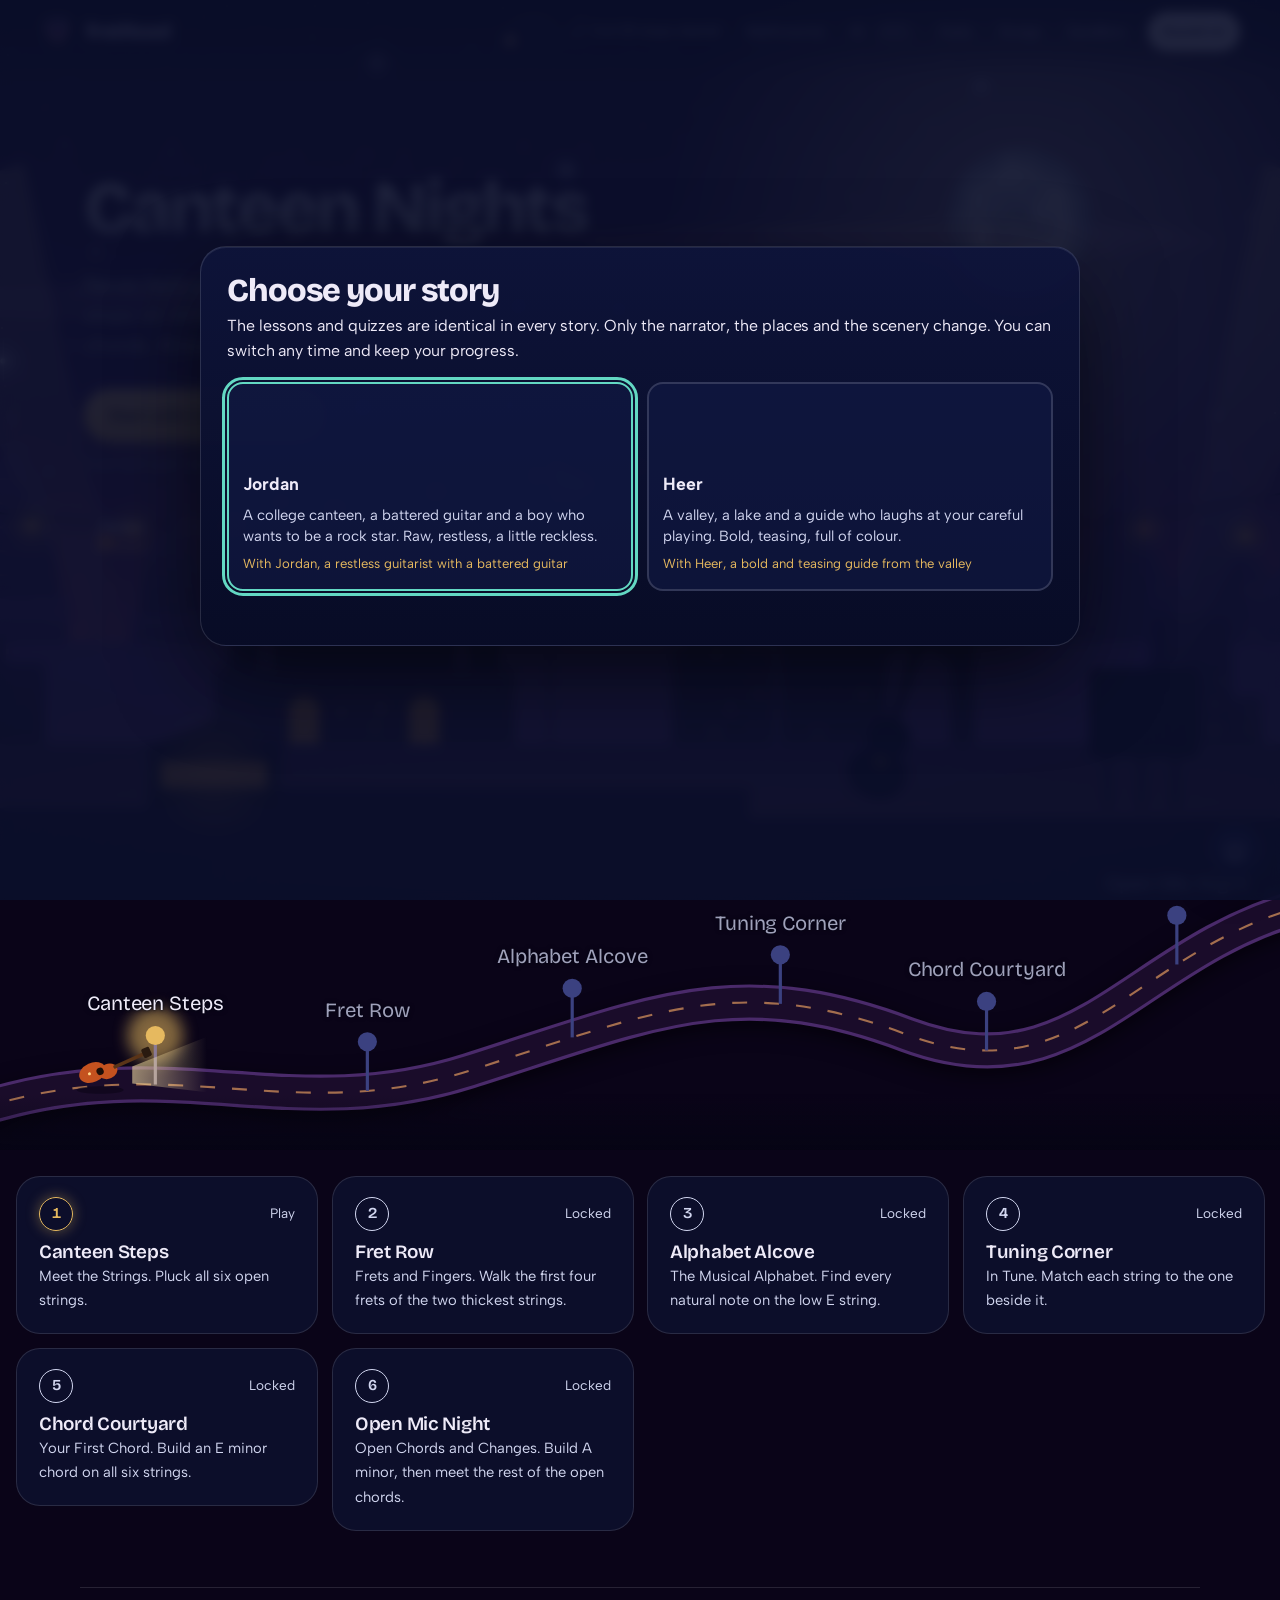
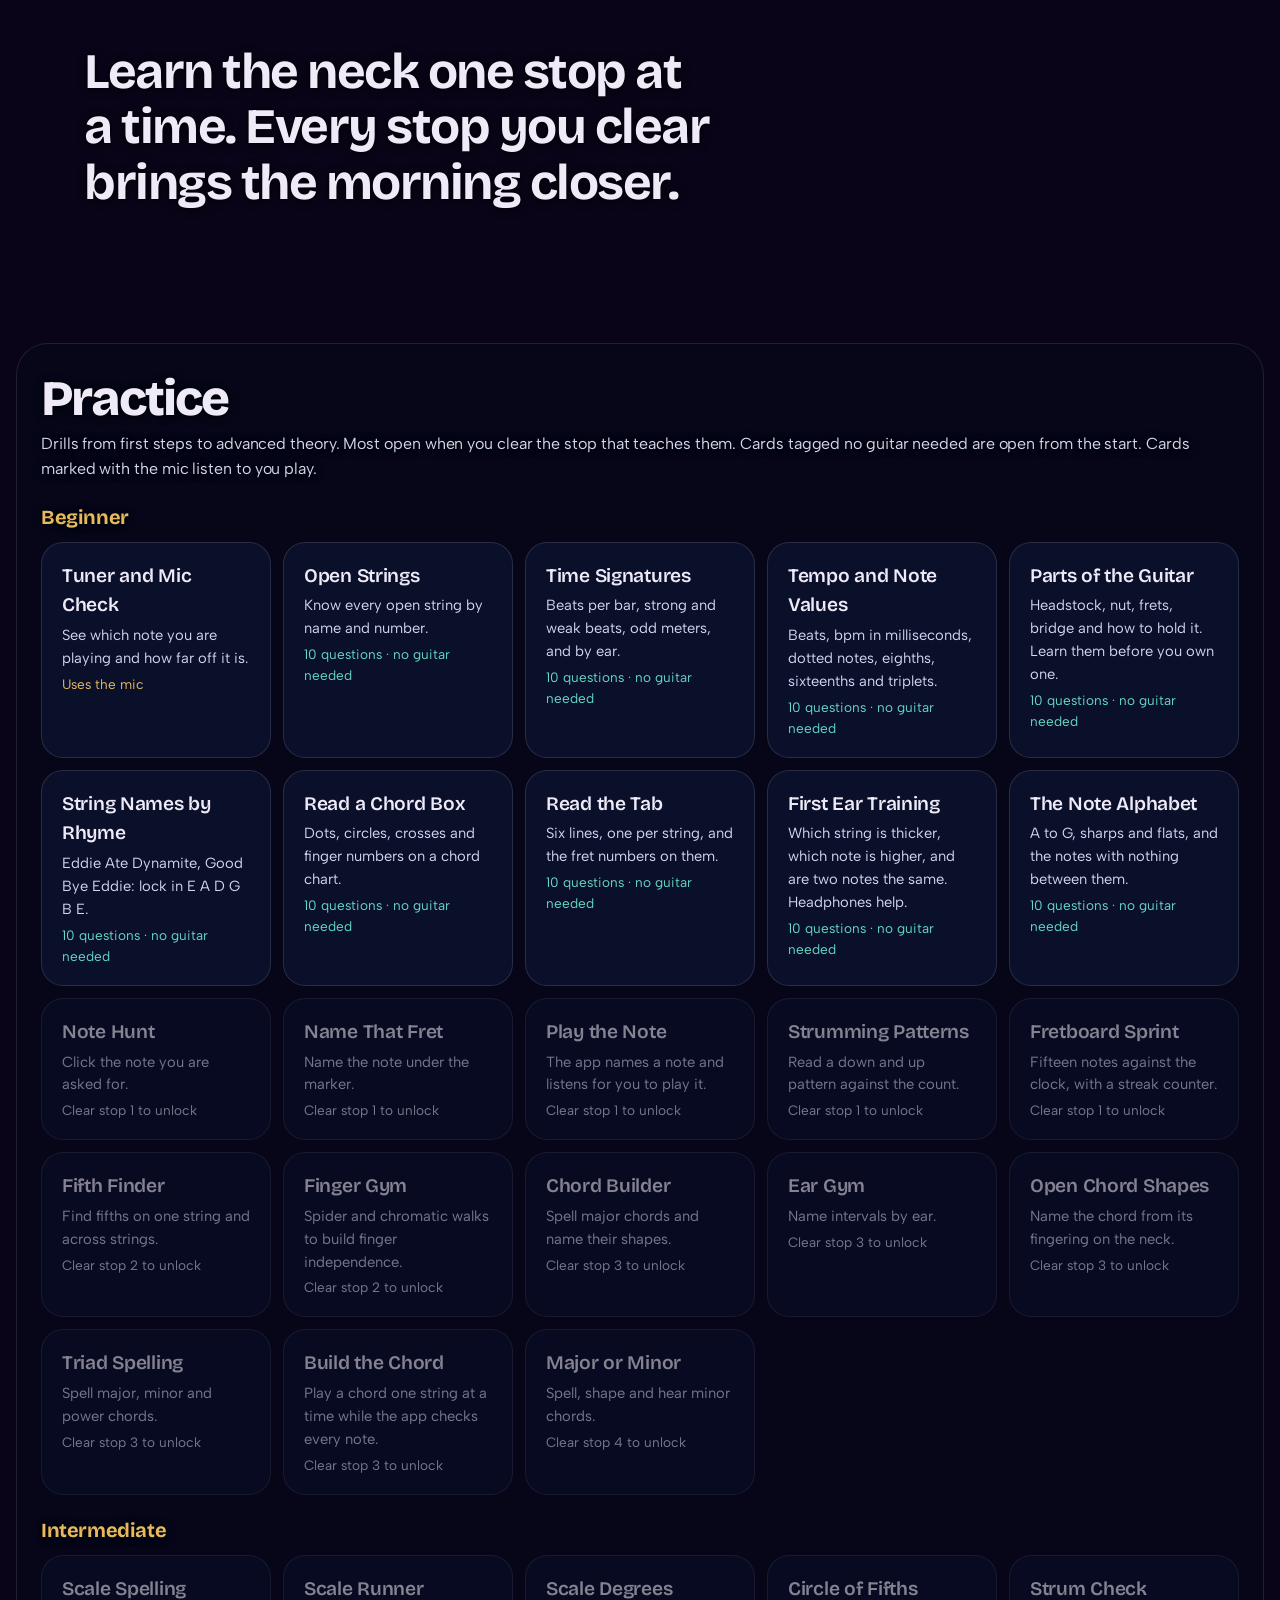
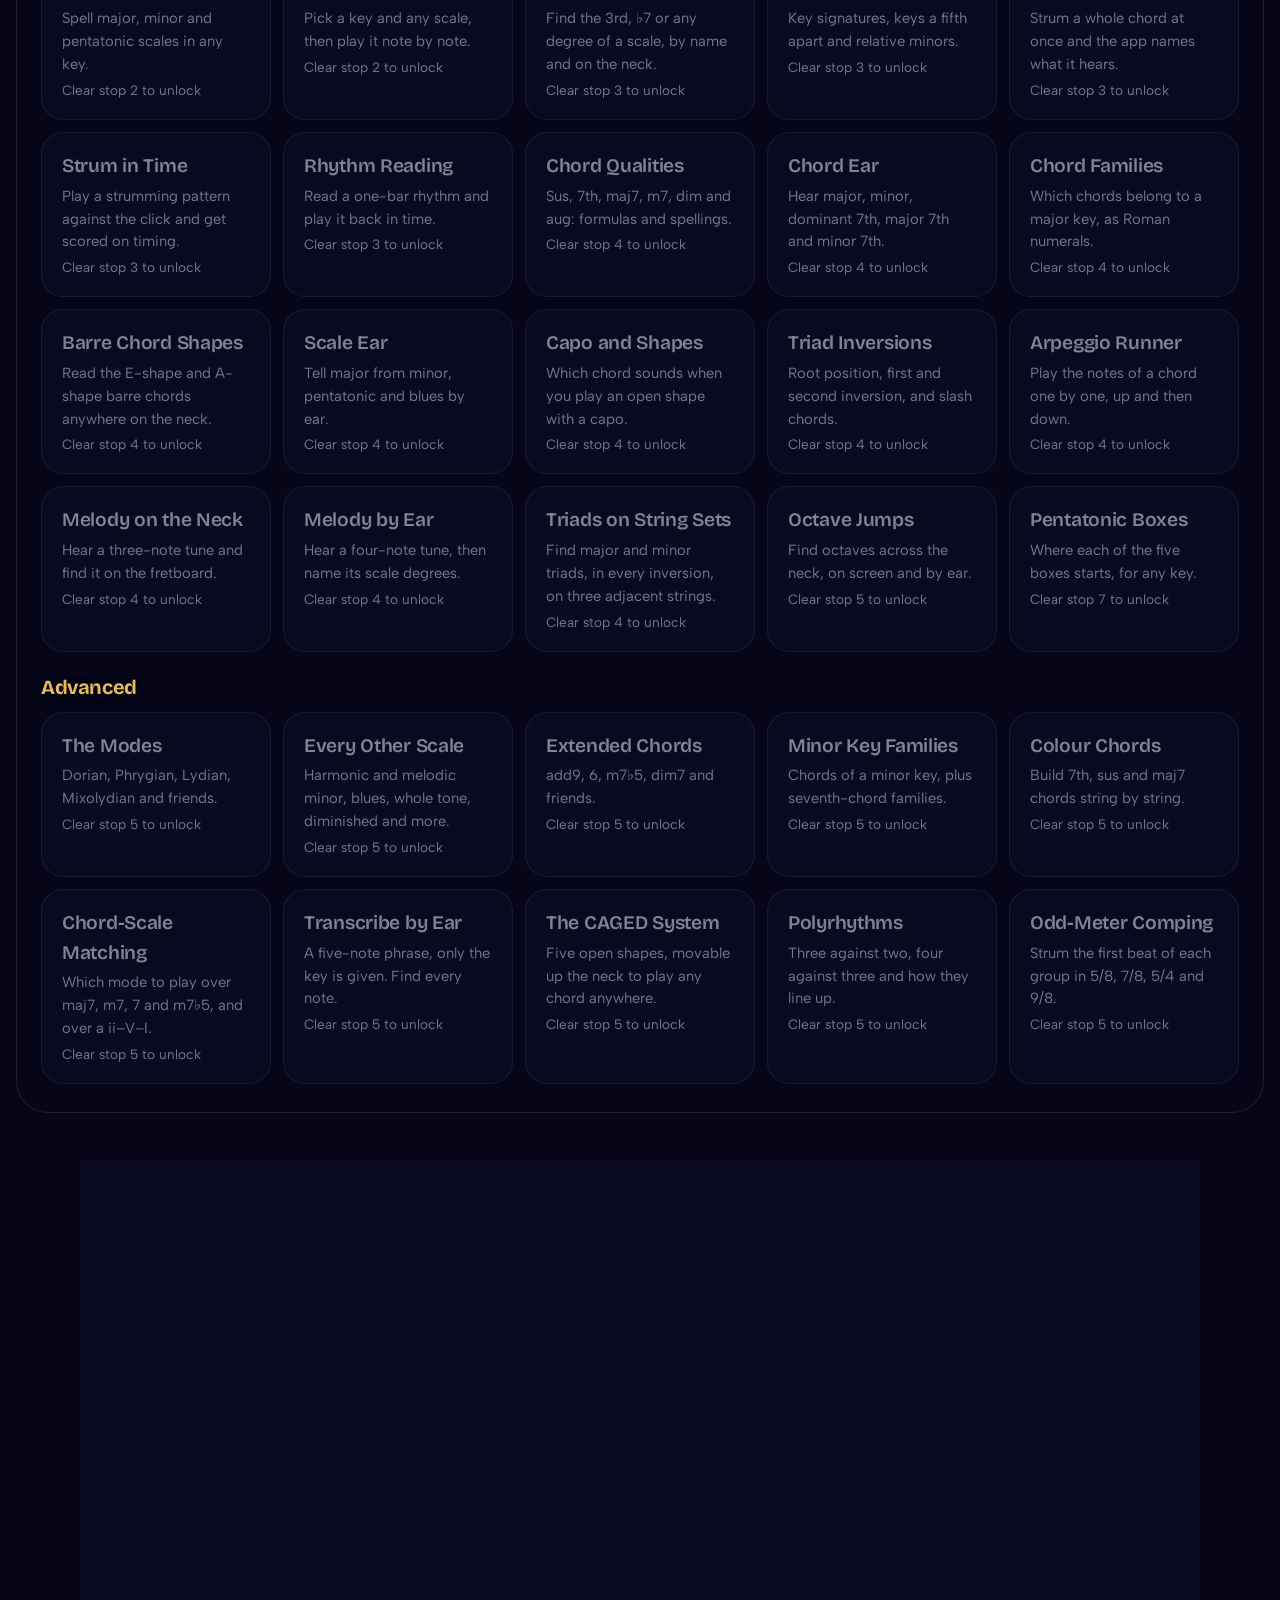
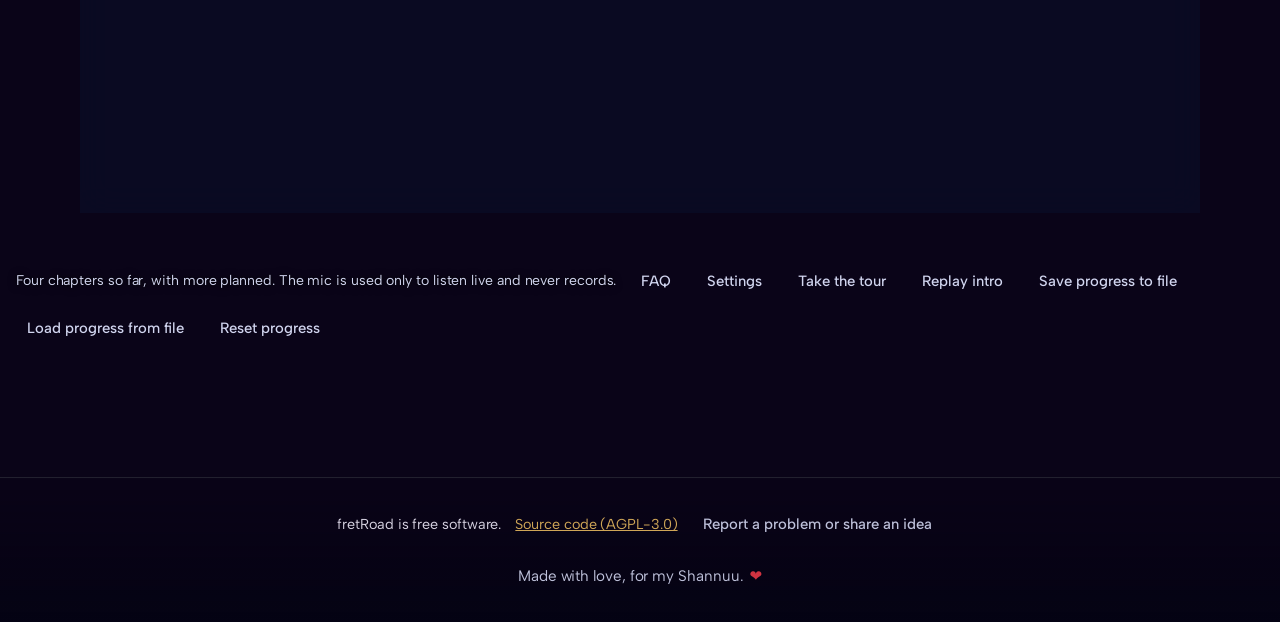
==== commit 3f032c4a: "Dedication: for my Shannuu, with a red heart Co-Authored-By: Claude Sonnet 5.5 <noreply@anthropic.co" ====
--- a/index.html
+++ b/index.html
@@ -9,9 +9,9 @@
 <link rel="icon" href="assets/favicon.svg" type="image/svg+xml">
 <link rel="preload" href="fonts/bricolage-grotesque-latin-wght-normal.woff2" as="font" type="font/woff2" crossorigin>
 <link rel="preload" href="fonts/albert-sans-latin-wght-normal.woff2" as="font" type="font/woff2" crossorigin>
-<link rel="stylesheet" href="css/style.css?v=20261102e">
-<link rel="stylesheet" href="css/songs.css?v=20261102e">
-<link rel="stylesheet" href="css/redesign.css?v=20261102e">
+<link rel="stylesheet" href="css/style.css?v=20261102f">
+<link rel="stylesheet" href="css/songs.css?v=20261102f">
+<link rel="stylesheet" href="css/redesign.css?v=20261102f">
 </head>
 <!-- fretRoad. Copyright (C) 2026 Tanmay Chandavarkar. Free software under the GNU AGPL-3.0; source: https://github.com/tanmayhc7/FretRoad -->
 <body><a class="skip" href="#stoplist">Skip to the stops</a><div id="skybg"><canvas id="sky"></canvas></div>
@@ -273,7 +273,7 @@
     <div class="row"><button class="btn quiet" id="storyClose">Close</button></div>
   </div>
 </div>
-<footer class="fbfoot" id="fbFoot"><span>fretRoad is free software.</span> <a href="https://github.com/tanmayhc7/FretRoad" target="_blank" rel="noopener">Source code (AGPL-3.0)</a> <button class="btn quiet" id="fbOpen">Report a problem or share an idea</button><p class="dedication">Made with love, for Shannuu. <span aria-hidden="true">♥</span></p></footer>
+<footer class="fbfoot" id="fbFoot"><span>fretRoad is free software.</span> <a href="https://github.com/tanmayhc7/FretRoad" target="_blank" rel="noopener">Source code (AGPL-3.0)</a> <button class="btn quiet" id="fbOpen">Report a problem or share an idea</button><p class="dedication">Made with love, for my Shannuu. <span aria-hidden="true">❤️</span></p></footer>
 <div class="overlay" id="fbOverlay" hidden role="dialog" aria-label="Send feedback">
   <div class="storybox fbbox">
     <h2>Report a problem or share an idea</h2>
@@ -299,64 +299,64 @@
 </div>
 <div id="toastHost" aria-live="polite"></div>
 
-<script src="js/core.js?v=20261102e"></script>
-<script src="js/prefs.js?v=20261102e"></script>
-<script src="js/audio.js?v=20261102e"></script>
-<script src="js/fretboard.js?v=20261102e"></script>
-<script src="js/story-core.js?v=20261102e"></script>
-<script src="js/world/world-core.js?v=20261102e"></script>
-<script src="js/world/dawn.js?v=20261102e"></script>
-<script src="js/world/detail.js?v=20261102e"></script>
-<script src="js/world/atmos.js?v=20261102e"></script>
-<script src="js/world/delhi.js?v=20261102e"></script>
-<script src="js/world/valley.js?v=20261102e"></script>
-<script src="js/stories/jordan.js?v=20261102e"></script>
-<script src="js/stories/heer.js?v=20261102e"></script>
-<script src="js/levels-ch1.js?v=20261102e"></script>
-<script src="js/level-tools.js?v=20261102e"></script>
-<script src="js/levels-ch2.js?v=20261102e"></script>
-<script src="js/levels-ch3.js?v=20261102e"></script>
-<script src="js/levels-ch4.js?v=20261102e"></script>
-<script src="js/levels-basics.js?v=20261102e"></script>
-<script src="js/chapters.js?v=20261102e"></script>
-<script src="js/quiz-bank.js?v=20261102e"></script>
-<script src="js/quiz-bank-2.js?v=20261102e"></script>
-<script src="js/quiz-ui.js?v=20261102e"></script>
-<script src="js/views.js?v=20261102e"></script>
-<script src="js/theory.js?v=20261102e"></script>
-<script src="js/quiz-basics.js?v=20261102e"></script>
-<script src="js/drills.js?v=20261102e"></script>
-<script src="js/drills-more.js?v=20261102e"></script>
-<script src="js/drills-extra.js?v=20261102e"></script>
-<script src="js/drills-noguitar.js?v=20261102e"></script>
-<script src="js/rhythm.js?v=20261102e"></script>
-<script src="js/metronome.js?v=20261102e"></script>
-<script src="js/mic.js?v=20261102e"></script>
-<script src="js/songs/chords.js?v=20261102e"></script>
-<script src="js/songs/chart.js?v=20261102e"></script>
-<script src="js/songs/ocr.js?v=20261102e"></script>
-<script src="js/songs/diagram.js?v=20261102e"></script>
-<script src="js/songs/backing.js?v=20261102e"></script>
-<script src="js/songs/listen.js?v=20261102e"></script>
-<script src="js/songs/songs-ui.js?v=20261102e"></script>
-<script src="js/songs/jam-ui.js?v=20261102e"></script>
-<script src="js/songs/analysis.js?v=20261102e"></script>
-<script src="js/songs/recording.js?v=20261102e"></script>
-<script src="js/ai/ai.js?v=20261102e"></script>
-<script src="js/ai/riff.js?v=20261102e"></script>
-<script src="js/finder.js?v=20261102e"></script>
-<script src="js/songs/tunings.js?v=20261102e"></script>
-<script src="js/ai/ai-ui.js?v=20261102e"></script>
-<script src="js/play.js?v=20261102e"></script>
-<script src="js/finger-ex.js?v=20261102e"></script>
-<script src="js/profiles.js?v=20261102e"></script>
-<script src="js/warmup.js?v=20261102e"></script>
-<script src="js/tour.js?v=20261102e"></script>
-<script src="js/tester.js?v=20261102e"></script>
-<script src="js/feedback.js?v=20261102e"></script>
-<script src="js/backup.js?v=20261102e"></script>
-<script src="js/cast.js?v=20261102e"></script>
-<script src="js/landing.js?v=20261102e"></script>
-<script src="js/main.js?v=20261102e"></script>
+<script src="js/core.js?v=20261102f"></script>
+<script src="js/prefs.js?v=20261102f"></script>
+<script src="js/audio.js?v=20261102f"></script>
+<script src="js/fretboard.js?v=20261102f"></script>
+<script src="js/story-core.js?v=20261102f"></script>
+<script src="js/world/world-core.js?v=20261102f"></script>
+<script src="js/world/dawn.js?v=20261102f"></script>
+<script src="js/world/detail.js?v=20261102f"></script>
+<script src="js/world/atmos.js?v=20261102f"></script>
+<script src="js/world/delhi.js?v=20261102f"></script>
+<script src="js/world/valley.js?v=20261102f"></script>
+<script src="js/stories/jordan.js?v=20261102f"></script>
+<script src="js/stories/heer.js?v=20261102f"></script>
+<script src="js/levels-ch1.js?v=20261102f"></script>
+<script src="js/level-tools.js?v=20261102f"></script>
+<script src="js/levels-ch2.js?v=20261102f"></script>
+<script src="js/levels-ch3.js?v=20261102f"></script>
+<script src="js/levels-ch4.js?v=20261102f"></script>
+<script src="js/levels-basics.js?v=20261102f"></script>
+<script src="js/chapters.js?v=20261102f"></script>
+<script src="js/quiz-bank.js?v=20261102f"></script>
+<script src="js/quiz-bank-2.js?v=20261102f"></script>
+<script src="js/quiz-ui.js?v=20261102f"></script>
+<script src="js/views.js?v=20261102f"></script>
+<script src="js/theory.js?v=20261102f"></script>
+<script src="js/quiz-basics.js?v=20261102f"></script>
+<script src="js/drills.js?v=20261102f"></script>
+<script src="js/drills-more.js?v=20261102f"></script>
+<script src="js/drills-extra.js?v=20261102f"></script>
+<script src="js/drills-noguitar.js?v=20261102f"></script>
+<script src="js/rhythm.js?v=20261102f"></script>
+<script src="js/metronome.js?v=20261102f"></script>
+<script src="js/mic.js?v=20261102f"></script>
+<script src="js/songs/chords.js?v=20261102f"></script>
+<script src="js/songs/chart.js?v=20261102f"></script>
+<script src="js/songs/ocr.js?v=20261102f"></script>
+<script src="js/songs/diagram.js?v=20261102f"></script>
+<script src="js/songs/backing.js?v=20261102f"></script>
+<script src="js/songs/listen.js?v=20261102f"></script>
+<script src="js/songs/songs-ui.js?v=20261102f"></script>
+<script src="js/songs/jam-ui.js?v=20261102f"></script>
+<script src="js/songs/analysis.js?v=20261102f"></script>
+<script src="js/songs/recording.js?v=20261102f"></script>
+<script src="js/ai/ai.js?v=20261102f"></script>
+<script src="js/ai/riff.js?v=20261102f"></script>
+<script src="js/finder.js?v=20261102f"></script>
+<script src="js/songs/tunings.js?v=20261102f"></script>
+<script src="js/ai/ai-ui.js?v=20261102f"></script>
+<script src="js/play.js?v=20261102f"></script>
+<script src="js/finger-ex.js?v=20261102f"></script>
+<script src="js/profiles.js?v=20261102f"></script>
+<script src="js/warmup.js?v=20261102f"></script>
+<script src="js/tour.js?v=20261102f"></script>
+<script src="js/tester.js?v=20261102f"></script>
+<script src="js/feedback.js?v=20261102f"></script>
+<script src="js/backup.js?v=20261102f"></script>
+<script src="js/cast.js?v=20261102f"></script>
+<script src="js/landing.js?v=20261102f"></script>
+<script src="js/main.js?v=20261102f"></script>
 </body>
 </html>
--- a/css/redesign.css
+++ b/css/redesign.css
@@ -178,4 +178,4 @@
 body[data-world="delhi"]{background:#0a0418}
 
 .fbfoot .dedication{flex-basis:100%;margin:6px 0 0;text-align:center;font-size:.95rem;color:var(--haze,#a9a8cf)}
-.fbfoot .dedication span{color:#ff6b81;margin-left:2px}
+.fbfoot .dedication span{color:#e63946;margin-left:2px}
